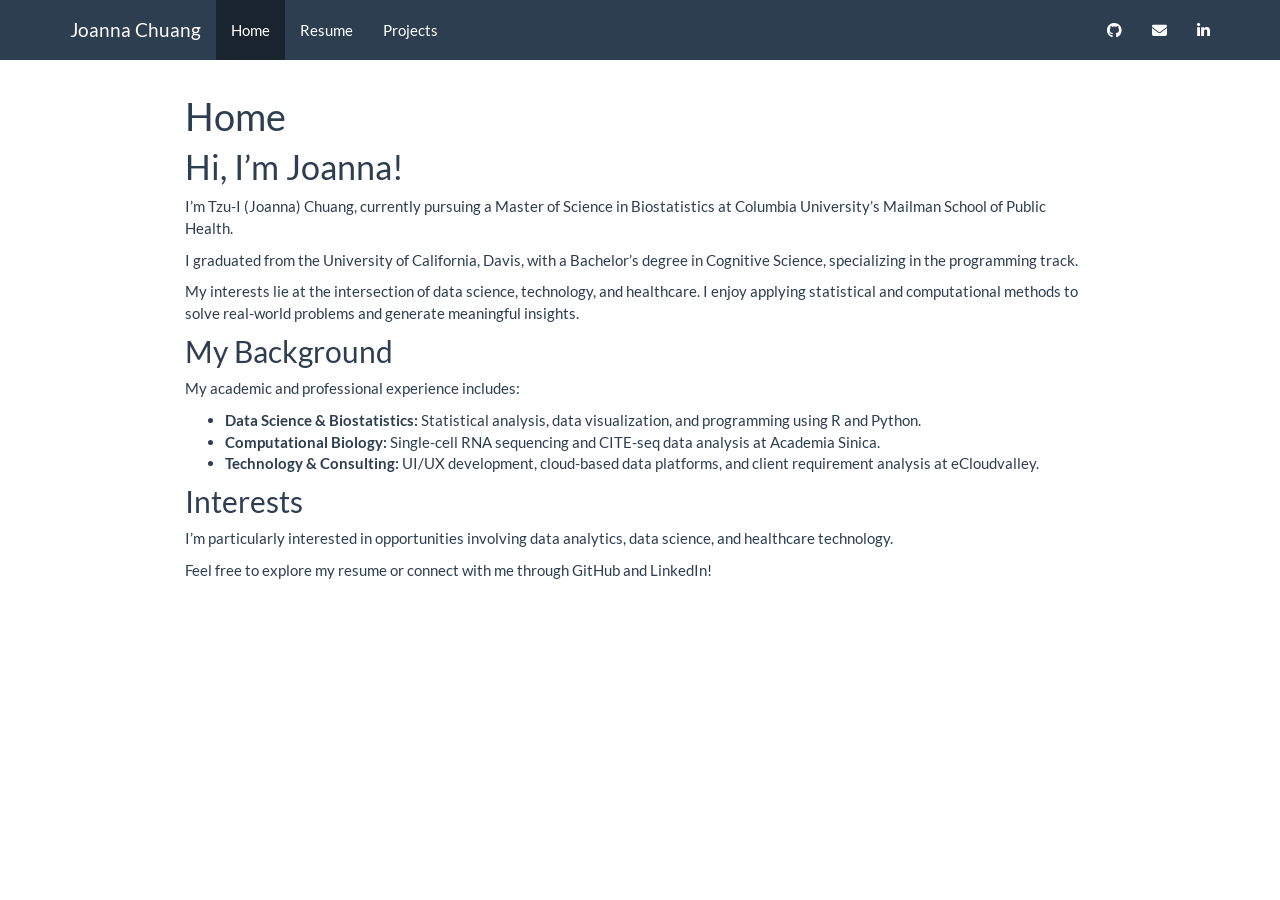
==== index.html @ edd6e17b "Create initial websit with resume and home page" ====
<!DOCTYPE html>

<html>

<head>

<meta charset="utf-8" />
<meta name="generator" content="pandoc" />
<meta http-equiv="X-UA-Compatible" content="IE=EDGE" />




<title>Home</title>

<script src="site_libs/header-attrs-2.32/header-attrs.js"></script>
<script src="site_libs/jquery-3.6.0/jquery-3.6.0.min.js"></script>
<meta name="viewport" content="width=device-width, initial-scale=1" />
<link href="site_libs/bootstrap-3.3.5/css/flatly.min.css" rel="stylesheet" />
<script src="site_libs/bootstrap-3.3.5/js/bootstrap.min.js"></script>
<script src="site_libs/bootstrap-3.3.5/shim/html5shiv.min.js"></script>
<script src="site_libs/bootstrap-3.3.5/shim/respond.min.js"></script>
<style>h1 {font-size: 34px;}
       h1.title {font-size: 38px;}
       h2 {font-size: 30px;}
       h3 {font-size: 24px;}
       h4 {font-size: 18px;}
       h5 {font-size: 16px;}
       h6 {font-size: 12px;}
       code {color: inherit; background-color: rgba(0, 0, 0, 0.04);}
       pre:not([class]) { background-color: white }</style>
<script src="site_libs/navigation-1.1/tabsets.js"></script>
<link href="site_libs/highlightjs-9.12.0/default.css" rel="stylesheet" />
<script src="site_libs/highlightjs-9.12.0/highlight.js"></script>
<link href="site_libs/font-awesome-6.5.2/css/all.min.css" rel="stylesheet" />
<link href="site_libs/font-awesome-6.5.2/css/v4-shims.min.css" rel="stylesheet" />

<style type="text/css">
  code{white-space: pre-wrap;}
  span.smallcaps{font-variant: small-caps;}
  span.underline{text-decoration: underline;}
  div.column{display: inline-block; vertical-align: top; width: 50%;}
  div.hanging-indent{margin-left: 1.5em; text-indent: -1.5em;}
  ul.task-list{list-style: none;}
    </style>

<style type="text/css">code{white-space: pre;}</style>
<script type="text/javascript">
if (window.hljs) {
  hljs.configure({languages: []});
  hljs.initHighlightingOnLoad();
  if (document.readyState && document.readyState === "complete") {
    window.setTimeout(function() { hljs.initHighlighting(); }, 0);
  }
}
</script>









<style type = "text/css">
.main-container {
  max-width: 940px;
  margin-left: auto;
  margin-right: auto;
}
img {
  max-width:100%;
}
.tabbed-pane {
  padding-top: 12px;
}
.html-widget {
  margin-bottom: 20px;
}
button.code-folding-btn:focus {
  outline: none;
}
summary {
  display: list-item;
}
details > summary > p:only-child {
  display: inline;
}
pre code {
  padding: 0;
}
</style>


<style type="text/css">
.dropdown-submenu {
  position: relative;
}
.dropdown-submenu>.dropdown-menu {
  top: 0;
  left: 100%;
  margin-top: -6px;
  margin-left: -1px;
  border-radius: 0 6px 6px 6px;
}
.dropdown-submenu:hover>.dropdown-menu {
  display: block;
}
.dropdown-submenu>a:after {
  display: block;
  content: " ";
  float: right;
  width: 0;
  height: 0;
  border-color: transparent;
  border-style: solid;
  border-width: 5px 0 5px 5px;
  border-left-color: #cccccc;
  margin-top: 5px;
  margin-right: -10px;
}
.dropdown-submenu:hover>a:after {
  border-left-color: #adb5bd;
}
.dropdown-submenu.pull-left {
  float: none;
}
.dropdown-submenu.pull-left>.dropdown-menu {
  left: -100%;
  margin-left: 10px;
  border-radius: 6px 0 6px 6px;
}
</style>

<script type="text/javascript">
// manage active state of menu based on current page
$(document).ready(function () {
  // active menu anchor
  href = window.location.pathname
  href = href.substr(href.lastIndexOf('/') + 1)
  if (href === "")
    href = "index.html";
  var menuAnchor = $('a[href="' + href + '"]');

  // mark the anchor link active (and if it's in a dropdown, also mark that active)
  var dropdown = menuAnchor.closest('li.dropdown');
  if (window.bootstrap) { // Bootstrap 4+
    menuAnchor.addClass('active');
    dropdown.find('> .dropdown-toggle').addClass('active');
  } else { // Bootstrap 3
    menuAnchor.parent().addClass('active');
    dropdown.addClass('active');
  }

  // Navbar adjustments
  var navHeight = $(".navbar").first().height() + 15;
  var style = document.createElement('style');
  var pt = "padding-top: " + navHeight + "px; ";
  var mt = "margin-top: -" + navHeight + "px; ";
  var css = "";
  // offset scroll position for anchor links (for fixed navbar)
  for (var i = 1; i <= 6; i++) {
    css += ".section h" + i + "{ " + pt + mt + "}\n";
  }
  style.innerHTML = "body {" + pt + "padding-bottom: 40px; }\n" + css;
  document.head.appendChild(style);
});
</script>

<!-- tabsets -->

<style type="text/css">
.tabset-dropdown > .nav-tabs {
  display: inline-table;
  max-height: 500px;
  min-height: 44px;
  overflow-y: auto;
  border: 1px solid #ddd;
  border-radius: 4px;
}

.tabset-dropdown > .nav-tabs > li.active:before, .tabset-dropdown > .nav-tabs.nav-tabs-open:before {
  content: "\e259";
  font-family: 'Glyphicons Halflings';
  display: inline-block;
  padding: 10px;
  border-right: 1px solid #ddd;
}

.tabset-dropdown > .nav-tabs.nav-tabs-open > li.active:before {
  content: "\e258";
  font-family: 'Glyphicons Halflings';
  border: none;
}

.tabset-dropdown > .nav-tabs > li.active {
  display: block;
}

.tabset-dropdown > .nav-tabs > li > a,
.tabset-dropdown > .nav-tabs > li > a:focus,
.tabset-dropdown > .nav-tabs > li > a:hover {
  border: none;
  display: inline-block;
  border-radius: 4px;
  background-color: transparent;
}

.tabset-dropdown > .nav-tabs.nav-tabs-open > li {
  display: block;
  float: none;
}

.tabset-dropdown > .nav-tabs > li {
  display: none;
}
</style>

<!-- code folding -->




</head>

<body>


<div class="container-fluid main-container">




<div class="navbar navbar-default  navbar-fixed-top" role="navigation">
  <div class="container">
    <div class="navbar-header">
      <button type="button" class="navbar-toggle collapsed" data-toggle="collapse" data-bs-toggle="collapse" data-target="#navbar" data-bs-target="#navbar">
        <span class="icon-bar"></span>
        <span class="icon-bar"></span>
        <span class="icon-bar"></span>
      </button>
      <a class="navbar-brand" href="index.html">Joanna Chuang</a>
    </div>
    <div id="navbar" class="navbar-collapse collapse">
      <ul class="nav navbar-nav">
        <li>
  <a href="index.html">Home</a>
</li>
<li>
  <a href="resume.html">Resume</a>
</li>
<li>
  <a href="index.html#projects">Projects</a>
</li>
      </ul>
      <ul class="nav navbar-nav navbar-right">
        <li>
  <a href="https://github.com/tc3609">
    <span class="fa fa-github"></span>
     
  </a>
</li>
<li>
  <a href="mailto:hubearmy@gmail.com">
    <span class="fa fa-envelope"></span>
     
  </a>
</li>
<li>
  <a href="https://www.linkedin.com/in/tzu-i-chuang-985b71264/">
    <span class="fa fa-linkedin"></span>
     
  </a>
</li>
      </ul>
    </div><!--/.nav-collapse -->
  </div><!--/.container -->
</div><!--/.navbar -->

<div id="header">



<h1 class="title toc-ignore">Home</h1>

</div>


<div id="hi-im-joanna" class="section level1">
<h1>Hi, I’m Joanna!</h1>
<p>I’m Tzu-I (Joanna) Chuang, currently pursuing a Master of Science in
Biostatistics at Columbia University’s Mailman School of Public
Health.</p>
<p>I graduated from the University of California, Davis, with a
Bachelor’s degree in Cognitive Science, specializing in the programming
track.</p>
<p>My interests lie at the intersection of data science, technology, and
healthcare. I enjoy applying statistical and computational methods to
solve real-world problems and generate meaningful insights.</p>
<div id="my-background" class="section level2">
<h2>My Background</h2>
<p>My academic and professional experience includes:</p>
<ul>
<li><strong>Data Science &amp; Biostatistics:</strong> Statistical
analysis, data visualization, and programming using R and Python.</li>
<li><strong>Computational Biology:</strong> Single-cell RNA sequencing
and CITE-seq data analysis at Academia Sinica.</li>
<li><strong>Technology &amp; Consulting:</strong> UI/UX development,
cloud-based data platforms, and client requirement analysis at
eCloudvalley.</li>
</ul>
</div>
<div id="interests" class="section level2">
<h2>Interests</h2>
<p>I’m particularly interested in opportunities involving data
analytics, data science, and healthcare technology.</p>
<p>Feel free to explore my resume or connect with me through GitHub and
LinkedIn!</p>
</div>
</div>




</div>

<script>

// add bootstrap table styles to pandoc tables
function bootstrapStylePandocTables() {
  $('tr.odd').parent('tbody').parent('table').addClass('table table-condensed');
}
$(document).ready(function () {
  bootstrapStylePandocTables();
});


</script>

<!-- tabsets -->

<script>
$(document).ready(function () {
  window.buildTabsets("TOC");
});

$(document).ready(function () {
  $('.tabset-dropdown > .nav-tabs > li').click(function () {
    $(this).parent().toggleClass('nav-tabs-open');
  });
});
</script>

<!-- code folding -->


<!-- dynamically load mathjax for compatibility with self-contained -->
<script>
  (function () {
    var script = document.createElement("script");
    script.type = "text/javascript";
    script.src  = "https://mathjax.rstudio.com/latest/MathJax.js?config=TeX-AMS-MML_HTMLorMML";
    document.getElementsByTagName("head")[0].appendChild(script);
  })();
</script>

</body>
</html>
---- site_libs/bootstrap-3.3.5/css/flatly.min.css ----
@font-face {
  font-family: 'Lato';
  font-style: normal;
  font-weight: 400;
  src: url(fonts/Lato.ttf) format('truetype');
}
@font-face {
  font-family: 'Lato';
  font-style: normal;
  font-weight: 700;
  src: url(fonts/LatoBold.ttf) format('truetype');
}
@font-face {
  font-family: 'Lato';
  font-style: italic;
  font-weight: 400;
  src: url(fonts/LatoItalic.ttf) format('truetype');
}

/*!
 * bootswatch v3.3.6
 * Homepage: http://bootswatch.com
 * Copyright 2012-2015 Thomas Park
 * Licensed under MIT
 * Based on Bootstrap
*//*!
 * Bootstrap v3.3.6 (http://getbootstrap.com)
 * Copyright 2011-2015 Twitter, Inc.
 * Licensed under MIT (https://github.com/twbs/bootstrap/blob/master/LICENSE)
 *//*! normalize.css v3.0.3 | MIT License | github.com/necolas/normalize.css */html{font-family:sans-serif;-ms-text-size-adjust:100%;-webkit-text-size-adjust:100%}body{margin:0}article,aside,details,figcaption,figure,footer,header,hgroup,main,menu,nav,section,summary{display:block}audio,canvas,progress,video{display:inline-block;vertical-align:baseline}audio:not([controls]){display:none;height:0}[hidden],template{display:none}a{background-color:transparent}a:active,a:hover{outline:0}abbr[title]{border-bottom:1px dotted}b,strong{font-weight:bold}dfn{font-style:italic}h1{font-size:2em;margin:0.67em 0}mark{background:#ff0;color:#000}small{font-size:80%}sub,sup{font-size:75%;line-height:0;position:relative;vertical-align:baseline}sup{top:-0.5em}sub{bottom:-0.25em}img{border:0}svg:not(:root){overflow:hidden}figure{margin:1em 40px}hr{-webkit-box-sizing:content-box;-moz-box-sizing:content-box;box-sizing:content-box;height:0}pre{overflow:auto}code,kbd,pre,samp{font-family:monospace, monospace;font-size:1em}button,input,optgroup,select,textarea{color:inherit;font:inherit;margin:0}button{overflow:visible}button,select{text-transform:none}button,html input[type="button"],input[type="reset"],input[type="submit"]{-webkit-appearance:button;cursor:pointer}button[disabled],html input[disabled]{cursor:default}button::-moz-focus-inner,input::-moz-focus-inner{border:0;padding:0}input{line-height:normal}input[type="checkbox"],input[type="radio"]{-webkit-box-sizing:border-box;-moz-box-sizing:border-box;box-sizing:border-box;padding:0}input[type="number"]::-webkit-inner-spin-button,input[type="number"]::-webkit-outer-spin-button{height:auto}input[type="search"]{-webkit-appearance:textfield;-webkit-box-sizing:content-box;-moz-box-sizing:content-box;box-sizing:content-box}input[type="search"]::-webkit-search-cancel-button,input[type="search"]::-webkit-search-decoration{-webkit-appearance:none}fieldset{border:1px solid #c0c0c0;margin:0 2px;padding:0.35em 0.625em 0.75em}legend{border:0;padding:0}textarea{overflow:auto}optgroup{font-weight:bold}table{border-collapse:collapse;border-spacing:0}td,th{padding:0}/*! Source: https://github.com/h5bp/html5-boilerplate/blob/master/src/css/main.css */@media print{*,*:before,*:after{background:transparent !important;color:#000 !important;-webkit-box-shadow:none !important;box-shadow:none !important;text-shadow:none !important}a,a:visited{text-decoration:underline}a[href]:after{content:" (" attr(href) ")"}abbr[title]:after{content:" (" attr(title) ")"}a[href^="#"]:after,a[href^="javascript:"]:after{content:""}pre,blockquote{border:1px solid #999;page-break-inside:avoid}thead{display:table-header-group}tr,img{page-break-inside:avoid}img{max-width:100% !important}p,h2,h3{orphans:3;widows:3}h2,h3{page-break-after:avoid}.navbar{display:none}.btn>.caret,.dropup>.btn>.caret{border-top-color:#000 !important}.label{border:1px solid #000}.table{border-collapse:collapse !important}.table td,.table th{background-color:#fff !important}.table-bordered th,.table-bordered td{border:1px solid #ddd !important}}@font-face{font-family:'Glyphicons Halflings';src:url('../fonts/glyphicons-halflings-regular.eot');src:url('../fonts/glyphicons-halflings-regular.eot?#iefix') format('embedded-opentype'),url('../fonts/glyphicons-halflings-regular.woff') format('woff'),url('../fonts/glyphicons-halflings-regular.ttf') format('truetype'),url('../fonts/glyphicons-halflings-regular.svg#glyphicons_halflingsregular') format('svg')}.glyphicon{position:relative;top:1px;display:inline-block;font-family:'Glyphicons Halflings';font-style:normal;font-weight:normal;line-height:1;-webkit-font-smoothing:antialiased;-moz-osx-font-smoothing:grayscale}.glyphicon-asterisk:before{content:"\002a"}.glyphicon-plus:before{content:"\002b"}.glyphicon-euro:before,.glyphicon-eur:before{content:"\20ac"}.glyphicon-minus:before{content:"\2212"}.glyphicon-cloud:before{content:"\2601"}.glyphicon-envelope:before{content:"\2709"}.glyphicon-pencil:before{content:"\270f"}.glyphicon-glass:before{content:"\e001"}.glyphicon-music:before{content:"\e002"}.glyphicon-search:before{content:"\e003"}.glyphicon-heart:before{content:"\e005"}.glyphicon-star:before{content:"\e006"}.glyphicon-star-empty:before{content:"\e007"}.glyphicon-user:before{content:"\e008"}.glyphicon-film:before{content:"\e009"}.glyphicon-th-large:before{content:"\e010"}.glyphicon-th:before{content:"\e011"}.glyphicon-th-list:before{content:"\e012"}.glyphicon-ok:before{content:"\e013"}.glyphicon-remove:before{content:"\e014"}.glyphicon-zoom-in:before{content:"\e015"}.glyphicon-zoom-out:before{content:"\e016"}.glyphicon-off:before{content:"\e017"}.glyphicon-signal:before{content:"\e018"}.glyphicon-cog:before{content:"\e019"}.glyphicon-trash:before{content:"\e020"}.glyphicon-home:before{content:"\e021"}.glyphicon-file:before{content:"\e022"}.glyphicon-time:before{content:"\e023"}.glyphicon-road:before{content:"\e024"}.glyphicon-download-alt:before{content:"\e025"}.glyphicon-download:before{content:"\e026"}.glyphicon-upload:before{content:"\e027"}.glyphicon-inbox:before{content:"\e028"}.glyphicon-play-circle:before{content:"\e029"}.glyphicon-repeat:before{content:"\e030"}.glyphicon-refresh:before{content:"\e031"}.glyphicon-list-alt:before{content:"\e032"}.glyphicon-lock:before{content:"\e033"}.glyphicon-flag:before{content:"\e034"}.glyphicon-headphones:before{content:"\e035"}.glyphicon-volume-off:before{content:"\e036"}.glyphicon-volume-down:before{content:"\e037"}.glyphicon-volume-up:before{content:"\e038"}.glyphicon-qrcode:before{content:"\e039"}.glyphicon-barcode:before{content:"\e040"}.glyphicon-tag:before{content:"\e041"}.glyphicon-tags:before{content:"\e042"}.glyphicon-book:before{content:"\e043"}.glyphicon-bookmark:before{content:"\e044"}.glyphicon-print:before{content:"\e045"}.glyphicon-camera:before{content:"\e046"}.glyphicon-font:before{content:"\e047"}.glyphicon-bold:before{content:"\e048"}.glyphicon-italic:before{content:"\e049"}.glyphicon-text-height:before{content:"\e050"}.glyphicon-text-width:before{content:"\e051"}.glyphicon-align-left:before{content:"\e052"}.glyphicon-align-center:before{content:"\e053"}.glyphicon-align-right:before{content:"\e054"}.glyphicon-align-justify:before{content:"\e055"}.glyphicon-list:before{content:"\e056"}.glyphicon-indent-left:before{content:"\e057"}.glyphicon-indent-right:before{content:"\e058"}.glyphicon-facetime-video:before{content:"\e059"}.glyphicon-picture:before{content:"\e060"}.glyphicon-map-marker:before{content:"\e062"}.glyphicon-adjust:before{content:"\e063"}.glyphicon-tint:before{content:"\e064"}.glyphicon-edit:before{content:"\e065"}.glyphicon-share:before{content:"\e066"}.glyphicon-check:before{content:"\e067"}.glyphicon-move:before{content:"\e068"}.glyphicon-step-backward:before{content:"\e069"}.glyphicon-fast-backward:before{content:"\e070"}.glyphicon-backward:before{content:"\e071"}.glyphicon-play:before{content:"\e072"}.glyphicon-pause:before{content:"\e073"}.glyphicon-stop:before{content:"\e074"}.glyphicon-forward:before{content:"\e075"}.glyphicon-fast-forward:before{content:"\e076"}.glyphicon-step-forward:before{content:"\e077"}.glyphicon-eject:before{content:"\e078"}.glyphicon-chevron-left:before{content:"\e079"}.glyphicon-chevron-right:before{content:"\e080"}.glyphicon-plus-sign:before{content:"\e081"}.glyphicon-minus-sign:before{content:"\e082"}.glyphicon-remove-sign:before{content:"\e083"}.glyphicon-ok-sign:before{content:"\e084"}.glyphicon-question-sign:before{content:"\e085"}.glyphicon-info-sign:before{content:"\e086"}.glyphicon-screenshot:before{content:"\e087"}.glyphicon-remove-circle:before{content:"\e088"}.glyphicon-ok-circle:before{content:"\e089"}.glyphicon-ban-circle:before{content:"\e090"}.glyphicon-arrow-left:before{content:"\e091"}.glyphicon-arrow-right:before{content:"\e092"}.glyphicon-arrow-up:before{content:"\e093"}.glyphicon-arrow-down:before{content:"\e094"}.glyphicon-share-alt:before{content:"\e095"}.glyphicon-resize-full:before{content:"\e096"}.glyphicon-resize-small:before{content:"\e097"}.glyphicon-exclamation-sign:before{content:"\e101"}.glyphicon-gift:before{content:"\e102"}.glyphicon-leaf:before{content:"\e103"}.glyphicon-fire:before{content:"\e104"}.glyphicon-eye-open:before{content:"\e105"}.glyphicon-eye-close:before{content:"\e106"}.glyphicon-warning-sign:before{content:"\e107"}.glyphicon-plane:before{content:"\e108"}.glyphicon-calendar:before{content:"\e109"}.glyphicon-random:before{content:"\e110"}.glyphicon-comment:before{content:"\e111"}.glyphicon-magnet:before{content:"\e112"}.glyphicon-chevron-up:before{content:"\e113"}.glyphicon-chevron-down:before{content:"\e114"}.glyphicon-retweet:before{content:"\e115"}.glyphicon-shopping-cart:before{content:"\e116"}.glyphicon-folder-close:before{content:"\e117"}.glyphicon-folder-open:before{content:"\e118"}.glyphicon-resize-vertical:before{content:"\e119"}.glyphicon-resize-horizontal:before{content:"\e120"}.glyphicon-hdd:before{content:"\e121"}.glyphicon-bullhorn:before{content:"\e122"}.glyphicon-bell:before{content:"\e123"}.glyphicon-certificate:before{content:"\e124"}.glyphicon-thumbs-up:before{content:"\e125"}.glyphicon-thumbs-down:before{content:"\e126"}.glyphicon-hand-right:before{content:"\e127"}.glyphicon-hand-left:before{content:"\e128"}.glyphicon-hand-up:before{content:"\e129"}.glyphicon-hand-down:before{content:"\e130"}.glyphicon-circle-arrow-right:before{content:"\e131"}.glyphicon-circle-arrow-left:before{content:"\e132"}.glyphicon-circle-arrow-up:before{content:"\e133"}.glyphicon-circle-arrow-down:before{content:"\e134"}.glyphicon-globe:before{content:"\e135"}.glyphicon-wrench:before{content:"\e136"}.glyphicon-tasks:before{content:"\e137"}.glyphicon-filter:before{content:"\e138"}.glyphicon-briefcase:before{content:"\e139"}.glyphicon-fullscreen:before{content:"\e140"}.glyphicon-dashboard:before{content:"\e141"}.glyphicon-paperclip:before{content:"\e142"}.glyphicon-heart-empty:before{content:"\e143"}.glyphicon-link:before{content:"\e144"}.glyphicon-phone:before{content:"\e145"}.glyphicon-pushpin:before{content:"\e146"}.glyphicon-usd:before{content:"\e148"}.glyphicon-gbp:before{content:"\e149"}.glyphicon-sort:before{content:"\e150"}.glyphicon-sort-by-alphabet:before{content:"\e151"}.glyphicon-sort-by-alphabet-alt:before{content:"\e152"}.glyphicon-sort-by-order:before{content:"\e153"}.glyphicon-sort-by-order-alt:before{content:"\e154"}.glyphicon-sort-by-attributes:before{content:"\e155"}.glyphicon-sort-by-attributes-alt:before{content:"\e156"}.glyphicon-unchecked:before{content:"\e157"}.glyphicon-expand:before{content:"\e158"}.glyphicon-collapse-down:before{content:"\e159"}.glyphicon-collapse-up:before{content:"\e160"}.glyphicon-log-in:before{content:"\e161"}.glyphicon-flash:before{content:"\e162"}.glyphicon-log-out:before{content:"\e163"}.glyphicon-new-window:before{content:"\e164"}.glyphicon-record:before{content:"\e165"}.glyphicon-save:before{content:"\e166"}.glyphicon-open:before{content:"\e167"}.glyphicon-saved:before{content:"\e168"}.glyphicon-import:before{content:"\e169"}.glyphicon-export:before{content:"\e170"}.glyphicon-send:before{content:"\e171"}.glyphicon-floppy-disk:before{content:"\e172"}.glyphicon-floppy-saved:before{content:"\e173"}.glyphicon-floppy-remove:before{content:"\e174"}.glyphicon-floppy-save:before{content:"\e175"}.glyphicon-floppy-open:before{content:"\e176"}.glyphicon-credit-card:before{content:"\e177"}.glyphicon-transfer:before{content:"\e178"}.glyphicon-cutlery:before{content:"\e179"}.glyphicon-header:before{content:"\e180"}.glyphicon-compressed:before{content:"\e181"}.glyphicon-earphone:before{content:"\e182"}.glyphicon-phone-alt:before{content:"\e183"}.glyphicon-tower:before{content:"\e184"}.glyphicon-stats:before{content:"\e185"}.glyphicon-sd-video:before{content:"\e186"}.glyphicon-hd-video:before{content:"\e187"}.glyphicon-subtitles:before{content:"\e188"}.glyphicon-sound-stereo:before{content:"\e189"}.glyphicon-sound-dolby:before{content:"\e190"}.glyphicon-sound-5-1:before{content:"\e191"}.glyphicon-sound-6-1:before{content:"\e192"}.glyphicon-sound-7-1:before{content:"\e193"}.glyphicon-copyright-mark:before{content:"\e194"}.glyphicon-registration-mark:before{content:"\e195"}.glyphicon-cloud-download:before{content:"\e197"}.glyphicon-cloud-upload:before{content:"\e198"}.glyphicon-tree-conifer:before{content:"\e199"}.glyphicon-tree-deciduous:before{content:"\e200"}.glyphicon-cd:before{content:"\e201"}.glyphicon-save-file:before{content:"\e202"}.glyphicon-open-file:before{content:"\e203"}.glyphicon-level-up:before{content:"\e204"}.glyphicon-copy:before{content:"\e205"}.glyphicon-paste:before{content:"\e206"}.glyphicon-alert:before{content:"\e209"}.glyphicon-equalizer:before{content:"\e210"}.glyphicon-king:before{content:"\e211"}.glyphicon-queen:before{content:"\e212"}.glyphicon-pawn:before{content:"\e213"}.glyphicon-bishop:before{content:"\e214"}.glyphicon-knight:before{content:"\e215"}.glyphicon-baby-formula:before{content:"\e216"}.glyphicon-tent:before{content:"\26fa"}.glyphicon-blackboard:before{content:"\e218"}.glyphicon-bed:before{content:"\e219"}.glyphicon-apple:before{content:"\f8ff"}.glyphicon-erase:before{content:"\e221"}.glyphicon-hourglass:before{content:"\231b"}.glyphicon-lamp:before{content:"\e223"}.glyphicon-duplicate:before{content:"\e224"}.glyphicon-piggy-bank:before{content:"\e225"}.glyphicon-scissors:before{content:"\e226"}.glyphicon-bitcoin:before{content:"\e227"}.glyphicon-btc:before{content:"\e227"}.glyphicon-xbt:before{content:"\e227"}.glyphicon-yen:before{content:"\00a5"}.glyphicon-jpy:before{content:"\00a5"}.glyphicon-ruble:before{content:"\20bd"}.glyphicon-rub:before{content:"\20bd"}.glyphicon-scale:before{content:"\e230"}.glyphicon-ice-lolly:before{content:"\e231"}.glyphicon-ice-lolly-tasted:before{content:"\e232"}.glyphicon-education:before{content:"\e233"}.glyphicon-option-horizontal:before{content:"\e234"}.glyphicon-option-vertical:before{content:"\e235"}.glyphicon-menu-hamburger:before{content:"\e236"}.glyphicon-modal-window:before{content:"\e237"}.glyphicon-oil:before{content:"\e238"}.glyphicon-grain:before{content:"\e239"}.glyphicon-sunglasses:before{content:"\e240"}.glyphicon-text-size:before{content:"\e241"}.glyphicon-text-color:before{content:"\e242"}.glyphicon-text-background:before{content:"\e243"}.glyphicon-object-align-top:before{content:"\e244"}.glyphicon-object-align-bottom:before{content:"\e245"}.glyphicon-object-align-horizontal:before{content:"\e246"}.glyphicon-object-align-left:before{content:"\e247"}.glyphicon-object-align-vertical:before{content:"\e248"}.glyphicon-object-align-right:before{content:"\e249"}.glyphicon-triangle-right:before{content:"\e250"}.glyphicon-triangle-left:before{content:"\e251"}.glyphicon-triangle-bottom:before{content:"\e252"}.glyphicon-triangle-top:before{content:"\e253"}.glyphicon-console:before{content:"\e254"}.glyphicon-superscript:before{content:"\e255"}.glyphicon-subscript:before{content:"\e256"}.glyphicon-menu-left:before{content:"\e257"}.glyphicon-menu-right:before{content:"\e258"}.glyphicon-menu-down:before{content:"\e259"}.glyphicon-menu-up:before{content:"\e260"}*{-webkit-box-sizing:border-box;-moz-box-sizing:border-box;box-sizing:border-box}*:before,*:after{-webkit-box-sizing:border-box;-moz-box-sizing:border-box;box-sizing:border-box}html{font-size:10px;-webkit-tap-highlight-color:rgba(0,0,0,0)}body{font-family:"Lato","Helvetica Neue",Helvetica,Arial,sans-serif;font-size:15px;line-height:1.42857143;color:#2c3e50;background-color:#ffffff}input,button,select,textarea{font-family:inherit;font-size:inherit;line-height:inherit}a{color:#18bc9c;text-decoration:none}a:hover,a:focus{color:#18bc9c;text-decoration:underline}a:focus{outline:thin dotted;outline:5px auto -webkit-focus-ring-color;outline-offset:-2px}figure{margin:0}img{vertical-align:middle}.img-responsive,.thumbnail>img,.thumbnail a>img,.carousel-inner>.item>img,.carousel-inner>.item>a>img{display:block;max-width:100%;height:auto}.img-rounded{border-radius:6px}.img-thumbnail{padding:4px;line-height:1.42857143;background-color:#ffffff;border:1px solid #ecf0f1;border-radius:4px;-webkit-transition:all .2s ease-in-out;-o-transition:all .2s ease-in-out;transition:all .2s ease-in-out;display:inline-block;max-width:100%;height:auto}.img-circle{border-radius:50%}hr{margin-top:21px;margin-bottom:21px;border:0;border-top:1px solid #ecf0f1}.sr-only{position:absolute;width:1px;height:1px;margin:-1px;padding:0;overflow:hidden;clip:rect(0, 0, 0, 0);border:0}.sr-only-focusable:active,.sr-only-focusable:focus{position:static;width:auto;height:auto;margin:0;overflow:visible;clip:auto}[role="button"]{cursor:pointer}h1,h2,h3,h4,h5,h6,.h1,.h2,.h3,.h4,.h5,.h6{font-family:"Lato","Helvetica Neue",Helvetica,Arial,sans-serif;font-weight:400;line-height:1.1;color:inherit}h1 small,h2 small,h3 small,h4 small,h5 small,h6 small,.h1 small,.h2 small,.h3 small,.h4 small,.h5 small,.h6 small,h1 .small,h2 .small,h3 .small,h4 .small,h5 .small,h6 .small,.h1 .small,.h2 .small,.h3 .small,.h4 .small,.h5 .small,.h6 .small{font-weight:normal;line-height:1;color:#b4bcc2}h1,.h1,h2,.h2,h3,.h3{margin-top:21px;margin-bottom:10.5px}h1 small,.h1 small,h2 small,.h2 small,h3 small,.h3 small,h1 .small,.h1 .small,h2 .small,.h2 .small,h3 .small,.h3 .small{font-size:65%}h4,.h4,h5,.h5,h6,.h6{margin-top:10.5px;margin-bottom:10.5px}h4 small,.h4 small,h5 small,.h5 small,h6 small,.h6 small,h4 .small,.h4 .small,h5 .small,.h5 .small,h6 .small,.h6 .small{font-size:75%}h1,.h1{font-size:39px}h2,.h2{font-size:32px}h3,.h3{font-size:26px}h4,.h4{font-size:19px}h5,.h5{font-size:15px}h6,.h6{font-size:13px}p{margin:0 0 10.5px}.lead{margin-bottom:21px;font-size:17px;font-weight:300;line-height:1.4}@media (min-width:768px){.lead{font-size:22.5px}}small,.small{font-size:86%}mark,.mark{background-color:#f39c12;padding:.2em}.text-left{text-align:left}.text-right{text-align:right}.text-center{text-align:center}.text-justify{text-align:justify}.text-nowrap{white-space:nowrap}.text-lowercase{text-transform:lowercase}.text-uppercase{text-transform:uppercase}.text-capitalize{text-transform:capitalize}.text-muted{color:#b4bcc2}.text-primary{color:#2c3e50}a.text-primary:hover,a.text-primary:focus{color:#1a242f}.text-success{color:#ffffff}a.text-success:hover,a.text-success:focus{color:#e6e6e6}.text-info{color:#ffffff}a.text-info:hover,a.text-info:focus{color:#e6e6e6}.text-warning{color:#ffffff}a.text-warning:hover,a.text-warning:focus{color:#e6e6e6}.text-danger{color:#ffffff}a.text-danger:hover,a.text-danger:focus{color:#e6e6e6}.bg-primary{color:#fff;background-color:#2c3e50}a.bg-primary:hover,a.bg-primary:focus{background-color:#1a242f}.bg-success{background-color:#18bc9c}a.bg-success:hover,a.bg-success:focus{background-color:#128f76}.bg-info{background-color:#3498db}a.bg-info:hover,a.bg-info:focus{background-color:#217dbb}.bg-warning{background-color:#f39c12}a.bg-warning:hover,a.bg-warning:focus{background-color:#c87f0a}.bg-danger{background-color:#e74c3c}a.bg-danger:hover,a.bg-danger:focus{background-color:#d62c1a}.page-header{padding-bottom:9.5px;margin:42px 0 21px;border-bottom:1px solid transparent}ul,ol{margin-top:0;margin-bottom:10.5px}ul ul,ol ul,ul ol,ol ol{margin-bottom:0}.list-unstyled{padding-left:0;list-style:none}.list-inline{padding-left:0;list-style:none;margin-left:-5px}.list-inline>li{display:inline-block;padding-left:5px;padding-right:5px}dl{margin-top:0;margin-bottom:21px}dt,dd{line-height:1.42857143}dt{font-weight:bold}dd{margin-left:0}@media (min-width:768px){.dl-horizontal dt{float:left;width:160px;clear:left;text-align:right;overflow:hidden;text-overflow:ellipsis;white-space:nowrap}.dl-horizontal dd{margin-left:180px}}abbr[title],abbr[data-original-title]{cursor:help;border-bottom:1px dotted #b4bcc2}.initialism{font-size:90%;text-transform:uppercase}blockquote{padding:10.5px 21px;margin:0 0 21px;font-size:18.75px;border-left:5px solid #ecf0f1}blockquote p:last-child,blockquote ul:last-child,blockquote ol:last-child{margin-bottom:0}blockquote footer,blockquote small,blockquote .small{display:block;font-size:80%;line-height:1.42857143;color:#b4bcc2}blockquote footer:before,blockquote small:before,blockquote .small:before{content:'\2014 \00A0'}.blockquote-reverse,blockquote.pull-right{padding-right:15px;padding-left:0;border-right:5px solid #ecf0f1;border-left:0;text-align:right}.blockquote-reverse footer:before,blockquote.pull-right footer:before,.blockquote-reverse small:before,blockquote.pull-right small:before,.blockquote-reverse .small:before,blockquote.pull-right .small:before{content:''}.blockquote-reverse footer:after,blockquote.pull-right footer:after,.blockquote-reverse small:after,blockquote.pull-right small:after,.blockquote-reverse .small:after,blockquote.pull-right .small:after{content:'\00A0 \2014'}address{margin-bottom:21px;font-style:normal;line-height:1.42857143}code,kbd,pre,samp{font-family:monospace}code{padding:2px 4px;font-size:90%;color:#c7254e;background-color:#f9f2f4;border-radius:4px}kbd{padding:2px 4px;font-size:90%;color:#ffffff;background-color:#333333;border-radius:3px;-webkit-box-shadow:inset 0 -1px 0 rgba(0,0,0,0.25);box-shadow:inset 0 -1px 0 rgba(0,0,0,0.25)}kbd kbd{padding:0;font-size:100%;font-weight:bold;-webkit-box-shadow:none;box-shadow:none}pre{display:block;padding:10px;margin:0 0 10.5px;font-size:14px;line-height:1.42857143;word-break:break-all;word-wrap:break-word;color:#7b8a8b;background-color:#ecf0f1;border:1px solid #cccccc;border-radius:4px}pre code{padding:0;font-size:inherit;color:inherit;white-space:pre-wrap;background-color:transparent;border-radius:0}.pre-scrollable{max-height:340px;overflow-y:scroll}.container{margin-right:auto;margin-left:auto;padding-left:15px;padding-right:15px}@media (min-width:768px){.container{width:750px}}@media (min-width:992px){.container{width:970px}}@media (min-width:1200px){.container{width:1170px}}.container-fluid{margin-right:auto;margin-left:auto;padding-left:15px;padding-right:15px}.row{margin-left:-15px;margin-right:-15px}.col-xs-1,.col-sm-1,.col-md-1,.col-lg-1,.col-xs-2,.col-sm-2,.col-md-2,.col-lg-2,.col-xs-3,.col-sm-3,.col-md-3,.col-lg-3,.col-xs-4,.col-sm-4,.col-md-4,.col-lg-4,.col-xs-5,.col-sm-5,.col-md-5,.col-lg-5,.col-xs-6,.col-sm-6,.col-md-6,.col-lg-6,.col-xs-7,.col-sm-7,.col-md-7,.col-lg-7,.col-xs-8,.col-sm-8,.col-md-8,.col-lg-8,.col-xs-9,.col-sm-9,.col-md-9,.col-lg-9,.col-xs-10,.col-sm-10,.col-md-10,.col-lg-10,.col-xs-11,.col-sm-11,.col-md-11,.col-lg-11,.col-xs-12,.col-sm-12,.col-md-12,.col-lg-12{position:relative;min-height:1px;padding-left:15px;padding-right:15px}.col-xs-1,.col-xs-2,.col-xs-3,.col-xs-4,.col-xs-5,.col-xs-6,.col-xs-7,.col-xs-8,.col-xs-9,.col-xs-10,.col-xs-11,.col-xs-12{float:left}.col-xs-12{width:100%}.col-xs-11{width:91.66666667%}.col-xs-10{width:83.33333333%}.col-xs-9{width:75%}.col-xs-8{width:66.66666667%}.col-xs-7{width:58.33333333%}.col-xs-6{width:50%}.col-xs-5{width:41.66666667%}.col-xs-4{width:33.33333333%}.col-xs-3{width:25%}.col-xs-2{width:16.66666667%}.col-xs-1{width:8.33333333%}.col-xs-pull-12{right:100%}.col-xs-pull-11{right:91.66666667%}.col-xs-pull-10{right:83.33333333%}.col-xs-pull-9{right:75%}.col-xs-pull-8{right:66.66666667%}.col-xs-pull-7{right:58.33333333%}.col-xs-pull-6{right:50%}.col-xs-pull-5{right:41.66666667%}.col-xs-pull-4{right:33.33333333%}.col-xs-pull-3{right:25%}.col-xs-pull-2{right:16.66666667%}.col-xs-pull-1{right:8.33333333%}.col-xs-pull-0{right:auto}.col-xs-push-12{left:100%}.col-xs-push-11{left:91.66666667%}.col-xs-push-10{left:83.33333333%}.col-xs-push-9{left:75%}.col-xs-push-8{left:66.66666667%}.col-xs-push-7{left:58.33333333%}.col-xs-push-6{left:50%}.col-xs-push-5{left:41.66666667%}.col-xs-push-4{left:33.33333333%}.col-xs-push-3{left:25%}.col-xs-push-2{left:16.66666667%}.col-xs-push-1{left:8.33333333%}.col-xs-push-0{left:auto}.col-xs-offset-12{margin-left:100%}.col-xs-offset-11{margin-left:91.66666667%}.col-xs-offset-10{margin-left:83.33333333%}.col-xs-offset-9{margin-left:75%}.col-xs-offset-8{margin-left:66.66666667%}.col-xs-offset-7{margin-left:58.33333333%}.col-xs-offset-6{margin-left:50%}.col-xs-offset-5{margin-left:41.66666667%}.col-xs-offset-4{margin-left:33.33333333%}.col-xs-offset-3{margin-left:25%}.col-xs-offset-2{margin-left:16.66666667%}.col-xs-offset-1{margin-left:8.33333333%}.col-xs-offset-0{margin-left:0%}@media (min-width:768px){.col-sm-1,.col-sm-2,.col-sm-3,.col-sm-4,.col-sm-5,.col-sm-6,.col-sm-7,.col-sm-8,.col-sm-9,.col-sm-10,.col-sm-11,.col-sm-12{float:left}.col-sm-12{width:100%}.col-sm-11{width:91.66666667%}.col-sm-10{width:83.33333333%}.col-sm-9{width:75%}.col-sm-8{width:66.66666667%}.col-sm-7{width:58.33333333%}.col-sm-6{width:50%}.col-sm-5{width:41.66666667%}.col-sm-4{width:33.33333333%}.col-sm-3{width:25%}.col-sm-2{width:16.66666667%}.col-sm-1{width:8.33333333%}.col-sm-pull-12{right:100%}.col-sm-pull-11{right:91.66666667%}.col-sm-pull-10{right:83.33333333%}.col-sm-pull-9{right:75%}.col-sm-pull-8{right:66.66666667%}.col-sm-pull-7{right:58.33333333%}.col-sm-pull-6{right:50%}.col-sm-pull-5{right:41.66666667%}.col-sm-pull-4{right:33.33333333%}.col-sm-pull-3{right:25%}.col-sm-pull-2{right:16.66666667%}.col-sm-pull-1{right:8.33333333%}.col-sm-pull-0{right:auto}.col-sm-push-12{left:100%}.col-sm-push-11{left:91.66666667%}.col-sm-push-10{left:83.33333333%}.col-sm-push-9{left:75%}.col-sm-push-8{left:66.66666667%}.col-sm-push-7{left:58.33333333%}.col-sm-push-6{left:50%}.col-sm-push-5{left:41.66666667%}.col-sm-push-4{left:33.33333333%}.col-sm-push-3{left:25%}.col-sm-push-2{left:16.66666667%}.col-sm-push-1{left:8.33333333%}.col-sm-push-0{left:auto}.col-sm-offset-12{margin-left:100%}.col-sm-offset-11{margin-left:91.66666667%}.col-sm-offset-10{margin-left:83.33333333%}.col-sm-offset-9{margin-left:75%}.col-sm-offset-8{margin-left:66.66666667%}.col-sm-offset-7{margin-left:58.33333333%}.col-sm-offset-6{margin-left:50%}.col-sm-offset-5{margin-left:41.66666667%}.col-sm-offset-4{margin-left:33.33333333%}.col-sm-offset-3{margin-left:25%}.col-sm-offset-2{margin-left:16.66666667%}.col-sm-offset-1{margin-left:8.33333333%}.col-sm-offset-0{margin-left:0%}}@media (min-width:992px){.col-md-1,.col-md-2,.col-md-3,.col-md-4,.col-md-5,.col-md-6,.col-md-7,.col-md-8,.col-md-9,.col-md-10,.col-md-11,.col-md-12{float:left}.col-md-12{width:100%}.col-md-11{width:91.66666667%}.col-md-10{width:83.33333333%}.col-md-9{width:75%}.col-md-8{width:66.66666667%}.col-md-7{width:58.33333333%}.col-md-6{width:50%}.col-md-5{width:41.66666667%}.col-md-4{width:33.33333333%}.col-md-3{width:25%}.col-md-2{width:16.66666667%}.col-md-1{width:8.33333333%}.col-md-pull-12{right:100%}.col-md-pull-11{right:91.66666667%}.col-md-pull-10{right:83.33333333%}.col-md-pull-9{right:75%}.col-md-pull-8{right:66.66666667%}.col-md-pull-7{right:58.33333333%}.col-md-pull-6{right:50%}.col-md-pull-5{right:41.66666667%}.col-md-pull-4{right:33.33333333%}.col-md-pull-3{right:25%}.col-md-pull-2{right:16.66666667%}.col-md-pull-1{right:8.33333333%}.col-md-pull-0{right:auto}.col-md-push-12{left:100%}.col-md-push-11{left:91.66666667%}.col-md-push-10{left:83.33333333%}.col-md-push-9{left:75%}.col-md-push-8{left:66.66666667%}.col-md-push-7{left:58.33333333%}.col-md-push-6{left:50%}.col-md-push-5{left:41.66666667%}.col-md-push-4{left:33.33333333%}.col-md-push-3{left:25%}.col-md-push-2{left:16.66666667%}.col-md-push-1{left:8.33333333%}.col-md-push-0{left:auto}.col-md-offset-12{margin-left:100%}.col-md-offset-11{margin-left:91.66666667%}.col-md-offset-10{margin-left:83.33333333%}.col-md-offset-9{margin-left:75%}.col-md-offset-8{margin-left:66.66666667%}.col-md-offset-7{margin-left:58.33333333%}.col-md-offset-6{margin-left:50%}.col-md-offset-5{margin-left:41.66666667%}.col-md-offset-4{margin-left:33.33333333%}.col-md-offset-3{margin-left:25%}.col-md-offset-2{margin-left:16.66666667%}.col-md-offset-1{margin-left:8.33333333%}.col-md-offset-0{margin-left:0%}}@media (min-width:1200px){.col-lg-1,.col-lg-2,.col-lg-3,.col-lg-4,.col-lg-5,.col-lg-6,.col-lg-7,.col-lg-8,.col-lg-9,.col-lg-10,.col-lg-11,.col-lg-12{float:left}.col-lg-12{width:100%}.col-lg-11{width:91.66666667%}.col-lg-10{width:83.33333333%}.col-lg-9{width:75%}.col-lg-8{width:66.66666667%}.col-lg-7{width:58.33333333%}.col-lg-6{width:50%}.col-lg-5{width:41.66666667%}.col-lg-4{width:33.33333333%}.col-lg-3{width:25%}.col-lg-2{width:16.66666667%}.col-lg-1{width:8.33333333%}.col-lg-pull-12{right:100%}.col-lg-pull-11{right:91.66666667%}.col-lg-pull-10{right:83.33333333%}.col-lg-pull-9{right:75%}.col-lg-pull-8{right:66.66666667%}.col-lg-pull-7{right:58.33333333%}.col-lg-pull-6{right:50%}.col-lg-pull-5{right:41.66666667%}.col-lg-pull-4{right:33.33333333%}.col-lg-pull-3{right:25%}.col-lg-pull-2{right:16.66666667%}.col-lg-pull-1{right:8.33333333%}.col-lg-pull-0{right:auto}.col-lg-push-12{left:100%}.col-lg-push-11{left:91.66666667%}.col-lg-push-10{left:83.33333333%}.col-lg-push-9{left:75%}.col-lg-push-8{left:66.66666667%}.col-lg-push-7{left:58.33333333%}.col-lg-push-6{left:50%}.col-lg-push-5{left:41.66666667%}.col-lg-push-4{left:33.33333333%}.col-lg-push-3{left:25%}.col-lg-push-2{left:16.66666667%}.col-lg-push-1{left:8.33333333%}.col-lg-push-0{left:auto}.col-lg-offset-12{margin-left:100%}.col-lg-offset-11{margin-left:91.66666667%}.col-lg-offset-10{margin-left:83.33333333%}.col-lg-offset-9{margin-left:75%}.col-lg-offset-8{margin-left:66.66666667%}.col-lg-offset-7{margin-left:58.33333333%}.col-lg-offset-6{margin-left:50%}.col-lg-offset-5{margin-left:41.66666667%}.col-lg-offset-4{margin-left:33.33333333%}.col-lg-offset-3{margin-left:25%}.col-lg-offset-2{margin-left:16.66666667%}.col-lg-offset-1{margin-left:8.33333333%}.col-lg-offset-0{margin-left:0%}}table{background-color:transparent}caption{padding-top:8px;padding-bottom:8px;color:#b4bcc2;text-align:left}th{}.table{width:100%;max-width:100%;margin-bottom:21px}.table>thead>tr>th,.table>tbody>tr>th,.table>tfoot>tr>th,.table>thead>tr>td,.table>tbody>tr>td,.table>tfoot>tr>td{padding:8px;line-height:1.42857143;vertical-align:top;border-top:1px solid #ecf0f1}.table>thead>tr>th{vertical-align:bottom;border-bottom:2px solid #ecf0f1}.table>caption+thead>tr:first-child>th,.table>colgroup+thead>tr:first-child>th,.table>thead:first-child>tr:first-child>th,.table>caption+thead>tr:first-child>td,.table>colgroup+thead>tr:first-child>td,.table>thead:first-child>tr:first-child>td{border-top:0}.table>tbody+tbody{border-top:2px solid #ecf0f1}.table .table{background-color:#ffffff}.table-condensed>thead>tr>th,.table-condensed>tbody>tr>th,.table-condensed>tfoot>tr>th,.table-condensed>thead>tr>td,.table-condensed>tbody>tr>td,.table-condensed>tfoot>tr>td{padding:5px}.table-bordered{border:1px solid #ecf0f1}.table-bordered>thead>tr>th,.table-bordered>tbody>tr>th,.table-bordered>tfoot>tr>th,.table-bordered>thead>tr>td,.table-bordered>tbody>tr>td,.table-bordered>tfoot>tr>td{border:1px solid #ecf0f1}.table-bordered>thead>tr>th,.table-bordered>thead>tr>td{border-bottom-width:2px}.table-striped>tbody>tr:nth-of-type(odd){background-color:#f9f9f9}.table-hover>tbody>tr:hover{background-color:#ecf0f1}table col[class*="col-"]{position:static;float:none;display:table-column}table td[class*="col-"],table th[class*="col-"]{position:static;float:none;display:table-cell}.table>thead>tr>td.active,.table>tbody>tr>td.active,.table>tfoot>tr>td.active,.table>thead>tr>th.active,.table>tbody>tr>th.active,.table>tfoot>tr>th.active,.table>thead>tr.active>td,.table>tbody>tr.active>td,.table>tfoot>tr.active>td,.table>thead>tr.active>th,.table>tbody>tr.active>th,.table>tfoot>tr.active>th{background-color:#ecf0f1}.table-hover>tbody>tr>td.active:hover,.table-hover>tbody>tr>th.active:hover,.table-hover>tbody>tr.active:hover>td,.table-hover>tbody>tr:hover>.active,.table-hover>tbody>tr.active:hover>th{background-color:#dde4e6}.table>thead>tr>td.success,.table>tbody>tr>td.success,.table>tfoot>tr>td.success,.table>thead>tr>th.success,.table>tbody>tr>th.success,.table>tfoot>tr>th.success,.table>thead>tr.success>td,.table>tbody>tr.success>td,.table>tfoot>tr.success>td,.table>thead>tr.success>th,.table>tbody>tr.success>th,.table>tfoot>tr.success>th{background-color:#18bc9c}.table-hover>tbody>tr>td.success:hover,.table-hover>tbody>tr>th.success:hover,.table-hover>tbody>tr.success:hover>td,.table-hover>tbody>tr:hover>.success,.table-hover>tbody>tr.success:hover>th{background-color:#15a589}.table>thead>tr>td.info,.table>tbody>tr>td.info,.table>tfoot>tr>td.info,.table>thead>tr>th.info,.table>tbody>tr>th.info,.table>tfoot>tr>th.info,.table>thead>tr.info>td,.table>tbody>tr.info>td,.table>tfoot>tr.info>td,.table>thead>tr.info>th,.table>tbody>tr.info>th,.table>tfoot>tr.info>th{background-color:#3498db}.table-hover>tbody>tr>td.info:hover,.table-hover>tbody>tr>th.info:hover,.table-hover>tbody>tr.info:hover>td,.table-hover>tbody>tr:hover>.info,.table-hover>tbody>tr.info:hover>th{background-color:#258cd1}.table>thead>tr>td.warning,.table>tbody>tr>td.warning,.table>tfoot>tr>td.warning,.table>thead>tr>th.warning,.table>tbody>tr>th.warning,.table>tfoot>tr>th.warning,.table>thead>tr.warning>td,.table>tbody>tr.warning>td,.table>tfoot>tr.warning>td,.table>thead>tr.warning>th,.table>tbody>tr.warning>th,.table>tfoot>tr.warning>th{background-color:#f39c12}.table-hover>tbody>tr>td.warning:hover,.table-hover>tbody>tr>th.warning:hover,.table-hover>tbody>tr.warning:hover>td,.table-hover>tbody>tr:hover>.warning,.table-hover>tbody>tr.warning:hover>th{background-color:#e08e0b}.table>thead>tr>td.danger,.table>tbody>tr>td.danger,.table>tfoot>tr>td.danger,.table>thead>tr>th.danger,.table>tbody>tr>th.danger,.table>tfoot>tr>th.danger,.table>thead>tr.danger>td,.table>tbody>tr.danger>td,.table>tfoot>tr.danger>td,.table>thead>tr.danger>th,.table>tbody>tr.danger>th,.table>tfoot>tr.danger>th{background-color:#e74c3c}.table-hover>tbody>tr>td.danger:hover,.table-hover>tbody>tr>th.danger:hover,.table-hover>tbody>tr.danger:hover>td,.table-hover>tbody>tr:hover>.danger,.table-hover>tbody>tr.danger:hover>th{background-color:#e43725}.table-responsive{overflow-x:auto;min-height:0.01%}@media screen and (max-width:767px){.table-responsive{width:100%;margin-bottom:15.75px;overflow-y:hidden;-ms-overflow-style:-ms-autohiding-scrollbar;border:1px solid #ecf0f1}.table-responsive>.table{margin-bottom:0}.table-responsive>.table>thead>tr>th,.table-responsive>.table>tbody>tr>th,.table-responsive>.table>tfoot>tr>th,.table-responsive>.table>thead>tr>td,.table-responsive>.table>tbody>tr>td,.table-responsive>.table>tfoot>tr>td{white-space:nowrap}.table-responsive>.table-bordered{border:0}.table-responsive>.table-bordered>thead>tr>th:first-child,.table-responsive>.table-bordered>tbody>tr>th:first-child,.table-responsive>.table-bordered>tfoot>tr>th:first-child,.table-responsive>.table-bordered>thead>tr>td:first-child,.table-responsive>.table-bordered>tbody>tr>td:first-child,.table-responsive>.table-bordered>tfoot>tr>td:first-child{border-left:0}.table-responsive>.table-bordered>thead>tr>th:last-child,.table-responsive>.table-bordered>tbody>tr>th:last-child,.table-responsive>.table-bordered>tfoot>tr>th:last-child,.table-responsive>.table-bordered>thead>tr>td:last-child,.table-responsive>.table-bordered>tbody>tr>td:last-child,.table-responsive>.table-bordered>tfoot>tr>td:last-child{border-right:0}.table-responsive>.table-bordered>tbody>tr:last-child>th,.table-responsive>.table-bordered>tfoot>tr:last-child>th,.table-responsive>.table-bordered>tbody>tr:last-child>td,.table-responsive>.table-bordered>tfoot>tr:last-child>td{border-bottom:0}}fieldset{padding:0;margin:0;border:0;min-width:0}legend{display:block;width:100%;padding:0;margin-bottom:21px;font-size:22.5px;line-height:inherit;color:#2c3e50;border:0;border-bottom:1px solid transparent}label{display:inline-block;max-width:100%;margin-bottom:5px;font-weight:bold}input[type="search"]{-webkit-box-sizing:border-box;-moz-box-sizing:border-box;box-sizing:border-box}input[type="radio"],input[type="checkbox"]{margin:4px 0 0;margin-top:1px \9;line-height:normal}input[type="file"]{display:block}input[type="range"]{display:block;width:100%}select[multiple],select[size]{height:auto}input[type="file"]:focus,input[type="radio"]:focus,input[type="checkbox"]:focus{outline:thin dotted;outline:5px auto -webkit-focus-ring-color;outline-offset:-2px}output{display:block;padding-top:11px;font-size:15px;line-height:1.42857143;color:#2c3e50}.form-control{display:block;width:100%;height:45px;padding:10px 15px;font-size:15px;line-height:1.42857143;color:#2c3e50;background-color:#ffffff;background-image:none;border:1px solid #dce4ec;border-radius:4px;-webkit-box-shadow:inset 0 1px 1px rgba(0,0,0,0.075);box-shadow:inset 0 1px 1px rgba(0,0,0,0.075);-webkit-transition:border-color ease-in-out .15s,-webkit-box-shadow ease-in-out .15s;-o-transition:border-color ease-in-out .15s,box-shadow ease-in-out .15s;transition:border-color ease-in-out .15s,box-shadow ease-in-out .15s}.form-control:focus{border-color:#2c3e50;outline:0;-webkit-box-shadow:inset 0 1px 1px rgba(0,0,0,0.075),0 0 8px rgba(44,62,80,0.6);box-shadow:inset 0 1px 1px rgba(0,0,0,0.075),0 0 8px rgba(44,62,80,0.6)}.form-control::-moz-placeholder{color:#acb6c0;opacity:1}.form-control:-ms-input-placeholder{color:#acb6c0}.form-control::-webkit-input-placeholder{color:#acb6c0}.form-control::-ms-expand{border:0;background-color:transparent}.form-control[disabled],.form-control[readonly],fieldset[disabled] .form-control{background-color:#ecf0f1;opacity:1}.form-control[disabled],fieldset[disabled] .form-control{cursor:not-allowed}textarea.form-control{height:auto}input[type="search"]{-webkit-appearance:none}@media screen and (-webkit-min-device-pixel-ratio:0){input[type="date"].form-control,input[type="time"].form-control,input[type="datetime-local"].form-control,input[type="month"].form-control{line-height:45px}input[type="date"].input-sm,input[type="time"].input-sm,input[type="datetime-local"].input-sm,input[type="month"].input-sm,.input-group-sm input[type="date"],.input-group-sm input[type="time"],.input-group-sm input[type="datetime-local"],.input-group-sm input[type="month"]{line-height:35px}input[type="date"].input-lg,input[type="time"].input-lg,input[type="datetime-local"].input-lg,input[type="month"].input-lg,.input-group-lg input[type="date"],.input-group-lg input[type="time"],.input-group-lg input[type="datetime-local"],.input-group-lg input[type="month"]{line-height:66px}}.form-group{margin-bottom:15px}.radio,.checkbox{position:relative;display:block;margin-top:10px;margin-bottom:10px}.radio label,.checkbox label{min-height:21px;padding-left:20px;margin-bottom:0;font-weight:normal;cursor:pointer}.radio input[type="radio"],.radio-inline input[type="radio"],.checkbox input[type="checkbox"],.checkbox-inline input[type="checkbox"]{position:absolute;margin-left:-20px;margin-top:4px \9}.radio+.radio,.checkbox+.checkbox{margin-top:-5px}.radio-inline,.checkbox-inline{position:relative;display:inline-block;padding-left:20px;margin-bottom:0;vertical-align:middle;font-weight:normal;cursor:pointer}.radio-inline+.radio-inline,.checkbox-inline+.checkbox-inline{margin-top:0;margin-left:10px}input[type="radio"][disabled],input[type="checkbox"][disabled],input[type="radio"].disabled,input[type="checkbox"].disabled,fieldset[disabled] input[type="radio"],fieldset[disabled] input[type="checkbox"]{cursor:not-allowed}.radio-inline.disabled,.checkbox-inline.disabled,fieldset[disabled] .radio-inline,fieldset[disabled] .checkbox-inline{cursor:not-allowed}.radio.disabled label,.checkbox.disabled label,fieldset[disabled] .radio label,fieldset[disabled] .checkbox label{cursor:not-allowed}.form-control-static{padding-top:11px;padding-bottom:11px;margin-bottom:0;min-height:36px}.form-control-static.input-lg,.form-control-static.input-sm{padding-left:0;padding-right:0}.input-sm{height:35px;padding:6px 9px;font-size:13px;line-height:1.5;border-radius:3px}select.input-sm{height:35px;line-height:35px}textarea.input-sm,select[multiple].input-sm{height:auto}.form-group-sm .form-control{height:35px;padding:6px 9px;font-size:13px;line-height:1.5;border-radius:3px}.form-group-sm select.form-control{height:35px;line-height:35px}.form-group-sm textarea.form-control,.form-group-sm select[multiple].form-control{height:auto}.form-group-sm .form-control-static{height:35px;min-height:34px;padding:7px 9px;font-size:13px;line-height:1.5}.input-lg{height:66px;padding:18px 27px;font-size:19px;line-height:1.3333333;border-radius:6px}select.input-lg{height:66px;line-height:66px}textarea.input-lg,select[multiple].input-lg{height:auto}.form-group-lg .form-control{height:66px;padding:18px 27px;font-size:19px;line-height:1.3333333;border-radius:6px}.form-group-lg select.form-control{height:66px;line-height:66px}.form-group-lg textarea.form-control,.form-group-lg select[multiple].form-control{height:auto}.form-group-lg .form-control-static{height:66px;min-height:40px;padding:19px 27px;font-size:19px;line-height:1.3333333}.has-feedback{position:relative}.has-feedback .form-control{padding-right:56.25px}.form-control-feedback{position:absolute;top:0;right:0;z-index:2;display:block;width:45px;height:45px;line-height:45px;text-align:center;pointer-events:none}.input-lg+.form-control-feedback,.input-group-lg+.form-control-feedback,.form-group-lg .form-control+.form-control-feedback{width:66px;height:66px;line-height:66px}.input-sm+.form-control-feedback,.input-group-sm+.form-control-feedback,.form-group-sm .form-control+.form-control-feedback{width:35px;height:35px;line-height:35px}.has-success .help-block,.has-success .control-label,.has-success .radio,.has-success .checkbox,.has-success .radio-inline,.has-success .checkbox-inline,.has-success.radio label,.has-success.checkbox label,.has-success.radio-inline label,.has-success.checkbox-inline label{color:#ffffff}.has-success .form-control{border-color:#ffffff;-webkit-box-shadow:inset 0 1px 1px rgba(0,0,0,0.075);box-shadow:inset 0 1px 1px rgba(0,0,0,0.075)}.has-success .form-control:focus{border-color:#e6e6e6;-webkit-box-shadow:inset 0 1px 1px rgba(0,0,0,0.075),0 0 6px #fff;box-shadow:inset 0 1px 1px rgba(0,0,0,0.075),0 0 6px #fff}.has-success .input-group-addon{color:#ffffff;border-color:#ffffff;background-color:#18bc9c}.has-success .form-control-feedback{color:#ffffff}.has-warning .help-block,.has-warning .control-label,.has-warning .radio,.has-warning .checkbox,.has-warning .radio-inline,.has-warning .checkbox-inline,.has-warning.radio label,.has-warning.checkbox label,.has-warning.radio-inline label,.has-warning.checkbox-inline label{color:#ffffff}.has-warning .form-control{border-color:#ffffff;-webkit-box-shadow:inset 0 1px 1px rgba(0,0,0,0.075);box-shadow:inset 0 1px 1px rgba(0,0,0,0.075)}.has-warning .form-control:focus{border-color:#e6e6e6;-webkit-box-shadow:inset 0 1px 1px rgba(0,0,0,0.075),0 0 6px #fff;box-shadow:inset 0 1px 1px rgba(0,0,0,0.075),0 0 6px #fff}.has-warning .input-group-addon{color:#ffffff;border-color:#ffffff;background-color:#f39c12}.has-warning .form-control-feedback{color:#ffffff}.has-error .help-block,.has-error .control-label,.has-error .radio,.has-error .checkbox,.has-error .radio-inline,.has-error .checkbox-inline,.has-error.radio label,.has-error.checkbox label,.has-error.radio-inline label,.has-error.checkbox-inline label{color:#ffffff}.has-error .form-control{border-color:#ffffff;-webkit-box-shadow:inset 0 1px 1px rgba(0,0,0,0.075);box-shadow:inset 0 1px 1px rgba(0,0,0,0.075)}.has-error .form-control:focus{border-color:#e6e6e6;-webkit-box-shadow:inset 0 1px 1px rgba(0,0,0,0.075),0 0 6px #fff;box-shadow:inset 0 1px 1px rgba(0,0,0,0.075),0 0 6px #fff}.has-error .input-group-addon{color:#ffffff;border-color:#ffffff;background-color:#e74c3c}.has-error .form-control-feedback{color:#ffffff}.has-feedback label~.form-control-feedback{top:26px}.has-feedback label.sr-only~.form-control-feedback{top:0}.help-block{display:block;margin-top:5px;margin-bottom:10px;color:#597ea2}@media (min-width:768px){.form-inline .form-group{display:inline-block;margin-bottom:0;vertical-align:middle}.form-inline .form-control{display:inline-block;width:auto;vertical-align:middle}.form-inline .form-control-static{display:inline-block}.form-inline .input-group{display:inline-table;vertical-align:middle}.form-inline .input-group .input-group-addon,.form-inline .input-group .input-group-btn,.form-inline .input-group .form-control{width:auto}.form-inline .input-group>.form-control{width:100%}.form-inline .control-label{margin-bottom:0;vertical-align:middle}.form-inline .radio,.form-inline .checkbox{display:inline-block;margin-top:0;margin-bottom:0;vertical-align:middle}.form-inline .radio label,.form-inline .checkbox label{padding-left:0}.form-inline .radio input[type="radio"],.form-inline .checkbox input[type="checkbox"]{position:relative;margin-left:0}.form-inline .has-feedback .form-control-feedback{top:0}}.form-horizontal .radio,.form-horizontal .checkbox,.form-horizontal .radio-inline,.form-horizontal .checkbox-inline{margin-top:0;margin-bottom:0;padding-top:11px}.form-horizontal .radio,.form-horizontal .checkbox{min-height:32px}.form-horizontal .form-group{margin-left:-15px;margin-right:-15px}@media (min-width:768px){.form-horizontal .control-label{text-align:right;margin-bottom:0;padding-top:11px}}.form-horizontal .has-feedback .form-control-feedback{right:15px}@media (min-width:768px){.form-horizontal .form-group-lg .control-label{padding-top:19px;font-size:19px}}@media (min-width:768px){.form-horizontal .form-group-sm .control-label{padding-top:7px;font-size:13px}}.btn{display:inline-block;margin-bottom:0;font-weight:normal;text-align:center;vertical-align:middle;-ms-touch-action:manipulation;touch-action:manipulation;cursor:pointer;background-image:none;border:1px solid transparent;white-space:nowrap;padding:10px 15px;font-size:15px;line-height:1.42857143;border-radius:4px;-webkit-user-select:none;-moz-user-select:none;-ms-user-select:none;user-select:none}.btn:focus,.btn:active:focus,.btn.active:focus,.btn.focus,.btn:active.focus,.btn.active.focus{outline:thin dotted;outline:5px auto -webkit-focus-ring-color;outline-offset:-2px}.btn:hover,.btn:focus,.btn.focus{color:#ffffff;text-decoration:none}.btn:active,.btn.active{outline:0;background-image:none;-webkit-box-shadow:inset 0 3px 5px rgba(0,0,0,0.125);box-shadow:inset 0 3px 5px rgba(0,0,0,0.125)}.btn.disabled,.btn[disabled],fieldset[disabled] .btn{cursor:not-allowed;opacity:0.65;filter:alpha(opacity=65);-webkit-box-shadow:none;box-shadow:none}a.btn.disabled,fieldset[disabled] a.btn{pointer-events:none}.btn-default{color:#ffffff;background-color:#95a5a6;border-color:#95a5a6}.btn-default:focus,.btn-default.focus{color:#ffffff;background-color:#798d8f;border-color:#566566}.btn-default:hover{color:#ffffff;background-color:#798d8f;border-color:#74898a}.btn-default:active,.btn-default.active,.open>.dropdown-toggle.btn-default{color:#ffffff;background-color:#798d8f;border-color:#74898a}.btn-default:active:hover,.btn-default.active:hover,.open>.dropdown-toggle.btn-default:hover,.btn-default:active:focus,.btn-default.active:focus,.open>.dropdown-toggle.btn-default:focus,.btn-default:active.focus,.btn-default.active.focus,.open>.dropdown-toggle.btn-default.focus{color:#ffffff;background-color:#687b7c;border-color:#566566}.btn-default:active,.btn-default.active,.open>.dropdown-toggle.btn-default{background-image:none}.btn-default.disabled:hover,.btn-default[disabled]:hover,fieldset[disabled] .btn-default:hover,.btn-default.disabled:focus,.btn-default[disabled]:focus,fieldset[disabled] .btn-default:focus,.btn-default.disabled.focus,.btn-default[disabled].focus,fieldset[disabled] .btn-default.focus{background-color:#95a5a6;border-color:#95a5a6}.btn-default .badge{color:#95a5a6;background-color:#ffffff}.btn-primary{color:#ffffff;background-color:#2c3e50;border-color:#2c3e50}.btn-primary:focus,.btn-primary.focus{color:#ffffff;background-color:#1a242f;border-color:#000000}.btn-primary:hover{color:#ffffff;background-color:#1a242f;border-color:#161f29}.btn-primary:active,.btn-primary.active,.open>.dropdown-toggle.btn-primary{color:#ffffff;background-color:#1a242f;border-color:#161f29}.btn-primary:active:hover,.btn-primary.active:hover,.open>.dropdown-toggle.btn-primary:hover,.btn-primary:active:focus,.btn-primary.active:focus,.open>.dropdown-toggle.btn-primary:focus,.btn-primary:active.focus,.btn-primary.active.focus,.open>.dropdown-toggle.btn-primary.focus{color:#ffffff;background-color:#0d1318;border-color:#000000}.btn-primary:active,.btn-primary.active,.open>.dropdown-toggle.btn-primary{background-image:none}.btn-primary.disabled:hover,.btn-primary[disabled]:hover,fieldset[disabled] .btn-primary:hover,.btn-primary.disabled:focus,.btn-primary[disabled]:focus,fieldset[disabled] .btn-primary:focus,.btn-primary.disabled.focus,.btn-primary[disabled].focus,fieldset[disabled] .btn-primary.focus{background-color:#2c3e50;border-color:#2c3e50}.btn-primary .badge{color:#2c3e50;background-color:#ffffff}.btn-success{color:#ffffff;background-color:#18bc9c;border-color:#18bc9c}.btn-success:focus,.btn-success.focus{color:#ffffff;background-color:#128f76;border-color:#0a4b3e}.btn-success:hover{color:#ffffff;background-color:#128f76;border-color:#11866f}.btn-success:active,.btn-success.active,.open>.dropdown-toggle.btn-success{color:#ffffff;background-color:#128f76;border-color:#11866f}.btn-success:active:hover,.btn-success.active:hover,.open>.dropdown-toggle.btn-success:hover,.btn-success:active:focus,.btn-success.active:focus,.open>.dropdown-toggle.btn-success:focus,.btn-success:active.focus,.btn-success.active.focus,.open>.dropdown-toggle.btn-success.focus{color:#ffffff;background-color:#0e6f5c;border-color:#0a4b3e}.btn-success:active,.btn-success.active,.open>.dropdown-toggle.btn-success{background-image:none}.btn-success.disabled:hover,.btn-success[disabled]:hover,fieldset[disabled] .btn-success:hover,.btn-success.disabled:focus,.btn-success[disabled]:focus,fieldset[disabled] .btn-success:focus,.btn-success.disabled.focus,.btn-success[disabled].focus,fieldset[disabled] .btn-success.focus{background-color:#18bc9c;border-color:#18bc9c}.btn-success .badge{color:#18bc9c;background-color:#ffffff}.btn-info{color:#ffffff;background-color:#3498db;border-color:#3498db}.btn-info:focus,.btn-info.focus{color:#ffffff;background-color:#217dbb;border-color:#16527a}.btn-info:hover{color:#ffffff;background-color:#217dbb;border-color:#2077b2}.btn-info:active,.btn-info.active,.open>.dropdown-toggle.btn-info{color:#ffffff;background-color:#217dbb;border-color:#2077b2}.btn-info:active:hover,.btn-info.active:hover,.open>.dropdown-toggle.btn-info:hover,.btn-info:active:focus,.btn-info.active:focus,.open>.dropdown-toggle.btn-info:focus,.btn-info:active.focus,.btn-info.active.focus,.open>.dropdown-toggle.btn-info.focus{color:#ffffff;background-color:#1c699d;border-color:#16527a}.btn-info:active,.btn-info.active,.open>.dropdown-toggle.btn-info{background-image:none}.btn-info.disabled:hover,.btn-info[disabled]:hover,fieldset[disabled] .btn-info:hover,.btn-info.disabled:focus,.btn-info[disabled]:focus,fieldset[disabled] .btn-info:focus,.btn-info.disabled.focus,.btn-info[disabled].focus,fieldset[disabled] .btn-info.focus{background-color:#3498db;border-color:#3498db}.btn-info .badge{color:#3498db;background-color:#ffffff}.btn-warning{color:#ffffff;background-color:#f39c12;border-color:#f39c12}.btn-warning:focus,.btn-warning.focus{color:#ffffff;background-color:#c87f0a;border-color:#7f5006}.btn-warning:hover{color:#ffffff;background-color:#c87f0a;border-color:#be780a}.btn-warning:active,.btn-warning.active,.open>.dropdown-toggle.btn-warning{color:#ffffff;background-color:#c87f0a;border-color:#be780a}.btn-warning:active:hover,.btn-warning.active:hover,.open>.dropdown-toggle.btn-warning:hover,.btn-warning:active:focus,.btn-warning.active:focus,.open>.dropdown-toggle.btn-warning:focus,.btn-warning:active.focus,.btn-warning.active.focus,.open>.dropdown-toggle.btn-warning.focus{color:#ffffff;background-color:#a66908;border-color:#7f5006}.btn-warning:active,.btn-warning.active,.open>.dropdown-toggle.btn-warning{background-image:none}.btn-warning.disabled:hover,.btn-warning[disabled]:hover,fieldset[disabled] .btn-warning:hover,.btn-warning.disabled:focus,.btn-warning[disabled]:focus,fieldset[disabled] .btn-warning:focus,.btn-warning.disabled.focus,.btn-warning[disabled].focus,fieldset[disabled] .btn-warning.focus{background-color:#f39c12;border-color:#f39c12}.btn-warning .badge{color:#f39c12;background-color:#ffffff}.btn-danger{color:#ffffff;background-color:#e74c3c;border-color:#e74c3c}.btn-danger:focus,.btn-danger.focus{color:#ffffff;background-color:#d62c1a;border-color:#921e12}.btn-danger:hover{color:#ffffff;background-color:#d62c1a;border-color:#cd2a19}.btn-danger:active,.btn-danger.active,.open>.dropdown-toggle.btn-danger{color:#ffffff;background-color:#d62c1a;border-color:#cd2a19}.btn-danger:active:hover,.btn-danger.active:hover,.open>.dropdown-toggle.btn-danger:hover,.btn-danger:active:focus,.btn-danger.active:focus,.open>.dropdown-toggle.btn-danger:focus,.btn-danger:active.focus,.btn-danger.active.focus,.open>.dropdown-toggle.btn-danger.focus{color:#ffffff;background-color:#b62516;border-color:#921e12}.btn-danger:active,.btn-danger.active,.open>.dropdown-toggle.btn-danger{background-image:none}.btn-danger.disabled:hover,.btn-danger[disabled]:hover,fieldset[disabled] .btn-danger:hover,.btn-danger.disabled:focus,.btn-danger[disabled]:focus,fieldset[disabled] .btn-danger:focus,.btn-danger.disabled.focus,.btn-danger[disabled].focus,fieldset[disabled] .btn-danger.focus{background-color:#e74c3c;border-color:#e74c3c}.btn-danger .badge{color:#e74c3c;background-color:#ffffff}.btn-link{color:#18bc9c;font-weight:normal;border-radius:0}.btn-link,.btn-link:active,.btn-link.active,.btn-link[disabled],fieldset[disabled] .btn-link{background-color:transparent;-webkit-box-shadow:none;box-shadow:none}.btn-link,.btn-link:hover,.btn-link:focus,.btn-link:active{border-color:transparent}.btn-link:hover,.btn-link:focus{color:#18bc9c;text-decoration:underline;background-color:transparent}.btn-link[disabled]:hover,fieldset[disabled] .btn-link:hover,.btn-link[disabled]:focus,fieldset[disabled] .btn-link:focus{color:#b4bcc2;text-decoration:none}.btn-lg,.btn-group-lg>.btn{padding:18px 27px;font-size:19px;line-height:1.3333333;border-radius:6px}.btn-sm,.btn-group-sm>.btn{padding:6px 9px;font-size:13px;line-height:1.5;border-radius:3px}.btn-xs,.btn-group-xs>.btn{padding:1px 5px;font-size:13px;line-height:1.5;border-radius:3px}.btn-block{display:block;width:100%}.btn-block+.btn-block{margin-top:5px}input[type="submit"].btn-block,input[type="reset"].btn-block,input[type="button"].btn-block{width:100%}.fade{opacity:0;-webkit-transition:opacity 0.15s linear;-o-transition:opacity 0.15s linear;transition:opacity 0.15s linear}.fade.in{opacity:1}.collapse{display:none}.collapse.in{display:block}tr.collapse.in{display:table-row}tbody.collapse.in{display:table-row-group}.collapsing{position:relative;height:0;overflow:hidden;-webkit-transition-property:height, visibility;-o-transition-property:height, visibility;transition-property:height, visibility;-webkit-transition-duration:0.35s;-o-transition-duration:0.35s;transition-duration:0.35s;-webkit-transition-timing-function:ease;-o-transition-timing-function:ease;transition-timing-function:ease}.caret{display:inline-block;width:0;height:0;margin-left:2px;vertical-align:middle;border-top:4px dashed;border-top:4px solid \9;border-right:4px solid transparent;border-left:4px solid transparent}.dropup,.dropdown{position:relative}.dropdown-toggle:focus{outline:0}.dropdown-menu{position:absolute;top:100%;left:0;z-index:1000;display:none;float:left;min-width:160px;padding:5px 0;margin:2px 0 0;list-style:none;font-size:15px;text-align:left;background-color:#ffffff;border:1px solid #cccccc;border:1px solid rgba(0,0,0,0.15);border-radius:4px;-webkit-box-shadow:0 6px 12px rgba(0,0,0,0.175);box-shadow:0 6px 12px rgba(0,0,0,0.175);-webkit-background-clip:padding-box;background-clip:padding-box}.dropdown-menu.pull-right{right:0;left:auto}.dropdown-menu .divider{height:1px;margin:9.5px 0;overflow:hidden;background-color:#e5e5e5}.dropdown-menu>li>a{display:block;padding:3px 20px;clear:both;font-weight:normal;line-height:1.42857143;color:#7b8a8b;white-space:nowrap}.dropdown-menu>li>a:hover,.dropdown-menu>li>a:focus{text-decoration:none;color:#ffffff;background-color:#2c3e50}.dropdown-menu>.active>a,.dropdown-menu>.active>a:hover,.dropdown-menu>.active>a:focus{color:#ffffff;text-decoration:none;outline:0;background-color:#2c3e50}.dropdown-menu>.disabled>a,.dropdown-menu>.disabled>a:hover,.dropdown-menu>.disabled>a:focus{color:#b4bcc2}.dropdown-menu>.disabled>a:hover,.dropdown-menu>.disabled>a:focus{text-decoration:none;background-color:transparent;background-image:none;filter:progid:DXImageTransform.Microsoft.gradient(enabled=false);cursor:not-allowed}.open>.dropdown-menu{display:block}.open>a{outline:0}.dropdown-menu-right{left:auto;right:0}.dropdown-menu-left{left:0;right:auto}.dropdown-header{display:block;padding:3px 20px;font-size:13px;line-height:1.42857143;color:#b4bcc2;white-space:nowrap}.dropdown-backdrop{position:fixed;left:0;right:0;bottom:0;top:0;z-index:990}.pull-right>.dropdown-menu{right:0;left:auto}.dropup .caret,.navbar-fixed-bottom .dropdown .caret{border-top:0;border-bottom:4px dashed;border-bottom:4px solid \9;content:""}.dropup .dropdown-menu,.navbar-fixed-bottom .dropdown .dropdown-menu{top:auto;bottom:100%;margin-bottom:2px}@media (min-width:768px){.navbar-right .dropdown-menu{left:auto;right:0}.navbar-right .dropdown-menu-left{left:0;right:auto}}.btn-group,.btn-group-vertical{position:relative;display:inline-block;vertical-align:middle}.btn-group>.btn,.btn-group-vertical>.btn{position:relative;float:left}.btn-group>.btn:hover,.btn-group-vertical>.btn:hover,.btn-group>.btn:focus,.btn-group-vertical>.btn:focus,.btn-group>.btn:active,.btn-group-vertical>.btn:active,.btn-group>.btn.active,.btn-group-vertical>.btn.active{z-index:2}.btn-group .btn+.btn,.btn-group .btn+.btn-group,.btn-group .btn-group+.btn,.btn-group .btn-group+.btn-group{margin-left:-1px}.btn-toolbar{margin-left:-5px}.btn-toolbar .btn,.btn-toolbar .btn-group,.btn-toolbar .input-group{float:left}.btn-toolbar>.btn,.btn-toolbar>.btn-group,.btn-toolbar>.input-group{margin-left:5px}.btn-group>.btn:not(:first-child):not(:last-child):not(.dropdown-toggle){border-radius:0}.btn-group>.btn:first-child{margin-left:0}.btn-group>.btn:first-child:not(:last-child):not(.dropdown-toggle){border-bottom-right-radius:0;border-top-right-radius:0}.btn-group>.btn:last-child:not(:first-child),.btn-group>.dropdown-toggle:not(:first-child){border-bottom-left-radius:0;border-top-left-radius:0}.btn-group>.btn-group{float:left}.btn-group>.btn-group:not(:first-child):not(:last-child)>.btn{border-radius:0}.btn-group>.btn-group:first-child:not(:last-child)>.btn:last-child,.btn-group>.btn-group:first-child:not(:last-child)>.dropdown-toggle{border-bottom-right-radius:0;border-top-right-radius:0}.btn-group>.btn-group:last-child:not(:first-child)>.btn:first-child{border-bottom-left-radius:0;border-top-left-radius:0}.btn-group .dropdown-toggle:active,.btn-group.open .dropdown-toggle{outline:0}.btn-group>.btn+.dropdown-toggle{padding-left:8px;padding-right:8px}.btn-group>.btn-lg+.dropdown-toggle{padding-left:12px;padding-right:12px}.btn-group.open .dropdown-toggle{-webkit-box-shadow:inset 0 3px 5px rgba(0,0,0,0.125);box-shadow:inset 0 3px 5px rgba(0,0,0,0.125)}.btn-group.open .dropdown-toggle.btn-link{-webkit-box-shadow:none;box-shadow:none}.btn .caret{margin-left:0}.btn-lg .caret{border-width:5px 5px 0;border-bottom-width:0}.dropup .btn-lg .caret{border-width:0 5px 5px}.btn-group-vertical>.btn,.btn-group-vertical>.btn-group,.btn-group-vertical>.btn-group>.btn{display:block;float:none;width:100%;max-width:100%}.btn-group-vertical>.btn-group>.btn{float:none}.btn-group-vertical>.btn+.btn,.btn-group-vertical>.btn+.btn-group,.btn-group-vertical>.btn-group+.btn,.btn-group-vertical>.btn-group+.btn-group{margin-top:-1px;margin-left:0}.btn-group-vertical>.btn:not(:first-child):not(:last-child){border-radius:0}.btn-group-vertical>.btn:first-child:not(:last-child){border-top-right-radius:4px;border-top-left-radius:4px;border-bottom-right-radius:0;border-bottom-left-radius:0}.btn-group-vertical>.btn:last-child:not(:first-child){border-top-right-radius:0;border-top-left-radius:0;border-bottom-right-radius:4px;border-bottom-left-radius:4px}.btn-group-vertical>.btn-group:not(:first-child):not(:last-child)>.btn{border-radius:0}.btn-group-vertical>.btn-group:first-child:not(:last-child)>.btn:last-child,.btn-group-vertical>.btn-group:first-child:not(:last-child)>.dropdown-toggle{border-bottom-right-radius:0;border-bottom-left-radius:0}.btn-group-vertical>.btn-group:last-child:not(:first-child)>.btn:first-child{border-top-right-radius:0;border-top-left-radius:0}.btn-group-justified{display:table;width:100%;table-layout:fixed;border-collapse:separate}.btn-group-justified>.btn,.btn-group-justified>.btn-group{float:none;display:table-cell;width:1%}.btn-group-justified>.btn-group .btn{width:100%}.btn-group-justified>.btn-group .dropdown-menu{left:auto}[data-toggle="buttons"]>.btn input[type="radio"],[data-toggle="buttons"]>.btn-group>.btn input[type="radio"],[data-toggle="buttons"]>.btn input[type="checkbox"],[data-toggle="buttons"]>.btn-group>.btn input[type="checkbox"]{position:absolute;clip:rect(0, 0, 0, 0);pointer-events:none}.input-group{position:relative;display:table;border-collapse:separate}.input-group[class*="col-"]{float:none;padding-left:0;padding-right:0}.input-group .form-control{position:relative;z-index:2;float:left;width:100%;margin-bottom:0}.input-group .form-control:focus{z-index:3}.input-group-lg>.form-control,.input-group-lg>.input-group-addon,.input-group-lg>.input-group-btn>.btn{height:66px;padding:18px 27px;font-size:19px;line-height:1.3333333;border-radius:6px}select.input-group-lg>.form-control,select.input-group-lg>.input-group-addon,select.input-group-lg>.input-group-btn>.btn{height:66px;line-height:66px}textarea.input-group-lg>.form-control,textarea.input-group-lg>.input-group-addon,textarea.input-group-lg>.input-group-btn>.btn,select[multiple].input-group-lg>.form-control,select[multiple].input-group-lg>.input-group-addon,select[multiple].input-group-lg>.input-group-btn>.btn{height:auto}.input-group-sm>.form-control,.input-group-sm>.input-group-addon,.input-group-sm>.input-group-btn>.btn{height:35px;padding:6px 9px;font-size:13px;line-height:1.5;border-radius:3px}select.input-group-sm>.form-control,select.input-group-sm>.input-group-addon,select.input-group-sm>.input-group-btn>.btn{height:35px;line-height:35px}textarea.input-group-sm>.form-control,textarea.input-group-sm>.input-group-addon,textarea.input-group-sm>.input-group-btn>.btn,select[multiple].input-group-sm>.form-control,select[multiple].input-group-sm>.input-group-addon,select[multiple].input-group-sm>.input-group-btn>.btn{height:auto}.input-group-addon,.input-group-btn,.input-group .form-control{display:table-cell}.input-group-addon:not(:first-child):not(:last-child),.input-group-btn:not(:first-child):not(:last-child),.input-group .form-control:not(:first-child):not(:last-child){border-radius:0}.input-group-addon,.input-group-btn{width:1%;white-space:nowrap;vertical-align:middle}.input-group-addon{padding:10px 15px;font-size:15px;font-weight:normal;line-height:1;color:#2c3e50;text-align:center;background-color:#ecf0f1;border:1px solid #dce4ec;border-radius:4px}.input-group-addon.input-sm{padding:6px 9px;font-size:13px;border-radius:3px}.input-group-addon.input-lg{padding:18px 27px;font-size:19px;border-radius:6px}.input-group-addon input[type="radio"],.input-group-addon input[type="checkbox"]{margin-top:0}.input-group .form-control:first-child,.input-group-addon:first-child,.input-group-btn:first-child>.btn,.input-group-btn:first-child>.btn-group>.btn,.input-group-btn:first-child>.dropdown-toggle,.input-group-btn:last-child>.btn:not(:last-child):not(.dropdown-toggle),.input-group-btn:last-child>.btn-group:not(:last-child)>.btn{border-bottom-right-radius:0;border-top-right-radius:0}.input-group-addon:first-child{border-right:0}.input-group .form-control:last-child,.input-group-addon:last-child,.input-group-btn:last-child>.btn,.input-group-btn:last-child>.btn-group>.btn,.input-group-btn:last-child>.dropdown-toggle,.input-group-btn:first-child>.btn:not(:first-child),.input-group-btn:first-child>.btn-group:not(:first-child)>.btn{border-bottom-left-radius:0;border-top-left-radius:0}.input-group-addon:last-child{border-left:0}.input-group-btn{position:relative;font-size:0;white-space:nowrap}.input-group-btn>.btn{position:relative}.input-group-btn>.btn+.btn{margin-left:-1px}.input-group-btn>.btn:hover,.input-group-btn>.btn:focus,.input-group-btn>.btn:active{z-index:2}.input-group-btn:first-child>.btn,.input-group-btn:first-child>.btn-group{margin-right:-1px}.input-group-btn:last-child>.btn,.input-group-btn:last-child>.btn-group{z-index:2;margin-left:-1px}.nav{margin-bottom:0;padding-left:0;list-style:none}.nav>li{position:relative;display:block}.nav>li>a{position:relative;display:block;padding:10px 15px}.nav>li>a:hover,.nav>li>a:focus{text-decoration:none;background-color:#ecf0f1}.nav>li.disabled>a{color:#b4bcc2}.nav>li.disabled>a:hover,.nav>li.disabled>a:focus{color:#b4bcc2;text-decoration:none;background-color:transparent;cursor:not-allowed}.nav .open>a,.nav .open>a:hover,.nav .open>a:focus{background-color:#ecf0f1;border-color:#18bc9c}.nav .nav-divider{height:1px;margin:9.5px 0;overflow:hidden;background-color:#e5e5e5}.nav>li>a>img{max-width:none}.nav-tabs{border-bottom:1px solid #ecf0f1}.nav-tabs>li{float:left;margin-bottom:-1px}.nav-tabs>li>a{margin-right:2px;line-height:1.42857143;border:1px solid transparent;border-radius:4px 4px 0 0}.nav-tabs>li>a:hover{border-color:#ecf0f1 #ecf0f1 #ecf0f1}.nav-tabs>li.active>a,.nav-tabs>li.active>a:hover,.nav-tabs>li.active>a:focus{color:#2c3e50;background-color:#ffffff;border:1px solid #ecf0f1;border-bottom-color:transparent;cursor:default}.nav-tabs.nav-justified{width:100%;border-bottom:0}.nav-tabs.nav-justified>li{float:none}.nav-tabs.nav-justified>li>a{text-align:center;margin-bottom:5px}.nav-tabs.nav-justified>.dropdown .dropdown-menu{top:auto;left:auto}@media (min-width:768px){.nav-tabs.nav-justified>li{display:table-cell;width:1%}.nav-tabs.nav-justified>li>a{margin-bottom:0}}.nav-tabs.nav-justified>li>a{margin-right:0;border-radius:4px}.nav-tabs.nav-justified>.active>a,.nav-tabs.nav-justified>.active>a:hover,.nav-tabs.nav-justified>.active>a:focus{border:1px solid #ecf0f1}@media (min-width:768px){.nav-tabs.nav-justified>li>a{border-bottom:1px solid #ecf0f1;border-radius:4px 4px 0 0}.nav-tabs.nav-justified>.active>a,.nav-tabs.nav-justified>.active>a:hover,.nav-tabs.nav-justified>.active>a:focus{border-bottom-color:#ffffff}}.nav-pills>li{float:left}.nav-pills>li>a{border-radius:4px}.nav-pills>li+li{margin-left:2px}.nav-pills>li.active>a,.nav-pills>li.active>a:hover,.nav-pills>li.active>a:focus{color:#ffffff;background-color:#2c3e50}.nav-stacked>li{float:none}.nav-stacked>li+li{margin-top:2px;margin-left:0}.nav-justified{width:100%}.nav-justified>li{float:none}.nav-justified>li>a{text-align:center;margin-bottom:5px}.nav-justified>.dropdown .dropdown-menu{top:auto;left:auto}@media (min-width:768px){.nav-justified>li{display:table-cell;width:1%}.nav-justified>li>a{margin-bottom:0}}.nav-tabs-justified{border-bottom:0}.nav-tabs-justified>li>a{margin-right:0;border-radius:4px}.nav-tabs-justified>.active>a,.nav-tabs-justified>.active>a:hover,.nav-tabs-justified>.active>a:focus{border:1px solid #ecf0f1}@media (min-width:768px){.nav-tabs-justified>li>a{border-bottom:1px solid #ecf0f1;border-radius:4px 4px 0 0}.nav-tabs-justified>.active>a,.nav-tabs-justified>.active>a:hover,.nav-tabs-justified>.active>a:focus{border-bottom-color:#ffffff}}.tab-content>.tab-pane{display:none}.tab-content>.active{display:block}.nav-tabs .dropdown-menu{margin-top:-1px;border-top-right-radius:0;border-top-left-radius:0}.navbar{position:relative;min-height:60px;margin-bottom:21px;border:1px solid transparent}@media (min-width:768px){.navbar{border-radius:4px}}@media (min-width:768px){.navbar-header{float:left}}.navbar-collapse{overflow-x:visible;padding-right:15px;padding-left:15px;border-top:1px solid transparent;-webkit-box-shadow:inset 0 1px 0 rgba(255,255,255,0.1);box-shadow:inset 0 1px 0 rgba(255,255,255,0.1);-webkit-overflow-scrolling:touch}.navbar-collapse.in{overflow-y:auto}@media (min-width:768px){.navbar-collapse{width:auto;border-top:0;-webkit-box-shadow:none;box-shadow:none}.navbar-collapse.collapse{display:block !important;height:auto !important;padding-bottom:0;overflow:visible !important}.navbar-collapse.in{overflow-y:visible}.navbar-fixed-top .navbar-collapse,.navbar-static-top .navbar-collapse,.navbar-fixed-bottom .navbar-collapse{padding-left:0;padding-right:0}}.navbar-fixed-top .navbar-collapse,.navbar-fixed-bottom .navbar-collapse{max-height:340px}@media (max-device-width:480px) and (orientation:landscape){.navbar-fixed-top .navbar-collapse,.navbar-fixed-bottom .navbar-collapse{max-height:200px}}.container>.navbar-header,.container-fluid>.navbar-header,.container>.navbar-collapse,.container-fluid>.navbar-collapse{margin-right:-15px;margin-left:-15px}@media (min-width:768px){.container>.navbar-header,.container-fluid>.navbar-header,.container>.navbar-collapse,.container-fluid>.navbar-collapse{margin-right:0;margin-left:0}}.navbar-static-top{z-index:1000;border-width:0 0 1px}@media (min-width:768px){.navbar-static-top{border-radius:0}}.navbar-fixed-top,.navbar-fixed-bottom{position:fixed;right:0;left:0;z-index:1030}@media (min-width:768px){.navbar-fixed-top,.navbar-fixed-bottom{border-radius:0}}.navbar-fixed-top{top:0;border-width:0 0 1px}.navbar-fixed-bottom{bottom:0;margin-bottom:0;border-width:1px 0 0}.navbar-brand{float:left;padding:19.5px 15px;font-size:19px;line-height:21px;height:60px}.navbar-brand:hover,.navbar-brand:focus{text-decoration:none}.navbar-brand>img{display:block}@media (min-width:768px){.navbar>.container .navbar-brand,.navbar>.container-fluid .navbar-brand{margin-left:-15px}}.navbar-toggle{position:relative;float:right;margin-right:15px;padding:9px 10px;margin-top:13px;margin-bottom:13px;background-color:transparent;background-image:none;border:1px solid transparent;border-radius:4px}.navbar-toggle:focus{outline:0}.navbar-toggle .icon-bar{display:block;width:22px;height:2px;border-radius:1px}.navbar-toggle .icon-bar+.icon-bar{margin-top:4px}@media (min-width:768px){.navbar-toggle{display:none}}.navbar-nav{margin:9.75px -15px}.navbar-nav>li>a{padding-top:10px;padding-bottom:10px;line-height:21px}@media (max-width:767px){.navbar-nav .open .dropdown-menu{position:static;float:none;width:auto;margin-top:0;background-color:transparent;border:0;-webkit-box-shadow:none;box-shadow:none}.navbar-nav .open .dropdown-menu>li>a,.navbar-nav .open .dropdown-menu .dropdown-header{padding:5px 15px 5px 25px}.navbar-nav .open .dropdown-menu>li>a{line-height:21px}.navbar-nav .open .dropdown-menu>li>a:hover,.navbar-nav .open .dropdown-menu>li>a:focus{background-image:none}}@media (min-width:768px){.navbar-nav{float:left;margin:0}.navbar-nav>li{float:left}.navbar-nav>li>a{padding-top:19.5px;padding-bottom:19.5px}}.navbar-form{margin-left:-15px;margin-right:-15px;padding:10px 15px;border-top:1px solid transparent;border-bottom:1px solid transparent;-webkit-box-shadow:inset 0 1px 0 rgba(255,255,255,0.1),0 1px 0 rgba(255,255,255,0.1);box-shadow:inset 0 1px 0 rgba(255,255,255,0.1),0 1px 0 rgba(255,255,255,0.1);margin-top:7.5px;margin-bottom:7.5px}@media (min-width:768px){.navbar-form .form-group{display:inline-block;margin-bottom:0;vertical-align:middle}.navbar-form .form-control{display:inline-block;width:auto;vertical-align:middle}.navbar-form .form-control-static{display:inline-block}.navbar-form .input-group{display:inline-table;vertical-align:middle}.navbar-form .input-group .input-group-addon,.navbar-form .input-group .input-group-btn,.navbar-form .input-group .form-control{width:auto}.navbar-form .input-group>.form-control{width:100%}.navbar-form .control-label{margin-bottom:0;vertical-align:middle}.navbar-form .radio,.navbar-form .checkbox{display:inline-block;margin-top:0;margin-bottom:0;vertical-align:middle}.navbar-form .radio label,.navbar-form .checkbox label{padding-left:0}.navbar-form .radio input[type="radio"],.navbar-form .checkbox input[type="checkbox"]{position:relative;margin-left:0}.navbar-form .has-feedback .form-control-feedback{top:0}}@media (max-width:767px){.navbar-form .form-group{margin-bottom:5px}.navbar-form .form-group:last-child{margin-bottom:0}}@media (min-width:768px){.navbar-form{width:auto;border:0;margin-left:0;margin-right:0;padding-top:0;padding-bottom:0;-webkit-box-shadow:none;box-shadow:none}}.navbar-nav>li>.dropdown-menu{margin-top:0;border-top-right-radius:0;border-top-left-radius:0}.navbar-fixed-bottom .navbar-nav>li>.dropdown-menu{margin-bottom:0;border-top-right-radius:4px;border-top-left-radius:4px;border-bottom-right-radius:0;border-bottom-left-radius:0}.navbar-btn{margin-top:7.5px;margin-bottom:7.5px}.navbar-btn.btn-sm{margin-top:12.5px;margin-bottom:12.5px}.navbar-btn.btn-xs{margin-top:19px;margin-bottom:19px}.navbar-text{margin-top:19.5px;margin-bottom:19.5px}@media (min-width:768px){.navbar-text{float:left;margin-left:15px;margin-right:15px}}@media (min-width:768px){.navbar-left{float:left !important}.navbar-right{float:right !important;margin-right:-15px}.navbar-right~.navbar-right{margin-right:0}}.navbar-default{background-color:#2c3e50;border-color:transparent}.navbar-default .navbar-brand{color:#ffffff}.navbar-default .navbar-brand:hover,.navbar-default .navbar-brand:focus{color:#18bc9c;background-color:transparent}.navbar-default .navbar-text{color:#777777}.navbar-default .navbar-nav>li>a{color:#ffffff}.navbar-default .navbar-nav>li>a:hover,.navbar-default .navbar-nav>li>a:focus{color:#18bc9c;background-color:transparent}.navbar-default .navbar-nav>.active>a,.navbar-default .navbar-nav>.active>a:hover,.navbar-default .navbar-nav>.active>a:focus{color:#ffffff;background-color:#1a242f}.navbar-default .navbar-nav>.disabled>a,.navbar-default .navbar-nav>.disabled>a:hover,.navbar-default .navbar-nav>.disabled>a:focus{color:#cccccc;background-color:transparent}.navbar-default .navbar-toggle{border-color:#1a242f}.navbar-default .navbar-toggle:hover,.navbar-default .navbar-toggle:focus{background-color:#1a242f}.navbar-default .navbar-toggle .icon-bar{background-color:#ffffff}.navbar-default .navbar-collapse,.navbar-default .navbar-form{border-color:transparent}.navbar-default .navbar-nav>.open>a,.navbar-default .navbar-nav>.open>a:hover,.navbar-default .navbar-nav>.open>a:focus{background-color:#1a242f;color:#ffffff}@media (max-width:767px){.navbar-default .navbar-nav .open .dropdown-menu>li>a{color:#ffffff}.navbar-default .navbar-nav .open .dropdown-menu>li>a:hover,.navbar-default .navbar-nav .open .dropdown-menu>li>a:focus{color:#18bc9c;background-color:transparent}.navbar-default .navbar-nav .open .dropdown-menu>.active>a,.navbar-default .navbar-nav .open .dropdown-menu>.active>a:hover,.navbar-default .navbar-nav .open .dropdown-menu>.active>a:focus{color:#ffffff;background-color:#1a242f}.navbar-default .navbar-nav .open .dropdown-menu>.disabled>a,.navbar-default .navbar-nav .open .dropdown-menu>.disabled>a:hover,.navbar-default .navbar-nav .open .dropdown-menu>.disabled>a:focus{color:#cccccc;background-color:transparent}}.navbar-default .navbar-link{color:#ffffff}.navbar-default .navbar-link:hover{color:#18bc9c}.navbar-default .btn-link{color:#ffffff}.navbar-default .btn-link:hover,.navbar-default .btn-link:focus{color:#18bc9c}.navbar-default .btn-link[disabled]:hover,fieldset[disabled] .navbar-default .btn-link:hover,.navbar-default .btn-link[disabled]:focus,fieldset[disabled] .navbar-default .btn-link:focus{color:#cccccc}.navbar-inverse{background-color:#18bc9c;border-color:transparent}.navbar-inverse .navbar-brand{color:#ffffff}.navbar-inverse .navbar-brand:hover,.navbar-inverse .navbar-brand:focus{color:#2c3e50;background-color:transparent}.navbar-inverse .navbar-text{color:#ffffff}.navbar-inverse .navbar-nav>li>a{color:#ffffff}.navbar-inverse .navbar-nav>li>a:hover,.navbar-inverse .navbar-nav>li>a:focus{color:#2c3e50;background-color:transparent}.navbar-inverse .navbar-nav>.active>a,.navbar-inverse .navbar-nav>.active>a:hover,.navbar-inverse .navbar-nav>.active>a:focus{color:#ffffff;background-color:#15a589}.navbar-inverse .navbar-nav>.disabled>a,.navbar-inverse .navbar-nav>.disabled>a:hover,.navbar-inverse .navbar-nav>.disabled>a:focus{color:#cccccc;background-color:transparent}.navbar-inverse .navbar-toggle{border-color:#128f76}.navbar-inverse .navbar-toggle:hover,.navbar-inverse .navbar-toggle:focus{background-color:#128f76}.navbar-inverse .navbar-toggle .icon-bar{background-color:#ffffff}.navbar-inverse .navbar-collapse,.navbar-inverse .navbar-form{border-color:#149c82}.navbar-inverse .navbar-nav>.open>a,.navbar-inverse .navbar-nav>.open>a:hover,.navbar-inverse .navbar-nav>.open>a:focus{background-color:#15a589;color:#ffffff}@media (max-width:767px){.navbar-inverse .navbar-nav .open .dropdown-menu>.dropdown-header{border-color:transparent}.navbar-inverse .navbar-nav .open .dropdown-menu .divider{background-color:transparent}.navbar-inverse .navbar-nav .open .dropdown-menu>li>a{color:#ffffff}.navbar-inverse .navbar-nav .open .dropdown-menu>li>a:hover,.navbar-inverse .navbar-nav .open .dropdown-menu>li>a:focus{color:#2c3e50;background-color:transparent}.navbar-inverse .navbar-nav .open .dropdown-menu>.active>a,.navbar-inverse .navbar-nav .open .dropdown-menu>.active>a:hover,.navbar-inverse .navbar-nav .open .dropdown-menu>.active>a:focus{color:#ffffff;background-color:#15a589}.navbar-inverse .navbar-nav .open .dropdown-menu>.disabled>a,.navbar-inverse .navbar-nav .open .dropdown-menu>.disabled>a:hover,.navbar-inverse .navbar-nav .open .dropdown-menu>.disabled>a:focus{color:#cccccc;background-color:transparent}}.navbar-inverse .navbar-link{color:#ffffff}.navbar-inverse .navbar-link:hover{color:#2c3e50}.navbar-inverse .btn-link{color:#ffffff}.navbar-inverse .btn-link:hover,.navbar-inverse .btn-link:focus{color:#2c3e50}.navbar-inverse .btn-link[disabled]:hover,fieldset[disabled] .navbar-inverse .btn-link:hover,.navbar-inverse .btn-link[disabled]:focus,fieldset[disabled] .navbar-inverse .btn-link:focus{color:#cccccc}.breadcrumb{padding:8px 15px;margin-bottom:21px;list-style:none;background-color:#ecf0f1;border-radius:4px}.breadcrumb>li{display:inline-block}.breadcrumb>li+li:before{content:"/\00a0";padding:0 5px;color:#cccccc}.breadcrumb>.active{color:#95a5a6}.pagination{display:inline-block;padding-left:0;margin:21px 0;border-radius:4px}.pagination>li{display:inline}.pagination>li>a,.pagination>li>span{position:relative;float:left;padding:10px 15px;line-height:1.42857143;text-decoration:none;color:#ffffff;background-color:#18bc9c;border:1px solid transparent;margin-left:-1px}.pagination>li:first-child>a,.pagination>li:first-child>span{margin-left:0;border-bottom-left-radius:4px;border-top-left-radius:4px}.pagination>li:last-child>a,.pagination>li:last-child>span{border-bottom-right-radius:4px;border-top-right-radius:4px}.pagination>li>a:hover,.pagination>li>span:hover,.pagination>li>a:focus,.pagination>li>span:focus{z-index:2;color:#ffffff;background-color:#0f7864;border-color:transparent}.pagination>.active>a,.pagination>.active>span,.pagination>.active>a:hover,.pagination>.active>span:hover,.pagination>.active>a:focus,.pagination>.active>span:focus{z-index:3;color:#ffffff;background-color:#0f7864;border-color:transparent;cursor:default}.pagination>.disabled>span,.pagination>.disabled>span:hover,.pagination>.disabled>span:focus,.pagination>.disabled>a,.pagination>.disabled>a:hover,.pagination>.disabled>a:focus{color:#ecf0f1;background-color:#3be6c4;border-color:transparent;cursor:not-allowed}.pagination-lg>li>a,.pagination-lg>li>span{padding:18px 27px;font-size:19px;line-height:1.3333333}.pagination-lg>li:first-child>a,.pagination-lg>li:first-child>span{border-bottom-left-radius:6px;border-top-left-radius:6px}.pagination-lg>li:last-child>a,.pagination-lg>li:last-child>span{border-bottom-right-radius:6px;border-top-right-radius:6px}.pagination-sm>li>a,.pagination-sm>li>span{padding:6px 9px;font-size:13px;line-height:1.5}.pagination-sm>li:first-child>a,.pagination-sm>li:first-child>span{border-bottom-left-radius:3px;border-top-left-radius:3px}.pagination-sm>li:last-child>a,.pagination-sm>li:last-child>span{border-bottom-right-radius:3px;border-top-right-radius:3px}.pager{padding-left:0;margin:21px 0;list-style:none;text-align:center}.pager li{display:inline}.pager li>a,.pager li>span{display:inline-block;padding:5px 14px;background-color:#18bc9c;border:1px solid transparent;border-radius:15px}.pager li>a:hover,.pager li>a:focus{text-decoration:none;background-color:#0f7864}.pager .next>a,.pager .next>span{float:right}.pager .previous>a,.pager .previous>span{float:left}.pager .disabled>a,.pager .disabled>a:hover,.pager .disabled>a:focus,.pager .disabled>span{color:#ffffff;background-color:#18bc9c;cursor:not-allowed}.label{display:inline;padding:.2em .6em .3em;font-size:75%;font-weight:bold;line-height:1;color:#ffffff;text-align:center;white-space:nowrap;vertical-align:baseline;border-radius:.25em}a.label:hover,a.label:focus{color:#ffffff;text-decoration:none;cursor:pointer}.label:empty{display:none}.btn .label{position:relative;top:-1px}.label-default{background-color:#95a5a6}.label-default[href]:hover,.label-default[href]:focus{background-color:#798d8f}.label-primary{background-color:#2c3e50}.label-primary[href]:hover,.label-primary[href]:focus{background-color:#1a242f}.label-success{background-color:#18bc9c}.label-success[href]:hover,.label-success[href]:focus{background-color:#128f76}.label-info{background-color:#3498db}.label-info[href]:hover,.label-info[href]:focus{background-color:#217dbb}.label-warning{background-color:#f39c12}.label-warning[href]:hover,.label-warning[href]:focus{background-color:#c87f0a}.label-danger{background-color:#e74c3c}.label-danger[href]:hover,.label-danger[href]:focus{background-color:#d62c1a}.badge{display:inline-block;min-width:10px;padding:3px 7px;font-size:13px;font-weight:bold;color:#ffffff;line-height:1;vertical-align:middle;white-space:nowrap;text-align:center;background-color:#2c3e50;border-radius:10px}.badge:empty{display:none}.btn .badge{position:relative;top:-1px}.btn-xs .badge,.btn-group-xs>.btn .badge{top:0;padding:1px 5px}a.badge:hover,a.badge:focus{color:#ffffff;text-decoration:none;cursor:pointer}.list-group-item.active>.badge,.nav-pills>.active>a>.badge{color:#2c3e50;background-color:#ffffff}.list-group-item>.badge{float:right}.list-group-item>.badge+.badge{margin-right:5px}.nav-pills>li>a>.badge{margin-left:3px}.jumbotron{padding-top:30px;padding-bottom:30px;margin-bottom:30px;color:inherit;background-color:#ecf0f1}.jumbotron h1,.jumbotron .h1{color:inherit}.jumbotron p{margin-bottom:15px;font-size:23px;font-weight:200}.jumbotron>hr{border-top-color:#cfd9db}.container .jumbotron,.container-fluid .jumbotron{border-radius:6px;padding-left:15px;padding-right:15px}.jumbotron .container{max-width:100%}@media screen and (min-width:768px){.jumbotron{padding-top:48px;padding-bottom:48px}.container .jumbotron,.container-fluid .jumbotron{padding-left:60px;padding-right:60px}.jumbotron h1,.jumbotron .h1{font-size:68px}}.thumbnail{display:block;padding:4px;margin-bottom:21px;line-height:1.42857143;background-color:#ffffff;border:1px solid #ecf0f1;border-radius:4px;-webkit-transition:border .2s ease-in-out;-o-transition:border .2s ease-in-out;transition:border .2s ease-in-out}.thumbnail>img,.thumbnail a>img{margin-left:auto;margin-right:auto}a.thumbnail:hover,a.thumbnail:focus,a.thumbnail.active{border-color:#18bc9c}.thumbnail .caption{padding:9px;color:#2c3e50}.alert{padding:15px;margin-bottom:21px;border:1px solid transparent;border-radius:4px}.alert h4{margin-top:0;color:inherit}.alert .alert-link{font-weight:bold}.alert>p,.alert>ul{margin-bottom:0}.alert>p+p{margin-top:5px}.alert-dismissable,.alert-dismissible{padding-right:35px}.alert-dismissable .close,.alert-dismissible .close{position:relative;top:-2px;right:-21px;color:inherit}.alert-success{background-color:#18bc9c;border-color:#18bc9c;color:#ffffff}.alert-success hr{border-top-color:#15a589}.alert-success .alert-link{color:#e6e6e6}.alert-info{background-color:#3498db;border-color:#3498db;color:#ffffff}.alert-info hr{border-top-color:#258cd1}.alert-info .alert-link{color:#e6e6e6}.alert-warning{background-color:#f39c12;border-color:#f39c12;color:#ffffff}.alert-warning hr{border-top-color:#e08e0b}.alert-warning .alert-link{color:#e6e6e6}.alert-danger{background-color:#e74c3c;border-color:#e74c3c;color:#ffffff}.alert-danger hr{border-top-color:#e43725}.alert-danger .alert-link{color:#e6e6e6}@-webkit-keyframes progress-bar-stripes{from{background-position:40px 0}to{background-position:0 0}}@-o-keyframes progress-bar-stripes{from{background-position:40px 0}to{background-position:0 0}}@keyframes progress-bar-stripes{from{background-position:40px 0}to{background-position:0 0}}.progress{overflow:hidden;height:21px;margin-bottom:21px;background-color:#ecf0f1;border-radius:4px;-webkit-box-shadow:inset 0 1px 2px rgba(0,0,0,0.1);box-shadow:inset 0 1px 2px rgba(0,0,0,0.1)}.progress-bar{float:left;width:0%;height:100%;font-size:13px;line-height:21px;color:#ffffff;text-align:center;background-color:#2c3e50;-webkit-box-shadow:inset 0 -1px 0 rgba(0,0,0,0.15);box-shadow:inset 0 -1px 0 rgba(0,0,0,0.15);-webkit-transition:width 0.6s ease;-o-transition:width 0.6s ease;transition:width 0.6s ease}.progress-striped .progress-bar,.progress-bar-striped{background-image:-webkit-linear-gradient(45deg, rgba(255,255,255,0.15) 25%, transparent 25%, transparent 50%, rgba(255,255,255,0.15) 50%, rgba(255,255,255,0.15) 75%, transparent 75%, transparent);background-image:-o-linear-gradient(45deg, rgba(255,255,255,0.15) 25%, transparent 25%, transparent 50%, rgba(255,255,255,0.15) 50%, rgba(255,255,255,0.15) 75%, transparent 75%, transparent);background-image:linear-gradient(45deg, rgba(255,255,255,0.15) 25%, transparent 25%, transparent 50%, rgba(255,255,255,0.15) 50%, rgba(255,255,255,0.15) 75%, transparent 75%, transparent);-webkit-background-size:40px 40px;background-size:40px 40px}.progress.active .progress-bar,.progress-bar.active{-webkit-animation:progress-bar-stripes 2s linear infinite;-o-animation:progress-bar-stripes 2s linear infinite;animation:progress-bar-stripes 2s linear infinite}.progress-bar-success{background-color:#18bc9c}.progress-striped .progress-bar-success{background-image:-webkit-linear-gradient(45deg, rgba(255,255,255,0.15) 25%, transparent 25%, transparent 50%, rgba(255,255,255,0.15) 50%, rgba(255,255,255,0.15) 75%, transparent 75%, transparent);background-image:-o-linear-gradient(45deg, rgba(255,255,255,0.15) 25%, transparent 25%, transparent 50%, rgba(255,255,255,0.15) 50%, rgba(255,255,255,0.15) 75%, transparent 75%, transparent);background-image:linear-gradient(45deg, rgba(255,255,255,0.15) 25%, transparent 25%, transparent 50%, rgba(255,255,255,0.15) 50%, rgba(255,255,255,0.15) 75%, transparent 75%, transparent)}.progress-bar-info{background-color:#3498db}.progress-striped .progress-bar-info{background-image:-webkit-linear-gradient(45deg, rgba(255,255,255,0.15) 25%, transparent 25%, transparent 50%, rgba(255,255,255,0.15) 50%, rgba(255,255,255,0.15) 75%, transparent 75%, transparent);background-image:-o-linear-gradient(45deg, rgba(255,255,255,0.15) 25%, transparent 25%, transparent 50%, rgba(255,255,255,0.15) 50%, rgba(255,255,255,0.15) 75%, transparent 75%, transparent);background-image:linear-gradient(45deg, rgba(255,255,255,0.15) 25%, transparent 25%, transparent 50%, rgba(255,255,255,0.15) 50%, rgba(255,255,255,0.15) 75%, transparent 75%, transparent)}.progress-bar-warning{background-color:#f39c12}.progress-striped .progress-bar-warning{background-image:-webkit-linear-gradient(45deg, rgba(255,255,255,0.15) 25%, transparent 25%, transparent 50%, rgba(255,255,255,0.15) 50%, rgba(255,255,255,0.15) 75%, transparent 75%, transparent);background-image:-o-linear-gradient(45deg, rgba(255,255,255,0.15) 25%, transparent 25%, transparent 50%, rgba(255,255,255,0.15) 50%, rgba(255,255,255,0.15) 75%, transparent 75%, transparent);background-image:linear-gradient(45deg, rgba(255,255,255,0.15) 25%, transparent 25%, transparent 50%, rgba(255,255,255,0.15) 50%, rgba(255,255,255,0.15) 75%, transparent 75%, transparent)}.progress-bar-danger{background-color:#e74c3c}.progress-striped .progress-bar-danger{background-image:-webkit-linear-gradient(45deg, rgba(255,255,255,0.15) 25%, transparent 25%, transparent 50%, rgba(255,255,255,0.15) 50%, rgba(255,255,255,0.15) 75%, transparent 75%, transparent);background-image:-o-linear-gradient(45deg, rgba(255,255,255,0.15) 25%, transparent 25%, transparent 50%, rgba(255,255,255,0.15) 50%, rgba(255,255,255,0.15) 75%, transparent 75%, transparent);background-image:linear-gradient(45deg, rgba(255,255,255,0.15) 25%, transparent 25%, transparent 50%, rgba(255,255,255,0.15) 50%, rgba(255,255,255,0.15) 75%, transparent 75%, transparent)}.media{margin-top:15px}.media:first-child{margin-top:0}.media,.media-body{zoom:1;overflow:hidden}.media-body{width:10000px}.media-object{display:block}.media-object.img-thumbnail{max-width:none}.media-right,.media>.pull-right{padding-left:10px}.media-left,.media>.pull-left{padding-right:10px}.media-left,.media-right,.media-body{display:table-cell;vertical-align:top}.media-middle{vertical-align:middle}.media-bottom{vertical-align:bottom}.media-heading{margin-top:0;margin-bottom:5px}.media-list{padding-left:0;list-style:none}.list-group{margin-bottom:20px;padding-left:0}.list-group-item{position:relative;display:block;padding:10px 15px;margin-bottom:-1px;background-color:#ffffff;border:1px solid #ecf0f1}.list-group-item:first-child{border-top-right-radius:4px;border-top-left-radius:4px}.list-group-item:last-child{margin-bottom:0;border-bottom-right-radius:4px;border-bottom-left-radius:4px}a.list-group-item,button.list-group-item{color:#555555}a.list-group-item .list-group-item-heading,button.list-group-item .list-group-item-heading{color:#333333}a.list-group-item:hover,button.list-group-item:hover,a.list-group-item:focus,button.list-group-item:focus{text-decoration:none;color:#555555;background-color:#ecf0f1}button.list-group-item{width:100%;text-align:left}.list-group-item.disabled,.list-group-item.disabled:hover,.list-group-item.disabled:focus{background-color:#ecf0f1;color:#b4bcc2;cursor:not-allowed}.list-group-item.disabled .list-group-item-heading,.list-group-item.disabled:hover .list-group-item-heading,.list-group-item.disabled:focus .list-group-item-heading{color:inherit}.list-group-item.disabled .list-group-item-text,.list-group-item.disabled:hover .list-group-item-text,.list-group-item.disabled:focus .list-group-item-text{color:#b4bcc2}.list-group-item.active,.list-group-item.active:hover,.list-group-item.active:focus{z-index:2;color:#ffffff;background-color:#2c3e50;border-color:#2c3e50}.list-group-item.active .list-group-item-heading,.list-group-item.active:hover .list-group-item-heading,.list-group-item.active:focus .list-group-item-heading,.list-group-item.active .list-group-item-heading>small,.list-group-item.active:hover .list-group-item-heading>small,.list-group-item.active:focus .list-group-item-heading>small,.list-group-item.active .list-group-item-heading>.small,.list-group-item.active:hover .list-group-item-heading>.small,.list-group-item.active:focus .list-group-item-heading>.small{color:inherit}.list-group-item.active .list-group-item-text,.list-group-item.active:hover .list-group-item-text,.list-group-item.active:focus .list-group-item-text{color:#8aa4be}.list-group-item-success{color:#ffffff;background-color:#18bc9c}a.list-group-item-success,button.list-group-item-success{color:#ffffff}a.list-group-item-success .list-group-item-heading,button.list-group-item-success .list-group-item-heading{color:inherit}a.list-group-item-success:hover,button.list-group-item-success:hover,a.list-group-item-success:focus,button.list-group-item-success:focus{color:#ffffff;background-color:#15a589}a.list-group-item-success.active,button.list-group-item-success.active,a.list-group-item-success.active:hover,button.list-group-item-success.active:hover,a.list-group-item-success.active:focus,button.list-group-item-success.active:focus{color:#fff;background-color:#ffffff;border-color:#ffffff}.list-group-item-info{color:#ffffff;background-color:#3498db}a.list-group-item-info,button.list-group-item-info{color:#ffffff}a.list-group-item-info .list-group-item-heading,button.list-group-item-info .list-group-item-heading{color:inherit}a.list-group-item-info:hover,button.list-group-item-info:hover,a.list-group-item-info:focus,button.list-group-item-info:focus{color:#ffffff;background-color:#258cd1}a.list-group-item-info.active,button.list-group-item-info.active,a.list-group-item-info.active:hover,button.list-group-item-info.active:hover,a.list-group-item-info.active:focus,button.list-group-item-info.active:focus{color:#fff;background-color:#ffffff;border-color:#ffffff}.list-group-item-warning{color:#ffffff;background-color:#f39c12}a.list-group-item-warning,button.list-group-item-warning{color:#ffffff}a.list-group-item-warning .list-group-item-heading,button.list-group-item-warning .list-group-item-heading{color:inherit}a.list-group-item-warning:hover,button.list-group-item-warning:hover,a.list-group-item-warning:focus,button.list-group-item-warning:focus{color:#ffffff;background-color:#e08e0b}a.list-group-item-warning.active,button.list-group-item-warning.active,a.list-group-item-warning.active:hover,button.list-group-item-warning.active:hover,a.list-group-item-warning.active:focus,button.list-group-item-warning.active:focus{color:#fff;background-color:#ffffff;border-color:#ffffff}.list-group-item-danger{color:#ffffff;background-color:#e74c3c}a.list-group-item-danger,button.list-group-item-danger{color:#ffffff}a.list-group-item-danger .list-group-item-heading,button.list-group-item-danger .list-group-item-heading{color:inherit}a.list-group-item-danger:hover,button.list-group-item-danger:hover,a.list-group-item-danger:focus,button.list-group-item-danger:focus{color:#ffffff;background-color:#e43725}a.list-group-item-danger.active,button.list-group-item-danger.active,a.list-group-item-danger.active:hover,button.list-group-item-danger.active:hover,a.list-group-item-danger.active:focus,button.list-group-item-danger.active:focus{color:#fff;background-color:#ffffff;border-color:#ffffff}.list-group-item-heading{margin-top:0;margin-bottom:5px}.list-group-item-text{margin-bottom:0;line-height:1.3}.panel{margin-bottom:21px;background-color:#ffffff;border:1px solid transparent;border-radius:4px;-webkit-box-shadow:0 1px 1px rgba(0,0,0,0.05);box-shadow:0 1px 1px rgba(0,0,0,0.05)}.panel-body{padding:15px}.panel-heading{padding:10px 15px;border-bottom:1px solid transparent;border-top-right-radius:3px;border-top-left-radius:3px}.panel-heading>.dropdown .dropdown-toggle{color:inherit}.panel-title{margin-top:0;margin-bottom:0;font-size:17px;color:inherit}.panel-title>a,.panel-title>small,.panel-title>.small,.panel-title>small>a,.panel-title>.small>a{color:inherit}.panel-footer{padding:10px 15px;background-color:#ecf0f1;border-top:1px solid #ecf0f1;border-bottom-right-radius:3px;border-bottom-left-radius:3px}.panel>.list-group,.panel>.panel-collapse>.list-group{margin-bottom:0}.panel>.list-group .list-group-item,.panel>.panel-collapse>.list-group .list-group-item{border-width:1px 0;border-radius:0}.panel>.list-group:first-child .list-group-item:first-child,.panel>.panel-collapse>.list-group:first-child .list-group-item:first-child{border-top:0;border-top-right-radius:3px;border-top-left-radius:3px}.panel>.list-group:last-child .list-group-item:last-child,.panel>.panel-collapse>.list-group:last-child .list-group-item:last-child{border-bottom:0;border-bottom-right-radius:3px;border-bottom-left-radius:3px}.panel>.panel-heading+.panel-collapse>.list-group .list-group-item:first-child{border-top-right-radius:0;border-top-left-radius:0}.panel-heading+.list-group .list-group-item:first-child{border-top-width:0}.list-group+.panel-footer{border-top-width:0}.panel>.table,.panel>.table-responsive>.table,.panel>.panel-collapse>.table{margin-bottom:0}.panel>.table caption,.panel>.table-responsive>.table caption,.panel>.panel-collapse>.table caption{padding-left:15px;padding-right:15px}.panel>.table:first-child,.panel>.table-responsive:first-child>.table:first-child{border-top-right-radius:3px;border-top-left-radius:3px}.panel>.table:first-child>thead:first-child>tr:first-child,.panel>.table-responsive:first-child>.table:first-child>thead:first-child>tr:first-child,.panel>.table:first-child>tbody:first-child>tr:first-child,.panel>.table-responsive:first-child>.table:first-child>tbody:first-child>tr:first-child{border-top-left-radius:3px;border-top-right-radius:3px}.panel>.table:first-child>thead:first-child>tr:first-child td:first-child,.panel>.table-responsive:first-child>.table:first-child>thead:first-child>tr:first-child td:first-child,.panel>.table:first-child>tbody:first-child>tr:first-child td:first-child,.panel>.table-responsive:first-child>.table:first-child>tbody:first-child>tr:first-child td:first-child,.panel>.table:first-child>thead:first-child>tr:first-child th:first-child,.panel>.table-responsive:first-child>.table:first-child>thead:first-child>tr:first-child th:first-child,.panel>.table:first-child>tbody:first-child>tr:first-child th:first-child,.panel>.table-responsive:first-child>.table:first-child>tbody:first-child>tr:first-child th:first-child{border-top-left-radius:3px}.panel>.table:first-child>thead:first-child>tr:first-child td:last-child,.panel>.table-responsive:first-child>.table:first-child>thead:first-child>tr:first-child td:last-child,.panel>.table:first-child>tbody:first-child>tr:first-child td:last-child,.panel>.table-responsive:first-child>.table:first-child>tbody:first-child>tr:first-child td:last-child,.panel>.table:first-child>thead:first-child>tr:first-child th:last-child,.panel>.table-responsive:first-child>.table:first-child>thead:first-child>tr:first-child th:last-child,.panel>.table:first-child>tbody:first-child>tr:first-child th:last-child,.panel>.table-responsive:first-child>.table:first-child>tbody:first-child>tr:first-child th:last-child{border-top-right-radius:3px}.panel>.table:last-child,.panel>.table-responsive:last-child>.table:last-child{border-bottom-right-radius:3px;border-bottom-left-radius:3px}.panel>.table:last-child>tbody:last-child>tr:last-child,.panel>.table-responsive:last-child>.table:last-child>tbody:last-child>tr:last-child,.panel>.table:last-child>tfoot:last-child>tr:last-child,.panel>.table-responsive:last-child>.table:last-child>tfoot:last-child>tr:last-child{border-bottom-left-radius:3px;border-bottom-right-radius:3px}.panel>.table:last-child>tbody:last-child>tr:last-child td:first-child,.panel>.table-responsive:last-child>.table:last-child>tbody:last-child>tr:last-child td:first-child,.panel>.table:last-child>tfoot:last-child>tr:last-child td:first-child,.panel>.table-responsive:last-child>.table:last-child>tfoot:last-child>tr:last-child td:first-child,.panel>.table:last-child>tbody:last-child>tr:last-child th:first-child,.panel>.table-responsive:last-child>.table:last-child>tbody:last-child>tr:last-child th:first-child,.panel>.table:last-child>tfoot:last-child>tr:last-child th:first-child,.panel>.table-responsive:last-child>.table:last-child>tfoot:last-child>tr:last-child th:first-child{border-bottom-left-radius:3px}.panel>.table:last-child>tbody:last-child>tr:last-child td:last-child,.panel>.table-responsive:last-child>.table:last-child>tbody:last-child>tr:last-child td:last-child,.panel>.table:last-child>tfoot:last-child>tr:last-child td:last-child,.panel>.table-responsive:last-child>.table:last-child>tfoot:last-child>tr:last-child td:last-child,.panel>.table:last-child>tbody:last-child>tr:last-child th:last-child,.panel>.table-responsive:last-child>.table:last-child>tbody:last-child>tr:last-child th:last-child,.panel>.table:last-child>tfoot:last-child>tr:last-child th:last-child,.panel>.table-responsive:last-child>.table:last-child>tfoot:last-child>tr:last-child th:last-child{border-bottom-right-radius:3px}.panel>.panel-body+.table,.panel>.panel-body+.table-responsive,.panel>.table+.panel-body,.panel>.table-responsive+.panel-body{border-top:1px solid #ecf0f1}.panel>.table>tbody:first-child>tr:first-child th,.panel>.table>tbody:first-child>tr:first-child td{border-top:0}.panel>.table-bordered,.panel>.table-responsive>.table-bordered{border:0}.panel>.table-bordered>thead>tr>th:first-child,.panel>.table-responsive>.table-bordered>thead>tr>th:first-child,.panel>.table-bordered>tbody>tr>th:first-child,.panel>.table-responsive>.table-bordered>tbody>tr>th:first-child,.panel>.table-bordered>tfoot>tr>th:first-child,.panel>.table-responsive>.table-bordered>tfoot>tr>th:first-child,.panel>.table-bordered>thead>tr>td:first-child,.panel>.table-responsive>.table-bordered>thead>tr>td:first-child,.panel>.table-bordered>tbody>tr>td:first-child,.panel>.table-responsive>.table-bordered>tbody>tr>td:first-child,.panel>.table-bordered>tfoot>tr>td:first-child,.panel>.table-responsive>.table-bordered>tfoot>tr>td:first-child{border-left:0}.panel>.table-bordered>thead>tr>th:last-child,.panel>.table-responsive>.table-bordered>thead>tr>th:last-child,.panel>.table-bordered>tbody>tr>th:last-child,.panel>.table-responsive>.table-bordered>tbody>tr>th:last-child,.panel>.table-bordered>tfoot>tr>th:last-child,.panel>.table-responsive>.table-bordered>tfoot>tr>th:last-child,.panel>.table-bordered>thead>tr>td:last-child,.panel>.table-responsive>.table-bordered>thead>tr>td:last-child,.panel>.table-bordered>tbody>tr>td:last-child,.panel>.table-responsive>.table-bordered>tbody>tr>td:last-child,.panel>.table-bordered>tfoot>tr>td:last-child,.panel>.table-responsive>.table-bordered>tfoot>tr>td:last-child{border-right:0}.panel>.table-bordered>thead>tr:first-child>td,.panel>.table-responsive>.table-bordered>thead>tr:first-child>td,.panel>.table-bordered>tbody>tr:first-child>td,.panel>.table-responsive>.table-bordered>tbody>tr:first-child>td,.panel>.table-bordered>thead>tr:first-child>th,.panel>.table-responsive>.table-bordered>thead>tr:first-child>th,.panel>.table-bordered>tbody>tr:first-child>th,.panel>.table-responsive>.table-bordered>tbody>tr:first-child>th{border-bottom:0}.panel>.table-bordered>tbody>tr:last-child>td,.panel>.table-responsive>.table-bordered>tbody>tr:last-child>td,.panel>.table-bordered>tfoot>tr:last-child>td,.panel>.table-responsive>.table-bordered>tfoot>tr:last-child>td,.panel>.table-bordered>tbody>tr:last-child>th,.panel>.table-responsive>.table-bordered>tbody>tr:last-child>th,.panel>.table-bordered>tfoot>tr:last-child>th,.panel>.table-responsive>.table-bordered>tfoot>tr:last-child>th{border-bottom:0}.panel>.table-responsive{border:0;margin-bottom:0}.panel-group{margin-bottom:21px}.panel-group .panel{margin-bottom:0;border-radius:4px}.panel-group .panel+.panel{margin-top:5px}.panel-group .panel-heading{border-bottom:0}.panel-group .panel-heading+.panel-collapse>.panel-body,.panel-group .panel-heading+.panel-collapse>.list-group{border-top:1px solid #ecf0f1}.panel-group .panel-footer{border-top:0}.panel-group .panel-footer+.panel-collapse .panel-body{border-bottom:1px solid #ecf0f1}.panel-default{border-color:#ecf0f1}.panel-default>.panel-heading{color:#2c3e50;background-color:#ecf0f1;border-color:#ecf0f1}.panel-default>.panel-heading+.panel-collapse>.panel-body{border-top-color:#ecf0f1}.panel-default>.panel-heading .badge{color:#ecf0f1;background-color:#2c3e50}.panel-default>.panel-footer+.panel-collapse>.panel-body{border-bottom-color:#ecf0f1}.panel-primary{border-color:#2c3e50}.panel-primary>.panel-heading{color:#ffffff;background-color:#2c3e50;border-color:#2c3e50}.panel-primary>.panel-heading+.panel-collapse>.panel-body{border-top-color:#2c3e50}.panel-primary>.panel-heading .badge{color:#2c3e50;background-color:#ffffff}.panel-primary>.panel-footer+.panel-collapse>.panel-body{border-bottom-color:#2c3e50}.panel-success{border-color:#18bc9c}.panel-success>.panel-heading{color:#ffffff;background-color:#18bc9c;border-color:#18bc9c}.panel-success>.panel-heading+.panel-collapse>.panel-body{border-top-color:#18bc9c}.panel-success>.panel-heading .badge{color:#18bc9c;background-color:#ffffff}.panel-success>.panel-footer+.panel-collapse>.panel-body{border-bottom-color:#18bc9c}.panel-info{border-color:#3498db}.panel-info>.panel-heading{color:#ffffff;background-color:#3498db;border-color:#3498db}.panel-info>.panel-heading+.panel-collapse>.panel-body{border-top-color:#3498db}.panel-info>.panel-heading .badge{color:#3498db;background-color:#ffffff}.panel-info>.panel-footer+.panel-collapse>.panel-body{border-bottom-color:#3498db}.panel-warning{border-color:#f39c12}.panel-warning>.panel-heading{color:#ffffff;background-color:#f39c12;border-color:#f39c12}.panel-warning>.panel-heading+.panel-collapse>.panel-body{border-top-color:#f39c12}.panel-warning>.panel-heading .badge{color:#f39c12;background-color:#ffffff}.panel-warning>.panel-footer+.panel-collapse>.panel-body{border-bottom-color:#f39c12}.panel-danger{border-color:#e74c3c}.panel-danger>.panel-heading{color:#ffffff;background-color:#e74c3c;border-color:#e74c3c}.panel-danger>.panel-heading+.panel-collapse>.panel-body{border-top-color:#e74c3c}.panel-danger>.panel-heading .badge{color:#e74c3c;background-color:#ffffff}.panel-danger>.panel-footer+.panel-collapse>.panel-body{border-bottom-color:#e74c3c}.embed-responsive{position:relative;display:block;height:0;padding:0;overflow:hidden}.embed-responsive .embed-responsive-item,.embed-responsive iframe,.embed-responsive embed,.embed-responsive object,.embed-responsive video{position:absolute;top:0;left:0;bottom:0;height:100%;width:100%;border:0}.embed-responsive-16by9{padding-bottom:56.25%}.embed-responsive-4by3{padding-bottom:75%}.well{min-height:20px;padding:19px;margin-bottom:20px;background-color:#ecf0f1;border:1px solid transparent;border-radius:4px;-webkit-box-shadow:inset 0 1px 1px rgba(0,0,0,0.05);box-shadow:inset 0 1px 1px rgba(0,0,0,0.05)}.well blockquote{border-color:#ddd;border-color:rgba(0,0,0,0.15)}.well-lg{padding:24px;border-radius:6px}.well-sm{padding:9px;border-radius:3px}.close{float:right;font-size:22.5px;font-weight:bold;line-height:1;color:#000000;text-shadow:none;opacity:0.2;filter:alpha(opacity=20)}.close:hover,.close:focus{color:#000000;text-decoration:none;cursor:pointer;opacity:0.5;filter:alpha(opacity=50)}button.close{padding:0;cursor:pointer;background:transparent;border:0;-webkit-appearance:none}.modal-open{overflow:hidden}.modal{display:none;overflow:hidden;position:fixed;top:0;right:0;bottom:0;left:0;z-index:1050;-webkit-overflow-scrolling:touch;outline:0}.modal.fade .modal-dialog{-webkit-transform:translate(0, -25%);-ms-transform:translate(0, -25%);-o-transform:translate(0, -25%);transform:translate(0, -25%);-webkit-transition:-webkit-transform .3s ease-out;-o-transition:-o-transform .3s ease-out;transition:transform .3s ease-out}.modal.in .modal-dialog{-webkit-transform:translate(0, 0);-ms-transform:translate(0, 0);-o-transform:translate(0, 0);transform:translate(0, 0)}.modal-open .modal{overflow-x:hidden;overflow-y:auto}.modal-dialog{position:relative;width:auto;margin:10px}.modal-content{position:relative;background-color:#ffffff;border:1px solid #999999;border:1px solid rgba(0,0,0,0.2);border-radius:6px;-webkit-box-shadow:0 3px 9px rgba(0,0,0,0.5);box-shadow:0 3px 9px rgba(0,0,0,0.5);-webkit-background-clip:padding-box;background-clip:padding-box;outline:0}.modal-backdrop{position:fixed;top:0;right:0;bottom:0;left:0;z-index:1040;background-color:#000000}.modal-backdrop.fade{opacity:0;filter:alpha(opacity=0)}.modal-backdrop.in{opacity:0.5;filter:alpha(opacity=50)}.modal-header{padding:15px;border-bottom:1px solid #e5e5e5}.modal-header .close{margin-top:-2px}.modal-title{margin:0;line-height:1.42857143}.modal-body{position:relative;padding:20px}.modal-footer{padding:20px;text-align:right;border-top:1px solid #e5e5e5}.modal-footer .btn+.btn{margin-left:5px;margin-bottom:0}.modal-footer .btn-group .btn+.btn{margin-left:-1px}.modal-footer .btn-block+.btn-block{margin-left:0}.modal-scrollbar-measure{position:absolute;top:-9999px;width:50px;height:50px;overflow:scroll}@media (min-width:768px){.modal-dialog{width:600px;margin:30px auto}.modal-content{-webkit-box-shadow:0 5px 15px rgba(0,0,0,0.5);box-shadow:0 5px 15px rgba(0,0,0,0.5)}.modal-sm{width:300px}}@media (min-width:992px){.modal-lg{width:900px}}.tooltip{position:absolute;z-index:1070;display:block;font-family:"Lato","Helvetica Neue",Helvetica,Arial,sans-serif;font-style:normal;font-weight:normal;letter-spacing:normal;line-break:auto;line-height:1.42857143;text-align:left;text-align:start;text-decoration:none;text-shadow:none;text-transform:none;white-space:normal;word-break:normal;word-spacing:normal;word-wrap:normal;font-size:13px;opacity:0;filter:alpha(opacity=0)}.tooltip.in{opacity:0.9;filter:alpha(opacity=90)}.tooltip.top{margin-top:-3px;padding:5px 0}.tooltip.right{margin-left:3px;padding:0 5px}.tooltip.bottom{margin-top:3px;padding:5px 0}.tooltip.left{margin-left:-3px;padding:0 5px}.tooltip-inner{max-width:200px;padding:3px 8px;color:#ffffff;text-align:center;background-color:#000000;border-radius:4px}.tooltip-arrow{position:absolute;width:0;height:0;border-color:transparent;border-style:solid}.tooltip.top .tooltip-arrow{bottom:0;left:50%;margin-left:-5px;border-width:5px 5px 0;border-top-color:#000000}.tooltip.top-left .tooltip-arrow{bottom:0;right:5px;margin-bottom:-5px;border-width:5px 5px 0;border-top-color:#000000}.tooltip.top-right .tooltip-arrow{bottom:0;left:5px;margin-bottom:-5px;border-width:5px 5px 0;border-top-color:#000000}.tooltip.right .tooltip-arrow{top:50%;left:0;margin-top:-5px;border-width:5px 5px 5px 0;border-right-color:#000000}.tooltip.left .tooltip-arrow{top:50%;right:0;margin-top:-5px;border-width:5px 0 5px 5px;border-left-color:#000000}.tooltip.bottom .tooltip-arrow{top:0;left:50%;margin-left:-5px;border-width:0 5px 5px;border-bottom-color:#000000}.tooltip.bottom-left .tooltip-arrow{top:0;right:5px;margin-top:-5px;border-width:0 5px 5px;border-bottom-color:#000000}.tooltip.bottom-right .tooltip-arrow{top:0;left:5px;margin-top:-5px;border-width:0 5px 5px;border-bottom-color:#000000}.popover{position:absolute;top:0;left:0;z-index:1060;display:none;max-width:276px;padding:1px;font-family:"Lato","Helvetica Neue",Helvetica,Arial,sans-serif;font-style:normal;font-weight:normal;letter-spacing:normal;line-break:auto;line-height:1.42857143;text-align:left;text-align:start;text-decoration:none;text-shadow:none;text-transform:none;white-space:normal;word-break:normal;word-spacing:normal;word-wrap:normal;font-size:15px;background-color:#ffffff;-webkit-background-clip:padding-box;background-clip:padding-box;border:1px solid #cccccc;border:1px solid rgba(0,0,0,0.2);border-radius:6px;-webkit-box-shadow:0 5px 10px rgba(0,0,0,0.2);box-shadow:0 5px 10px rgba(0,0,0,0.2)}.popover.top{margin-top:-10px}.popover.right{margin-left:10px}.popover.bottom{margin-top:10px}.popover.left{margin-left:-10px}.popover-title{margin:0;padding:8px 14px;font-size:15px;background-color:#f7f7f7;border-bottom:1px solid #ebebeb;border-radius:5px 5px 0 0}.popover-content{padding:9px 14px}.popover>.arrow,.popover>.arrow:after{position:absolute;display:block;width:0;height:0;border-color:transparent;border-style:solid}.popover>.arrow{border-width:11px}.popover>.arrow:after{border-width:10px;content:""}.popover.top>.arrow{left:50%;margin-left:-11px;border-bottom-width:0;border-top-color:#999999;border-top-color:rgba(0,0,0,0.25);bottom:-11px}.popover.top>.arrow:after{content:" ";bottom:1px;margin-left:-10px;border-bottom-width:0;border-top-color:#ffffff}.popover.right>.arrow{top:50%;left:-11px;margin-top:-11px;border-left-width:0;border-right-color:#999999;border-right-color:rgba(0,0,0,0.25)}.popover.right>.arrow:after{content:" ";left:1px;bottom:-10px;border-left-width:0;border-right-color:#ffffff}.popover.bottom>.arrow{left:50%;margin-left:-11px;border-top-width:0;border-bottom-color:#999999;border-bottom-color:rgba(0,0,0,0.25);top:-11px}.popover.bottom>.arrow:after{content:" ";top:1px;margin-left:-10px;border-top-width:0;border-bottom-color:#ffffff}.popover.left>.arrow{top:50%;right:-11px;margin-top:-11px;border-right-width:0;border-left-color:#999999;border-left-color:rgba(0,0,0,0.25)}.popover.left>.arrow:after{content:" ";right:1px;border-right-width:0;border-left-color:#ffffff;bottom:-10px}.carousel{position:relative}.carousel-inner{position:relative;overflow:hidden;width:100%}.carousel-inner>.item{display:none;position:relative;-webkit-transition:.6s ease-in-out left;-o-transition:.6s ease-in-out left;transition:.6s ease-in-out left}.carousel-inner>.item>img,.carousel-inner>.item>a>img{line-height:1}@media all and (transform-3d),(-webkit-transform-3d){.carousel-inner>.item{-webkit-transition:-webkit-transform .6s ease-in-out;-o-transition:-o-transform .6s ease-in-out;transition:transform .6s ease-in-out;-webkit-backface-visibility:hidden;backface-visibility:hidden;-webkit-perspective:1000px;perspective:1000px}.carousel-inner>.item.next,.carousel-inner>.item.active.right{-webkit-transform:translate3d(100%, 0, 0);transform:translate3d(100%, 0, 0);left:0}.carousel-inner>.item.prev,.carousel-inner>.item.active.left{-webkit-transform:translate3d(-100%, 0, 0);transform:translate3d(-100%, 0, 0);left:0}.carousel-inner>.item.next.left,.carousel-inner>.item.prev.right,.carousel-inner>.item.active{-webkit-transform:translate3d(0, 0, 0);transform:translate3d(0, 0, 0);left:0}}.carousel-inner>.active,.carousel-inner>.next,.carousel-inner>.prev{display:block}.carousel-inner>.active{left:0}.carousel-inner>.next,.carousel-inner>.prev{position:absolute;top:0;width:100%}.carousel-inner>.next{left:100%}.carousel-inner>.prev{left:-100%}.carousel-inner>.next.left,.carousel-inner>.prev.right{left:0}.carousel-inner>.active.left{left:-100%}.carousel-inner>.active.right{left:100%}.carousel-control{position:absolute;top:0;left:0;bottom:0;width:15%;opacity:0.5;filter:alpha(opacity=50);font-size:20px;color:#ffffff;text-align:center;text-shadow:0 1px 2px rgba(0,0,0,0.6);background-color:rgba(0,0,0,0)}.carousel-control.left{background-image:-webkit-linear-gradient(left, rgba(0,0,0,0.5) 0, rgba(0,0,0,0.0001) 100%);background-image:-o-linear-gradient(left, rgba(0,0,0,0.5) 0, rgba(0,0,0,0.0001) 100%);background-image:-webkit-gradient(linear, left top, right top, from(rgba(0,0,0,0.5)), to(rgba(0,0,0,0.0001)));background-image:linear-gradient(to right, rgba(0,0,0,0.5) 0, rgba(0,0,0,0.0001) 100%);background-repeat:repeat-x;filter:progid:DXImageTransform.Microsoft.gradient(startColorstr='#80000000', endColorstr='#00000000', GradientType=1)}.carousel-control.right{left:auto;right:0;background-image:-webkit-linear-gradient(left, rgba(0,0,0,0.0001) 0, rgba(0,0,0,0.5) 100%);background-image:-o-linear-gradient(left, rgba(0,0,0,0.0001) 0, rgba(0,0,0,0.5) 100%);background-image:-webkit-gradient(linear, left top, right top, from(rgba(0,0,0,0.0001)), to(rgba(0,0,0,0.5)));background-image:linear-gradient(to right, rgba(0,0,0,0.0001) 0, rgba(0,0,0,0.5) 100%);background-repeat:repeat-x;filter:progid:DXImageTransform.Microsoft.gradient(startColorstr='#00000000', endColorstr='#80000000', GradientType=1)}.carousel-control:hover,.carousel-control:focus{outline:0;color:#ffffff;text-decoration:none;opacity:0.9;filter:alpha(opacity=90)}.carousel-control .icon-prev,.carousel-control .icon-next,.carousel-control .glyphicon-chevron-left,.carousel-control .glyphicon-chevron-right{position:absolute;top:50%;margin-top:-10px;z-index:5;display:inline-block}.carousel-control .icon-prev,.carousel-control .glyphicon-chevron-left{left:50%;margin-left:-10px}.carousel-control .icon-next,.carousel-control .glyphicon-chevron-right{right:50%;margin-right:-10px}.carousel-control .icon-prev,.carousel-control .icon-next{width:20px;height:20px;line-height:1;font-family:serif}.carousel-control .icon-prev:before{content:'\2039'}.carousel-control .icon-next:before{content:'\203a'}.carousel-indicators{position:absolute;bottom:10px;left:50%;z-index:15;width:60%;margin-left:-30%;padding-left:0;list-style:none;text-align:center}.carousel-indicators li{display:inline-block;width:10px;height:10px;margin:1px;text-indent:-999px;border:1px solid #ffffff;border-radius:10px;cursor:pointer;background-color:#000 \9;background-color:rgba(0,0,0,0)}.carousel-indicators .active{margin:0;width:12px;height:12px;background-color:#ffffff}.carousel-caption{position:absolute;left:15%;right:15%;bottom:20px;z-index:10;padding-top:20px;padding-bottom:20px;color:#ffffff;text-align:center;text-shadow:0 1px 2px rgba(0,0,0,0.6)}.carousel-caption .btn{text-shadow:none}@media screen and (min-width:768px){.carousel-control .glyphicon-chevron-left,.carousel-control .glyphicon-chevron-right,.carousel-control .icon-prev,.carousel-control .icon-next{width:30px;height:30px;margin-top:-10px;font-size:30px}.carousel-control .glyphicon-chevron-left,.carousel-control .icon-prev{margin-left:-10px}.carousel-control .glyphicon-chevron-right,.carousel-control .icon-next{margin-right:-10px}.carousel-caption{left:20%;right:20%;padding-bottom:30px}.carousel-indicators{bottom:20px}}.clearfix:before,.clearfix:after,.dl-horizontal dd:before,.dl-horizontal dd:after,.container:before,.container:after,.container-fluid:before,.container-fluid:after,.row:before,.row:after,.form-horizontal .form-group:before,.form-horizontal .form-group:after,.btn-toolbar:before,.btn-toolbar:after,.btn-group-vertical>.btn-group:before,.btn-group-vertical>.btn-group:after,.nav:before,.nav:after,.navbar:before,.navbar:after,.navbar-header:before,.navbar-header:after,.navbar-collapse:before,.navbar-collapse:after,.pager:before,.pager:after,.panel-body:before,.panel-body:after,.modal-header:before,.modal-header:after,.modal-footer:before,.modal-footer:after{content:" ";display:table}.clearfix:after,.dl-horizontal dd:after,.container:after,.container-fluid:after,.row:after,.form-horizontal .form-group:after,.btn-toolbar:after,.btn-group-vertical>.btn-group:after,.nav:after,.navbar:after,.navbar-header:after,.navbar-collapse:after,.pager:after,.panel-body:after,.modal-header:after,.modal-footer:after{clear:both}.center-block{display:block;margin-left:auto;margin-right:auto}.pull-right{float:right !important}.pull-left{float:left !important}.hide{display:none !important}.show{display:block !important}.invisible{visibility:hidden}.text-hide{font:0/0 a;color:transparent;text-shadow:none;background-color:transparent;border:0}.hidden{display:none !important}.affix{position:fixed}@-ms-viewport{width:device-width}.visible-xs,.visible-sm,.visible-md,.visible-lg{display:none !important}.visible-xs-block,.visible-xs-inline,.visible-xs-inline-block,.visible-sm-block,.visible-sm-inline,.visible-sm-inline-block,.visible-md-block,.visible-md-inline,.visible-md-inline-block,.visible-lg-block,.visible-lg-inline,.visible-lg-inline-block{display:none !important}@media (max-width:767px){.visible-xs{display:block !important}table.visible-xs{display:table !important}tr.visible-xs{display:table-row !important}th.visible-xs,td.visible-xs{display:table-cell !important}}@media (max-width:767px){.visible-xs-block{display:block !important}}@media (max-width:767px){.visible-xs-inline{display:inline !important}}@media (max-width:767px){.visible-xs-inline-block{display:inline-block !important}}@media (min-width:768px) and (max-width:991px){.visible-sm{display:block !important}table.visible-sm{display:table !important}tr.visible-sm{display:table-row !important}th.visible-sm,td.visible-sm{display:table-cell !important}}@media (min-width:768px) and (max-width:991px){.visible-sm-block{display:block !important}}@media (min-width:768px) and (max-width:991px){.visible-sm-inline{display:inline !important}}@media (min-width:768px) and (max-width:991px){.visible-sm-inline-block{display:inline-block !important}}@media (min-width:992px) and (max-width:1199px){.visible-md{display:block !important}table.visible-md{display:table !important}tr.visible-md{display:table-row !important}th.visible-md,td.visible-md{display:table-cell !important}}@media (min-width:992px) and (max-width:1199px){.visible-md-block{display:block !important}}@media (min-width:992px) and (max-width:1199px){.visible-md-inline{display:inline !important}}@media (min-width:992px) and (max-width:1199px){.visible-md-inline-block{display:inline-block !important}}@media (min-width:1200px){.visible-lg{display:block !important}table.visible-lg{display:table !important}tr.visible-lg{display:table-row !important}th.visible-lg,td.visible-lg{display:table-cell !important}}@media (min-width:1200px){.visible-lg-block{display:block !important}}@media (min-width:1200px){.visible-lg-inline{display:inline !important}}@media (min-width:1200px){.visible-lg-inline-block{display:inline-block !important}}@media (max-width:767px){.hidden-xs{display:none !important}}@media (min-width:768px) and (max-width:991px){.hidden-sm{display:none !important}}@media (min-width:992px) and (max-width:1199px){.hidden-md{display:none !important}}@media (min-width:1200px){.hidden-lg{display:none !important}}.visible-print{display:none !important}@media print{.visible-print{display:block !important}table.visible-print{display:table !important}tr.visible-print{display:table-row !important}th.visible-print,td.visible-print{display:table-cell !important}}.visible-print-block{display:none !important}@media print{.visible-print-block{display:block !important}}.visible-print-inline{display:none !important}@media print{.visible-print-inline{display:inline !important}}.visible-print-inline-block{display:none !important}@media print{.visible-print-inline-block{display:inline-block !important}}@media print{.hidden-print{display:none !important}}.navbar{border-width:0}.navbar-default .badge{background-color:#fff;color:#2c3e50}.navbar-inverse .badge{background-color:#fff;color:#18bc9c}.navbar-brand{line-height:1}.btn{border-width:2px}.btn:active{-webkit-box-shadow:none;box-shadow:none}.btn-group.open .dropdown-toggle{-webkit-box-shadow:none;box-shadow:none}.text-primary,.text-primary:hover{color:#2c3e50}.text-success,.text-success:hover{color:#18bc9c}.text-danger,.text-danger:hover{color:#e74c3c}.text-warning,.text-warning:hover{color:#f39c12}.text-info,.text-info:hover{color:#3498db}table a:not(.btn),.table a:not(.btn){text-decoration:underline}table .dropdown-menu a,.table .dropdown-menu a{text-decoration:none}table .success,.table .success,table .warning,.table .warning,table .danger,.table .danger,table .info,.table .info{color:#fff}table .success>th>a,.table .success>th>a,table .warning>th>a,.table .warning>th>a,table .danger>th>a,.table .danger>th>a,table .info>th>a,.table .info>th>a,table .success>td>a,.table .success>td>a,table .warning>td>a,.table .warning>td>a,table .danger>td>a,.table .danger>td>a,table .info>td>a,.table .info>td>a,table .success>a,.table .success>a,table .warning>a,.table .warning>a,table .danger>a,.table .danger>a,table .info>a,.table .info>a{color:#fff}table>thead>tr>th,.table>thead>tr>th,table>tbody>tr>th,.table>tbody>tr>th,table>tfoot>tr>th,.table>tfoot>tr>th,table>thead>tr>td,.table>thead>tr>td,table>tbody>tr>td,.table>tbody>tr>td,table>tfoot>tr>td,.table>tfoot>tr>td{border:none}table-bordered>thead>tr>th,.table-bordered>thead>tr>th,table-bordered>tbody>tr>th,.table-bordered>tbody>tr>th,table-bordered>tfoot>tr>th,.table-bordered>tfoot>tr>th,table-bordered>thead>tr>td,.table-bordered>thead>tr>td,table-bordered>tbody>tr>td,.table-bordered>tbody>tr>td,table-bordered>tfoot>tr>td,.table-bordered>tfoot>tr>td{border:1px solid #ecf0f1}.form-control,input{border-width:2px;-webkit-box-shadow:none;box-shadow:none}.form-control:focus,input:focus{-webkit-box-shadow:none;box-shadow:none}.has-warning .help-block,.has-warning .control-label,.has-warning .radio,.has-warning .checkbox,.has-warning .radio-inline,.has-warning .checkbox-inline,.has-warning.radio label,.has-warning.checkbox label,.has-warning.radio-inline label,.has-warning.checkbox-inline label,.has-warning .form-control-feedback{color:#f39c12}.has-warning .form-control,.has-warning .form-control:focus{border:2px solid #f39c12}.has-warning .input-group-addon{border-color:#f39c12}.has-error .help-block,.has-error .control-label,.has-error .radio,.has-error .checkbox,.has-error .radio-inline,.has-error .checkbox-inline,.has-error.radio label,.has-error.checkbox label,.has-error.radio-inline label,.has-error.checkbox-inline label,.has-error .form-control-feedback{color:#e74c3c}.has-error .form-control,.has-error .form-control:focus{border:2px solid #e74c3c}.has-error .input-group-addon{border-color:#e74c3c}.has-success .help-block,.has-success .control-label,.has-success .radio,.has-success .checkbox,.has-success .radio-inline,.has-success .checkbox-inline,.has-success.radio label,.has-success.checkbox label,.has-success.radio-inline label,.has-success.checkbox-inline label,.has-success .form-control-feedback{color:#18bc9c}.has-success .form-control,.has-success .form-control:focus{border:2px solid #18bc9c}.has-success .input-group-addon{border-color:#18bc9c}.nav .open>a,.nav .open>a:hover,.nav .open>a:focus{border-color:transparent}.pager a,.pager a:hover{color:#fff}.pager .disabled>a,.pager .disabled>a:hover,.pager .disabled>a:focus,.pager .disabled>span{background-color:#3be6c4}.close{color:#fff;text-decoration:none;opacity:0.4}.close:hover,.close:focus{color:#fff;opacity:1}.alert .alert-link{color:#fff;text-decoration:underline}.progress{height:10px;-webkit-box-shadow:none;box-shadow:none}.progress .progress-bar{font-size:10px;line-height:10px}.well{-webkit-box-shadow:none;box-shadow:none}a.list-group-item.active,a.list-group-item.active:hover,a.list-group-item.active:focus{border-color:#ecf0f1}a.list-group-item-success.active{background-color:#18bc9c}a.list-group-item-success.active:hover,a.list-group-item-success.active:focus{background-color:#15a589}a.list-group-item-warning.active{background-color:#f39c12}a.list-group-item-warning.active:hover,a.list-group-item-warning.active:focus{background-color:#e08e0b}a.list-group-item-danger.active{background-color:#e74c3c}a.list-group-item-danger.active:hover,a.list-group-item-danger.active:focus{background-color:#e43725}.panel-default .close{color:#2c3e50}.modal .close{color:#2c3e50}.popover{color:#2c3e50}
---- site_libs/highlightjs-9.12.0/default.css ----
.hljs-literal {
  color: #990073;
}

.hljs-number {
  color: #099;
}

.hljs-comment {
  color: #998;
  font-style: italic;
}

.hljs-keyword {
  color: #900;
  font-weight: bold;
}

.hljs-string {
  color: #d14;
}
---- site_libs/font-awesome-6.5.2/css/v4-shims.min.css ----
/*!
 * Font Awesome Free 6.5.2 by @fontawesome - https://fontawesome.com
 * License - https://fontawesome.com/license/free (Icons: CC BY 4.0, Fonts: SIL OFL 1.1, Code: MIT License)
 * Copyright 2024 Fonticons, Inc.
 */
.fa.fa-glass:before{content:"\f000"}.fa.fa-envelope-o{font-family:"Font Awesome 6 Free";font-weight:400}.fa.fa-envelope-o:before{content:"\f0e0"}.fa.fa-star-o{font-family:"Font Awesome 6 Free";font-weight:400}.fa.fa-star-o:before{content:"\f005"}.fa.fa-close:before,.fa.fa-remove:before{content:"\f00d"}.fa.fa-gear:before{content:"\f013"}.fa.fa-trash-o{font-family:"Font Awesome 6 Free";font-weight:400}.fa.fa-trash-o:before{content:"\f2ed"}.fa.fa-home:before{content:"\f015"}.fa.fa-file-o{font-family:"Font Awesome 6 Free";font-weight:400}.fa.fa-file-o:before{content:"\f15b"}.fa.fa-clock-o{font-family:"Font Awesome 6 Free";font-weight:400}.fa.fa-clock-o:before{content:"\f017"}.fa.fa-arrow-circle-o-down{font-family:"Font Awesome 6 Free";font-weight:400}.fa.fa-arrow-circle-o-down:before{content:"\f358"}.fa.fa-arrow-circle-o-up{font-family:"Font Awesome 6 Free";font-weight:400}.fa.fa-arrow-circle-o-up:before{content:"\f35b"}.fa.fa-play-circle-o{font-family:"Font Awesome 6 Free";font-weight:400}.fa.fa-play-circle-o:before{content:"\f144"}.fa.fa-repeat:before,.fa.fa-rotate-right:before{content:"\f01e"}.fa.fa-refresh:before{content:"\f021"}.fa.fa-list-alt{font-family:"Font Awesome 6 Free";font-weight:400}.fa.fa-list-alt:before{content:"\f022"}.fa.fa-dedent:before{content:"\f03b"}.fa.fa-video-camera:before{content:"\f03d"}.fa.fa-picture-o{font-family:"Font Awesome 6 Free";font-weight:400}.fa.fa-picture-o:before{content:"\f03e"}.fa.fa-photo{font-family:"Font Awesome 6 Free";font-weight:400}.fa.fa-photo:before{content:"\f03e"}.fa.fa-image{font-family:"Font Awesome 6 Free";font-weight:400}.fa.fa-image:before{content:"\f03e"}.fa.fa-map-marker:before{content:"\f3c5"}.fa.fa-pencil-square-o{font-family:"Font Awesome 6 Free";font-weight:400}.fa.fa-pencil-square-o:before{content:"\f044"}.fa.fa-edit{font-family:"Font Awesome 6 Free";font-weight:400}.fa.fa-edit:before{content:"\f044"}.fa.fa-share-square-o:before{content:"\f14d"}.fa.fa-check-square-o{font-family:"Font Awesome 6 Free";font-weight:400}.fa.fa-check-square-o:before{content:"\f14a"}.fa.fa-arrows:before{content:"\f0b2"}.fa.fa-times-circle-o{font-family:"Font Awesome 6 Free";font-weight:400}.fa.fa-times-circle-o:before{content:"\f057"}.fa.fa-check-circle-o{font-family:"Font Awesome 6 Free";font-weight:400}.fa.fa-check-circle-o:before{content:"\f058"}.fa.fa-mail-forward:before{content:"\f064"}.fa.fa-expand:before{content:"\f424"}.fa.fa-compress:before{content:"\f422"}.fa.fa-eye,.fa.fa-eye-slash{font-family:"Font Awesome 6 Free";font-weight:400}.fa.fa-warning:before{content:"\f071"}.fa.fa-calendar:before{content:"\f073"}.fa.fa-arrows-v:before{content:"\f338"}.fa.fa-arrows-h:before{content:"\f337"}.fa.fa-bar-chart-o:before,.fa.fa-bar-chart:before{content:"\e0e3"}.fa.fa-twitter-square{font-family:"Font Awesome 6 Brands";font-weight:400}.fa.fa-twitter-square:before{content:"\f081"}.fa.fa-facebook-square{font-family:"Font Awesome 6 Brands";font-weight:400}.fa.fa-facebook-square:before{content:"\f082"}.fa.fa-gears:before{content:"\f085"}.fa.fa-thumbs-o-up{font-family:"Font Awesome 6 Free";font-weight:400}.fa.fa-thumbs-o-up:before{content:"\f164"}.fa.fa-thumbs-o-down{font-family:"Font Awesome 6 Free";font-weight:400}.fa.fa-thumbs-o-down:before{content:"\f165"}.fa.fa-heart-o{font-family:"Font Awesome 6 Free";font-weight:400}.fa.fa-heart-o:before{content:"\f004"}.fa.fa-sign-out:before{content:"\f2f5"}.fa.fa-linkedin-square{font-family:"Font Awesome 6 Brands";font-weight:400}.fa.fa-linkedin-square:before{content:"\f08c"}.fa.fa-thumb-tack:before{content:"\f08d"}.fa.fa-external-link:before{content:"\f35d"}.fa.fa-sign-in:before{content:"\f2f6"}.fa.fa-github-square{font-family:"Font Awesome 6 Brands";font-weight:400}.fa.fa-github-square:before{content:"\f092"}.fa.fa-lemon-o{font-family:"Font Awesome 6 Free";font-weight:400}.fa.fa-lemon-o:before{content:"\f094"}.fa.fa-square-o{font-family:"Font Awesome 6 Free";font-weight:400}.fa.fa-square-o:before{content:"\f0c8"}.fa.fa-bookmark-o{font-family:"Font Awesome 6 Free";font-weight:400}.fa.fa-bookmark-o:before{content:"\f02e"}.fa.fa-facebook,.fa.fa-twitter{font-family:"Font Awesome 6 Brands";font-weight:400}.fa.fa-facebook:before{content:"\f39e"}.fa.fa-facebook-f{font-family:"Font Awesome 6 Brands";font-weight:400}.fa.fa-facebook-f:before{content:"\f39e"}.fa.fa-github{font-family:"Font Awesome 6 Brands";font-weight:400}.fa.fa-credit-card{font-family:"Font Awesome 6 Free";font-weight:400}.fa.fa-feed:before{content:"\f09e"}.fa.fa-hdd-o{font-family:"Font Awesome 6 Free";font-weight:400}.fa.fa-hdd-o:before{content:"\f0a0"}.fa.fa-hand-o-right{font-family:"Font Awesome 6 Free";font-weight:400}.fa.fa-hand-o-right:before{content:"\f0a4"}.fa.fa-hand-o-left{font-family:"Font Awesome 6 Free";font-weight:400}.fa.fa-hand-o-left:before{content:"\f0a5"}.fa.fa-hand-o-up{font-family:"Font Awesome 6 Free";font-weight:400}.fa.fa-hand-o-up:before{content:"\f0a6"}.fa.fa-hand-o-down{font-family:"Font Awesome 6 Free";font-weight:400}.fa.fa-hand-o-down:before{content:"\f0a7"}.fa.fa-globe:before{content:"\f57d"}.fa.fa-tasks:before{content:"\f828"}.fa.fa-arrows-alt:before{content:"\f31e"}.fa.fa-group:before{content:"\f0c0"}.fa.fa-chain:before{content:"\f0c1"}.fa.fa-cut:before{content:"\f0c4"}.fa.fa-files-o{font-family:"Font Awesome 6 Free";font-weight:400}.fa.fa-files-o:before{content:"\f0c5"}.fa.fa-floppy-o{font-family:"Font Awesome 6 Free";font-weight:400}.fa.fa-floppy-o:before{content:"\f0c7"}.fa.fa-save{font-family:"Font Awesome 6 Free";font-weight:400}.fa.fa-save:before{content:"\f0c7"}.fa.fa-navicon:before,.fa.fa-reorder:before{content:"\f0c9"}.fa.fa-magic:before{content:"\e2ca"}.fa.fa-pinterest,.fa.fa-pinterest-square{font-family:"Font Awesome 6 Brands";font-weight:400}.fa.fa-pinterest-square:before{content:"\f0d3"}.fa.fa-google-plus-square{font-family:"Font Awesome 6 Brands";font-weight:400}.fa.fa-google-plus-square:before{content:"\f0d4"}.fa.fa-google-plus{font-family:"Font Awesome 6 Brands";font-weight:400}.fa.fa-google-plus:before{content:"\f0d5"}.fa.fa-money:before{content:"\f3d1"}.fa.fa-unsorted:before{content:"\f0dc"}.fa.fa-sort-desc:before{content:"\f0dd"}.fa.fa-sort-asc:before{content:"\f0de"}.fa.fa-linkedin{font-family:"Font Awesome 6 Brands";font-weight:400}.fa.fa-linkedin:before{content:"\f0e1"}.fa.fa-rotate-left:before{content:"\f0e2"}.fa.fa-legal:before{content:"\f0e3"}.fa.fa-dashboard:before,.fa.fa-tachometer:before{content:"\f625"}.fa.fa-comment-o{font-family:"Font Awesome 6 Free";font-weight:400}.fa.fa-comment-o:before{content:"\f075"}.fa.fa-comments-o{font-family:"Font Awesome 6 Free";font-weight:400}.fa.fa-comments-o:before{content:"\f086"}.fa.fa-flash:before{content:"\f0e7"}.fa.fa-clipboard:before{content:"\f0ea"}.fa.fa-lightbulb-o{font-family:"Font Awesome 6 Free";font-weight:400}.fa.fa-lightbulb-o:before{content:"\f0eb"}.fa.fa-exchange:before{content:"\f362"}.fa.fa-cloud-download:before{content:"\f0ed"}.fa.fa-cloud-upload:before{content:"\f0ee"}.fa.fa-bell-o{font-family:"Font Awesome 6 Free";font-weight:400}.fa.fa-bell-o:before{content:"\f0f3"}.fa.fa-cutlery:before{content:"\f2e7"}.fa.fa-file-text-o{font-family:"Font Awesome 6 Free";font-weight:400}.fa.fa-file-text-o:before{content:"\f15c"}.fa.fa-building-o{font-family:"Font Awesome 6 Free";font-weight:400}.fa.fa-building-o:before{content:"\f1ad"}.fa.fa-hospital-o{font-family:"Font Awesome 6 Free";font-weight:400}.fa.fa-hospital-o:before{content:"\f0f8"}.fa.fa-tablet:before{content:"\f3fa"}.fa.fa-mobile-phone:before,.fa.fa-mobile:before{content:"\f3cd"}.fa.fa-circle-o{font-family:"Font Awesome 6 Free";font-weight:400}.fa.fa-circle-o:before{content:"\f111"}.fa.fa-mail-reply:before{content:"\f3e5"}.fa.fa-github-alt{font-family:"Font Awesome 6 Brands";font-weight:400}.fa.fa-folder-o{font-family:"Font Awesome 6 Free";font-weight:400}.fa.fa-folder-o:before{content:"\f07b"}.fa.fa-folder-open-o{font-family:"Font Awesome 6 Free";font-weight:400}.fa.fa-folder-open-o:before{content:"\f07c"}.fa.fa-smile-o{font-family:"Font Awesome 6 Free";font-weight:400}.fa.fa-smile-o:before{content:"\f118"}.fa.fa-frown-o{font-family:"Font Awesome 6 Free";font-weight:400}.fa.fa-frown-o:before{content:"\f119"}.fa.fa-meh-o{font-family:"Font Awesome 6 Free";font-weight:400}.fa.fa-meh-o:before{content:"\f11a"}.fa.fa-keyboard-o{font-family:"Font Awesome 6 Free";font-weight:400}.fa.fa-keyboard-o:before{content:"\f11c"}.fa.fa-flag-o{font-family:"Font Awesome 6 Free";font-weight:400}.fa.fa-flag-o:before{content:"\f024"}.fa.fa-mail-reply-all:before{content:"\f122"}.fa.fa-star-half-o{font-family:"Font Awesome 6 Free";font-weight:400}.fa.fa-star-half-o:before{content:"\f5c0"}.fa.fa-star-half-empty{font-family:"Font Awesome 6 Free";font-weight:400}.fa.fa-star-half-empty:before{content:"\f5c0"}.fa.fa-star-half-full{font-family:"Font Awesome 6 Free";font-weight:400}.fa.fa-star-half-full:before{content:"\f5c0"}.fa.fa-code-fork:before{content:"\f126"}.fa.fa-chain-broken:before,.fa.fa-unlink:before{content:"\f127"}.fa.fa-calendar-o{font-family:"Font Awesome 6 Free";font-weight:400}.fa.fa-calendar-o:before{content:"\f133"}.fa.fa-css3,.fa.fa-html5,.fa.fa-maxcdn{font-family:"Font Awesome 6 Brands";font-weight:400}.fa.fa-unlock-alt:before{content:"\f09c"}.fa.fa-minus-square-o{font-family:"Font Awesome 6 Free";font-weight:400}.fa.fa-minus-square-o:before{content:"\f146"}.fa.fa-level-up:before{content:"\f3bf"}.fa.fa-level-down:before{content:"\f3be"}.fa.fa-pencil-square:before{content:"\f14b"}.fa.fa-external-link-square:before{content:"\f360"}.fa.fa-compass{font-family:"Font Awesome 6 Free";font-weight:400}.fa.fa-caret-square-o-down{font-family:"Font Awesome 6 Free";font-weight:400}.fa.fa-caret-square-o-down:before{content:"\f150"}.fa.fa-toggle-down{font-family:"Font Awesome 6 Free";font-weight:400}.fa.fa-toggle-down:before{content:"\f150"}.fa.fa-caret-square-o-up{font-family:"Font Awesome 6 Free";font-weight:400}.fa.fa-caret-square-o-up:before{content:"\f151"}.fa.fa-toggle-up{font-family:"Font Awesome 6 Free";font-weight:400}.fa.fa-toggle-up:before{content:"\f151"}.fa.fa-caret-square-o-right{font-family:"Font Awesome 6 Free";font-weight:400}.fa.fa-caret-square-o-right:before{content:"\f152"}.fa.fa-toggle-right{font-family:"Font Awesome 6 Free";font-weight:400}.fa.fa-toggle-right:before{content:"\f152"}.fa.fa-eur:before,.fa.fa-euro:before{content:"\f153"}.fa.fa-gbp:before{content:"\f154"}.fa.fa-dollar:before,.fa.fa-usd:before{content:"\24"}.fa.fa-inr:before,.fa.fa-rupee:before{content:"\e1bc"}.fa.fa-cny:before,.fa.fa-jpy:before,.fa.fa-rmb:before,.fa.fa-yen:before{content:"\f157"}.fa.fa-rouble:before,.fa.fa-rub:before,.fa.fa-ruble:before{content:"\f158"}.fa.fa-krw:before,.fa.fa-won:before{content:"\f159"}.fa.fa-bitcoin,.fa.fa-btc{font-family:"Font Awesome 6 Brands";font-weight:400}.fa.fa-bitcoin:before{content:"\f15a"}.fa.fa-file-text:before{content:"\f15c"}.fa.fa-sort-alpha-asc:before{content:"\f15d"}.fa.fa-sort-alpha-desc:before{content:"\f881"}.fa.fa-sort-amount-asc:before{content:"\f884"}.fa.fa-sort-amount-desc:before{content:"\f160"}.fa.fa-sort-numeric-asc:before{content:"\f162"}.fa.fa-sort-numeric-desc:before{content:"\f886"}.fa.fa-youtube-square{font-family:"Font Awesome 6 Brands";font-weight:400}.fa.fa-youtube-square:before{content:"\f431"}.fa.fa-xing,.fa.fa-xing-square,.fa.fa-youtube{font-family:"Font Awesome 6 Brands";font-weight:400}.fa.fa-xing-square:before{content:"\f169"}.fa.fa-youtube-play{font-family:"Font Awesome 6 Brands";font-weight:400}.fa.fa-youtube-play:before{content:"\f167"}.fa.fa-adn,.fa.fa-bitbucket,.fa.fa-bitbucket-square,.fa.fa-dropbox,.fa.fa-flickr,.fa.fa-instagram,.fa.fa-stack-overflow{font-family:"Font Awesome 6 Brands";font-weight:400}.fa.fa-bitbucket-square:before{content:"\f171"}.fa.fa-tumblr,.fa.fa-tumblr-square{font-family:"Font Awesome 6 Brands";font-weight:400}.fa.fa-tumblr-square:before{content:"\f174"}.fa.fa-long-arrow-down:before{content:"\f309"}.fa.fa-long-arrow-up:before{content:"\f30c"}.fa.fa-long-arrow-left:before{content:"\f30a"}.fa.fa-long-arrow-right:before{content:"\f30b"}.fa.fa-android,.fa.fa-apple,.fa.fa-dribbble,.fa.fa-foursquare,.fa.fa-gittip,.fa.fa-gratipay,.fa.fa-linux,.fa.fa-skype,.fa.fa-trello,.fa.fa-windows{font-family:"Font Awesome 6 Brands";font-weight:400}.fa.fa-gittip:before{content:"\f184"}.fa.fa-sun-o{font-family:"Font Awesome 6 Free";font-weight:400}.fa.fa-sun-o:before{content:"\f185"}.fa.fa-moon-o{font-family:"Font Awesome 6 Free";font-weight:400}.fa.fa-moon-o:before{content:"\f186"}.fa.fa-pagelines,.fa.fa-renren,.fa.fa-stack-exchange,.fa.fa-vk,.fa.fa-weibo{font-family:"Font Awesome 6 Brands";font-weight:400}.fa.fa-arrow-circle-o-right{font-family:"Font Awesome 6 Free";font-weight:400}.fa.fa-arrow-circle-o-right:before{content:"\f35a"}.fa.fa-arrow-circle-o-left{font-family:"Font Awesome 6 Free";font-weight:400}.fa.fa-arrow-circle-o-left:before{content:"\f359"}.fa.fa-caret-square-o-left{font-family:"Font Awesome 6 Free";font-weight:400}.fa.fa-caret-square-o-left:before{content:"\f191"}.fa.fa-toggle-left{font-family:"Font Awesome 6 Free";font-weight:400}.fa.fa-toggle-left:before{content:"\f191"}.fa.fa-dot-circle-o{font-family:"Font Awesome 6 Free";font-weight:400}.fa.fa-dot-circle-o:before{content:"\f192"}.fa.fa-vimeo-square{font-family:"Font Awesome 6 Brands";font-weight:400}.fa.fa-vimeo-square:before{content:"\f194"}.fa.fa-try:before,.fa.fa-turkish-lira:before{content:"\e2bb"}.fa.fa-plus-square-o{font-family:"Font Awesome 6 Free";font-weight:400}.fa.fa-plus-square-o:before{content:"\f0fe"}.fa.fa-openid,.fa.fa-slack,.fa.fa-wordpress{font-family:"Font Awesome 6 Brands";font-weight:400}.fa.fa-bank:before,.fa.fa-institution:before{content:"\f19c"}.fa.fa-mortar-board:before{content:"\f19d"}.fa.fa-google,.fa.fa-reddit,.fa.fa-reddit-square,.fa.fa-yahoo{font-family:"Font Awesome 6 Brands";font-weight:400}.fa.fa-reddit-square:before{content:"\f1a2"}.fa.fa-behance,.fa.fa-behance-square,.fa.fa-delicious,.fa.fa-digg,.fa.fa-drupal,.fa.fa-joomla,.fa.fa-pied-piper-alt,.fa.fa-pied-piper-pp,.fa.fa-stumbleupon,.fa.fa-stumbleupon-circle{font-family:"Font Awesome 6 Brands";font-weight:400}.fa.fa-behance-square:before{content:"\f1b5"}.fa.fa-steam,.fa.fa-steam-square{font-family:"Font Awesome 6 Brands";font-weight:400}.fa.fa-steam-square:before{content:"\f1b7"}.fa.fa-automobile:before{content:"\f1b9"}.fa.fa-cab:before{content:"\f1ba"}.fa.fa-deviantart,.fa.fa-soundcloud,.fa.fa-spotify{font-family:"Font Awesome 6 Brands";font-weight:400}.fa.fa-file-pdf-o{font-family:"Font Awesome 6 Free";font-weight:400}.fa.fa-file-pdf-o:before{content:"\f1c1"}.fa.fa-file-word-o{font-family:"Font Awesome 6 Free";font-weight:400}.fa.fa-file-word-o:before{content:"\f1c2"}.fa.fa-file-excel-o{font-family:"Font Awesome 6 Free";font-weight:400}.fa.fa-file-excel-o:before{content:"\f1c3"}.fa.fa-file-powerpoint-o{font-family:"Font Awesome 6 Free";font-weight:400}.fa.fa-file-powerpoint-o:before{content:"\f1c4"}.fa.fa-file-image-o{font-family:"Font Awesome 6 Free";font-weight:400}.fa.fa-file-image-o:before{content:"\f1c5"}.fa.fa-file-photo-o{font-family:"Font Awesome 6 Free";font-weight:400}.fa.fa-file-photo-o:before{content:"\f1c5"}.fa.fa-file-picture-o{font-family:"Font Awesome 6 Free";font-weight:400}.fa.fa-file-picture-o:before{content:"\f1c5"}.fa.fa-file-archive-o{font-family:"Font Awesome 6 Free";font-weight:400}.fa.fa-file-archive-o:before{content:"\f1c6"}.fa.fa-file-zip-o{font-family:"Font Awesome 6 Free";font-weight:400}.fa.fa-file-zip-o:before{content:"\f1c6"}.fa.fa-file-audio-o{font-family:"Font Awesome 6 Free";font-weight:400}.fa.fa-file-audio-o:before{content:"\f1c7"}.fa.fa-file-sound-o{font-family:"Font Awesome 6 Free";font-weight:400}.fa.fa-file-sound-o:before{content:"\f1c7"}.fa.fa-file-video-o{font-family:"Font Awesome 6 Free";font-weight:400}.fa.fa-file-video-o:before{content:"\f1c8"}.fa.fa-file-movie-o{font-family:"Font Awesome 6 Free";font-weight:400}.fa.fa-file-movie-o:before{content:"\f1c8"}.fa.fa-file-code-o{font-family:"Font Awesome 6 Free";font-weight:400}.fa.fa-file-code-o:before{content:"\f1c9"}.fa.fa-codepen,.fa.fa-jsfiddle,.fa.fa-vine{font-family:"Font Awesome 6 Brands";font-weight:400}.fa.fa-life-bouy:before,.fa.fa-life-buoy:before,.fa.fa-life-saver:before,.fa.fa-support:before{content:"\f1cd"}.fa.fa-circle-o-notch:before{content:"\f1ce"}.fa.fa-ra,.fa.fa-rebel{font-family:"Font Awesome 6 Brands";font-weight:400}.fa.fa-ra:before{content:"\f1d0"}.fa.fa-resistance{font-family:"Font Awesome 6 Brands";font-weight:400}.fa.fa-resistance:before{content:"\f1d0"}.fa.fa-empire,.fa.fa-ge{font-family:"Font Awesome 6 Brands";font-weight:400}.fa.fa-ge:before{content:"\f1d1"}.fa.fa-git-square{font-family:"Font Awesome 6 Brands";font-weight:400}.fa.fa-git-square:before{content:"\f1d2"}.fa.fa-git,.fa.fa-hacker-news,.fa.fa-y-combinator-square{font-family:"Font Awesome 6 Brands";font-weight:400}.fa.fa-y-combinator-square:before{content:"\f1d4"}.fa.fa-yc-square{font-family:"Font Awesome 6 Brands";font-weight:400}.fa.fa-yc-square:before{content:"\f1d4"}.fa.fa-qq,.fa.fa-tencent-weibo,.fa.fa-wechat,.fa.fa-weixin{font-family:"Font Awesome 6 Brands";font-weight:400}.fa.fa-wechat:before{content:"\f1d7"}.fa.fa-send:before{content:"\f1d8"}.fa.fa-paper-plane-o{font-family:"Font Awesome 6 Free";font-weight:400}.fa.fa-paper-plane-o:before{content:"\f1d8"}.fa.fa-send-o{font-family:"Font Awesome 6 Free";font-weight:400}.fa.fa-send-o:before{content:"\f1d8"}.fa.fa-circle-thin{font-family:"Font Awesome 6 Free";font-weight:400}.fa.fa-circle-thin:before{content:"\f111"}.fa.fa-header:before{content:"\f1dc"}.fa.fa-futbol-o{font-family:"Font Awesome 6 Free";font-weight:400}.fa.fa-futbol-o:before{content:"\f1e3"}.fa.fa-soccer-ball-o{font-family:"Font Awesome 6 Free";font-weight:400}.fa.fa-soccer-ball-o:before{content:"\f1e3"}.fa.fa-slideshare,.fa.fa-twitch,.fa.fa-yelp{font-family:"Font Awesome 6 Brands";font-weight:400}.fa.fa-newspaper-o{font-family:"Font Awesome 6 Free";font-weight:400}.fa.fa-newspaper-o:before{content:"\f1ea"}.fa.fa-cc-amex,.fa.fa-cc-discover,.fa.fa-cc-mastercard,.fa.fa-cc-paypal,.fa.fa-cc-stripe,.fa.fa-cc-visa,.fa.fa-google-wallet,.fa.fa-paypal{font-family:"Font Awesome 6 Brands";font-weight:400}.fa.fa-bell-slash-o{font-family:"Font Awesome 6 Free";font-weight:400}.fa.fa-bell-slash-o:before{content:"\f1f6"}.fa.fa-trash:before{content:"\f2ed"}.fa.fa-copyright{font-family:"Font Awesome 6 Free";font-weight:400}.fa.fa-eyedropper:before{content:"\f1fb"}.fa.fa-area-chart:before{content:"\f1fe"}.fa.fa-pie-chart:before{content:"\f200"}.fa.fa-line-chart:before{content:"\f201"}.fa.fa-lastfm,.fa.fa-lastfm-square{font-family:"Font Awesome 6 Brands";font-weight:400}.fa.fa-lastfm-square:before{content:"\f203"}.fa.fa-angellist,.fa.fa-ioxhost{font-family:"Font Awesome 6 Brands";font-weight:400}.fa.fa-cc{font-family:"Font Awesome 6 Free";font-weight:400}.fa.fa-cc:before{content:"\f20a"}.fa.fa-ils:before,.fa.fa-shekel:before,.fa.fa-sheqel:before{content:"\f20b"}.fa.fa-buysellads,.fa.fa-connectdevelop,.fa.fa-dashcube,.fa.fa-forumbee,.fa.fa-leanpub,.fa.fa-sellsy,.fa.fa-shirtsinbulk,.fa.fa-simplybuilt,.fa.fa-skyatlas{font-family:"Font Awesome 6 Brands";font-weight:400}.fa.fa-diamond{font-family:"Font Awesome 6 Free";font-weight:400}.fa.fa-diamond:before{content:"\f3a5"}.fa.fa-intersex:before,.fa.fa-transgender:before{content:"\f224"}.fa.fa-transgender-alt:before{content:"\f225"}.fa.fa-facebook-official{font-family:"Font Awesome 6 Brands";font-weight:400}.fa.fa-facebook-official:before{content:"\f09a"}.fa.fa-pinterest-p,.fa.fa-whatsapp{font-family:"Font Awesome 6 Brands";font-weight:400}.fa.fa-hotel:before{content:"\f236"}.fa.fa-medium,.fa.fa-viacoin,.fa.fa-y-combinator,.fa.fa-yc{font-family:"Font Awesome 6 Brands";font-weight:400}.fa.fa-yc:before{content:"\f23b"}.fa.fa-expeditedssl,.fa.fa-opencart,.fa.fa-optin-monster{font-family:"Font Awesome 6 Brands";font-weight:400}.fa.fa-battery-4:before,.fa.fa-battery:before{content:"\f240"}.fa.fa-battery-3:before{content:"\f241"}.fa.fa-battery-2:before{content:"\f242"}.fa.fa-battery-1:before{content:"\f243"}.fa.fa-battery-0:before{content:"\f244"}.fa.fa-object-group,.fa.fa-object-ungroup,.fa.fa-sticky-note-o{font-family:"Font Awesome 6 Free";font-weight:400}.fa.fa-sticky-note-o:before{content:"\f249"}.fa.fa-cc-diners-club,.fa.fa-cc-jcb{font-family:"Font Awesome 6 Brands";font-weight:400}.fa.fa-clone{font-family:"Font Awesome 6 Free";font-weight:400}.fa.fa-hourglass-o:before{content:"\f254"}.fa.fa-hourglass-1:before{content:"\f251"}.fa.fa-hourglass-2:before{content:"\f252"}.fa.fa-hourglass-3:before{content:"\f253"}.fa.fa-hand-rock-o{font-family:"Font Awesome 6 Free";font-weight:400}.fa.fa-hand-rock-o:before{content:"\f255"}.fa.fa-hand-grab-o{font-family:"Font Awesome 6 Free";font-weight:400}.fa.fa-hand-grab-o:before{content:"\f255"}.fa.fa-hand-paper-o{font-family:"Font Awesome 6 Free";font-weight:400}.fa.fa-hand-paper-o:before{content:"\f256"}.fa.fa-hand-stop-o{font-family:"Font Awesome 6 Free";font-weight:400}.fa.fa-hand-stop-o:before{content:"\f256"}.fa.fa-hand-scissors-o{font-family:"Font Awesome 6 Free";font-weight:400}.fa.fa-hand-scissors-o:before{content:"\f257"}.fa.fa-hand-lizard-o{font-family:"Font Awesome 6 Free";font-weight:400}.fa.fa-hand-lizard-o:before{content:"\f258"}.fa.fa-hand-spock-o{font-family:"Font Awesome 6 Free";font-weight:400}.fa.fa-hand-spock-o:before{content:"\f259"}.fa.fa-hand-pointer-o{font-family:"Font Awesome 6 Free";font-weight:400}.fa.fa-hand-pointer-o:before{content:"\f25a"}.fa.fa-hand-peace-o{font-family:"Font Awesome 6 Free";font-weight:400}.fa.fa-hand-peace-o:before{content:"\f25b"}.fa.fa-registered{font-family:"Font Awesome 6 Free";font-weight:400}.fa.fa-creative-commons,.fa.fa-gg,.fa.fa-gg-circle,.fa.fa-odnoklassniki,.fa.fa-odnoklassniki-square{font-family:"Font Awesome 6 Brands";font-weight:400}.fa.fa-odnoklassniki-square:before{content:"\f264"}.fa.fa-chrome,.fa.fa-firefox,.fa.fa-get-pocket,.fa.fa-internet-explorer,.fa.fa-opera,.fa.fa-safari,.fa.fa-wikipedia-w{font-family:"Font Awesome 6 Brands";font-weight:400}.fa.fa-television:before{content:"\f26c"}.fa.fa-500px,.fa.fa-amazon,.fa.fa-contao{font-family:"Font Awesome 6 Brands";font-weight:400}.fa.fa-calendar-plus-o{font-family:"Font Awesome 6 Free";font-weight:400}.fa.fa-calendar-plus-o:before{content:"\f271"}.fa.fa-calendar-minus-o{font-family:"Font Awesome 6 Free";font-weight:400}.fa.fa-calendar-minus-o:before{content:"\f272"}.fa.fa-calendar-times-o{font-family:"Font Awesome 6 Free";font-weight:400}.fa.fa-calendar-times-o:before{content:"\f273"}.fa.fa-calendar-check-o{font-family:"Font Awesome 6 Free";font-weight:400}.fa.fa-calendar-check-o:before{content:"\f274"}.fa.fa-map-o{font-family:"Font Awesome 6 Free";font-weight:400}.fa.fa-map-o:before{content:"\f279"}.fa.fa-commenting:before{content:"\f4ad"}.fa.fa-commenting-o{font-family:"Font Awesome 6 Free";font-weight:400}.fa.fa-commenting-o:before{content:"\f4ad"}.fa.fa-houzz,.fa.fa-vimeo{font-family:"Font Awesome 6 Brands";font-weight:400}.fa.fa-vimeo:before{content:"\f27d"}.fa.fa-black-tie,.fa.fa-edge,.fa.fa-fonticons,.fa.fa-reddit-alien{font-family:"Font Awesome 6 Brands";font-weight:400}.fa.fa-credit-card-alt:before{content:"\f09d"}.fa.fa-codiepie,.fa.fa-fort-awesome,.fa.fa-mixcloud,.fa.fa-modx,.fa.fa-product-hunt,.fa.fa-scribd,.fa.fa-usb{font-family:"Font Awesome 6 Brands";font-weight:400}.fa.fa-pause-circle-o{font-family:"Font Awesome 6 Free";font-weight:400}.fa.fa-pause-circle-o:before{content:"\f28b"}.fa.fa-stop-circle-o{font-family:"Font Awesome 6 Free";font-weight:400}.fa.fa-stop-circle-o:before{content:"\f28d"}.fa.fa-bluetooth,.fa.fa-bluetooth-b,.fa.fa-envira,.fa.fa-gitlab,.fa.fa-wheelchair-alt,.fa.fa-wpbeginner,.fa.fa-wpforms{font-family:"Font Awesome 6 Brands";font-weight:400}.fa.fa-wheelchair-alt:before{content:"\f368"}.fa.fa-question-circle-o{font-family:"Font Awesome 6 Free";font-weight:400}.fa.fa-question-circle-o:before{content:"\f059"}.fa.fa-volume-control-phone:before{content:"\f2a0"}.fa.fa-asl-interpreting:before{content:"\f2a3"}.fa.fa-deafness:before,.fa.fa-hard-of-hearing:before{content:"\f2a4"}.fa.fa-glide,.fa.fa-glide-g{font-family:"Font Awesome 6 Brands";font-weight:400}.fa.fa-signing:before{content:"\f2a7"}.fa.fa-viadeo,.fa.fa-viadeo-square{font-family:"Font Awesome 6 Brands";font-weight:400}.fa.fa-viadeo-square:before{content:"\f2aa"}.fa.fa-snapchat,.fa.fa-snapchat-ghost{font-family:"Font Awesome 6 Brands";font-weight:400}.fa.fa-snapchat-ghost:before{content:"\f2ab"}.fa.fa-snapchat-square{font-family:"Font Awesome 6 Brands";font-weight:400}.fa.fa-snapchat-square:before{content:"\f2ad"}.fa.fa-first-order,.fa.fa-google-plus-official,.fa.fa-pied-piper,.fa.fa-themeisle,.fa.fa-yoast{font-family:"Font Awesome 6 Brands";font-weight:400}.fa.fa-google-plus-official:before{content:"\f2b3"}.fa.fa-google-plus-circle{font-family:"Font Awesome 6 Brands";font-weight:400}.fa.fa-google-plus-circle:before{content:"\f2b3"}.fa.fa-fa,.fa.fa-font-awesome{font-family:"Font Awesome 6 Brands";font-weight:400}.fa.fa-fa:before{content:"\f2b4"}.fa.fa-handshake-o{font-family:"Font Awesome 6 Free";font-weight:400}.fa.fa-handshake-o:before{content:"\f2b5"}.fa.fa-envelope-open-o{font-family:"Font Awesome 6 Free";font-weight:400}.fa.fa-envelope-open-o:before{content:"\f2b6"}.fa.fa-linode{font-family:"Font Awesome 6 Brands";font-weight:400}.fa.fa-address-book-o{font-family:"Font Awesome 6 Free";font-weight:400}.fa.fa-address-book-o:before{content:"\f2b9"}.fa.fa-vcard:before{content:"\f2bb"}.fa.fa-address-card-o{font-family:"Font Awesome 6 Free";font-weight:400}.fa.fa-address-card-o:before{content:"\f2bb"}.fa.fa-vcard-o{font-family:"Font Awesome 6 Free";font-weight:400}.fa.fa-vcard-o:before{content:"\f2bb"}.fa.fa-user-circle-o{font-family:"Font Awesome 6 Free";font-weight:400}.fa.fa-user-circle-o:before{content:"\f2bd"}.fa.fa-user-o{font-family:"Font Awesome 6 Free";font-weight:400}.fa.fa-user-o:before{content:"\f007"}.fa.fa-id-badge{font-family:"Font Awesome 6 Free";font-weight:400}.fa.fa-drivers-license:before{content:"\f2c2"}.fa.fa-id-card-o{font-family:"Font Awesome 6 Free";font-weight:400}.fa.fa-id-card-o:before{content:"\f2c2"}.fa.fa-drivers-license-o{font-family:"Font Awesome 6 Free";font-weight:400}.fa.fa-drivers-license-o:before{content:"\f2c2"}.fa.fa-free-code-camp,.fa.fa-quora,.fa.fa-telegram{font-family:"Font Awesome 6 Brands";font-weight:400}.fa.fa-thermometer-4:before,.fa.fa-thermometer:before{content:"\f2c7"}.fa.fa-thermometer-3:before{content:"\f2c8"}.fa.fa-thermometer-2:before{content:"\f2c9"}.fa.fa-thermometer-1:before{content:"\f2ca"}.fa.fa-thermometer-0:before{content:"\f2cb"}.fa.fa-bathtub:before,.fa.fa-s15:before{content:"\f2cd"}.fa.fa-window-maximize,.fa.fa-window-restore{font-family:"Font Awesome 6 Free";font-weight:400}.fa.fa-times-rectangle:before{content:"\f410"}.fa.fa-window-close-o{font-family:"Font Awesome 6 Free";font-weight:400}.fa.fa-window-close-o:before{content:"\f410"}.fa.fa-times-rectangle-o{font-family:"Font Awesome 6 Free";font-weight:400}.fa.fa-times-rectangle-o:before{content:"\f410"}.fa.fa-bandcamp,.fa.fa-eercast,.fa.fa-etsy,.fa.fa-grav,.fa.fa-imdb,.fa.fa-ravelry{font-family:"Font Awesome 6 Brands";font-weight:400}.fa.fa-eercast:before{content:"\f2da"}.fa.fa-snowflake-o{font-family:"Font Awesome 6 Free";font-weight:400}.fa.fa-snowflake-o:before{content:"\f2dc"}.fa.fa-meetup,.fa.fa-superpowers,.fa.fa-wpexplorer{font-family:"Font Awesome 6 Brands";font-weight:400}
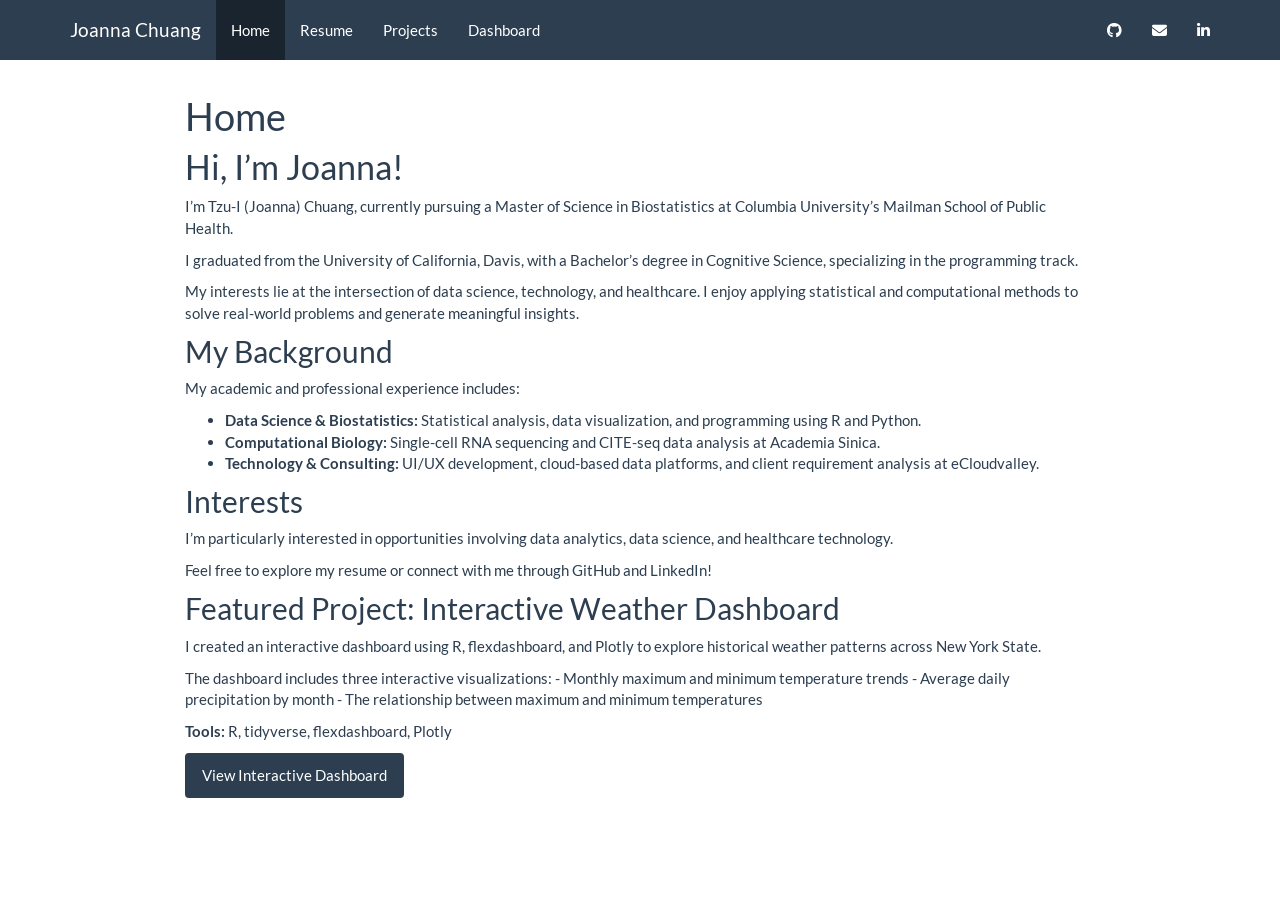
==== commit 4c89db66: "Add dashboard for NOAA weather" ====
--- a/index.html
+++ b/index.html
@@ -251,7 +251,10 @@
   <a href="resume.html">Resume</a>
 </li>
 <li>
-  <a href="index.html#projects">Projects</a>
+  <a href="projects.html">Projects</a>
+</li>
+<li>
+  <a href="dashboard.html">Dashboard</a>
 </li>
       </ul>
       <ul class="nav navbar-nav navbar-right">
@@ -318,6 +321,19 @@
 <p>Feel free to explore my resume or connect with me through GitHub and
 LinkedIn!</p>
 </div>
+<div id="featured-project-interactive-weather-dashboard"
+class="section level2">
+<h2>Featured Project: Interactive Weather Dashboard</h2>
+<p>I created an interactive dashboard using R, flexdashboard, and Plotly
+to explore historical weather patterns across New York State.</p>
+<p>The dashboard includes three interactive visualizations: - Monthly
+maximum and minimum temperature trends - Average daily precipitation by
+month - The relationship between maximum and minimum temperatures</p>
+<p><strong>Tools:</strong> R, tidyverse, flexdashboard, Plotly</p>
+<p><a href="dashboard.html"
+   class="btn btn-primary"
+   role="button"> View Interactive Dashboard </a></p>
+</div>
 </div>
 
 
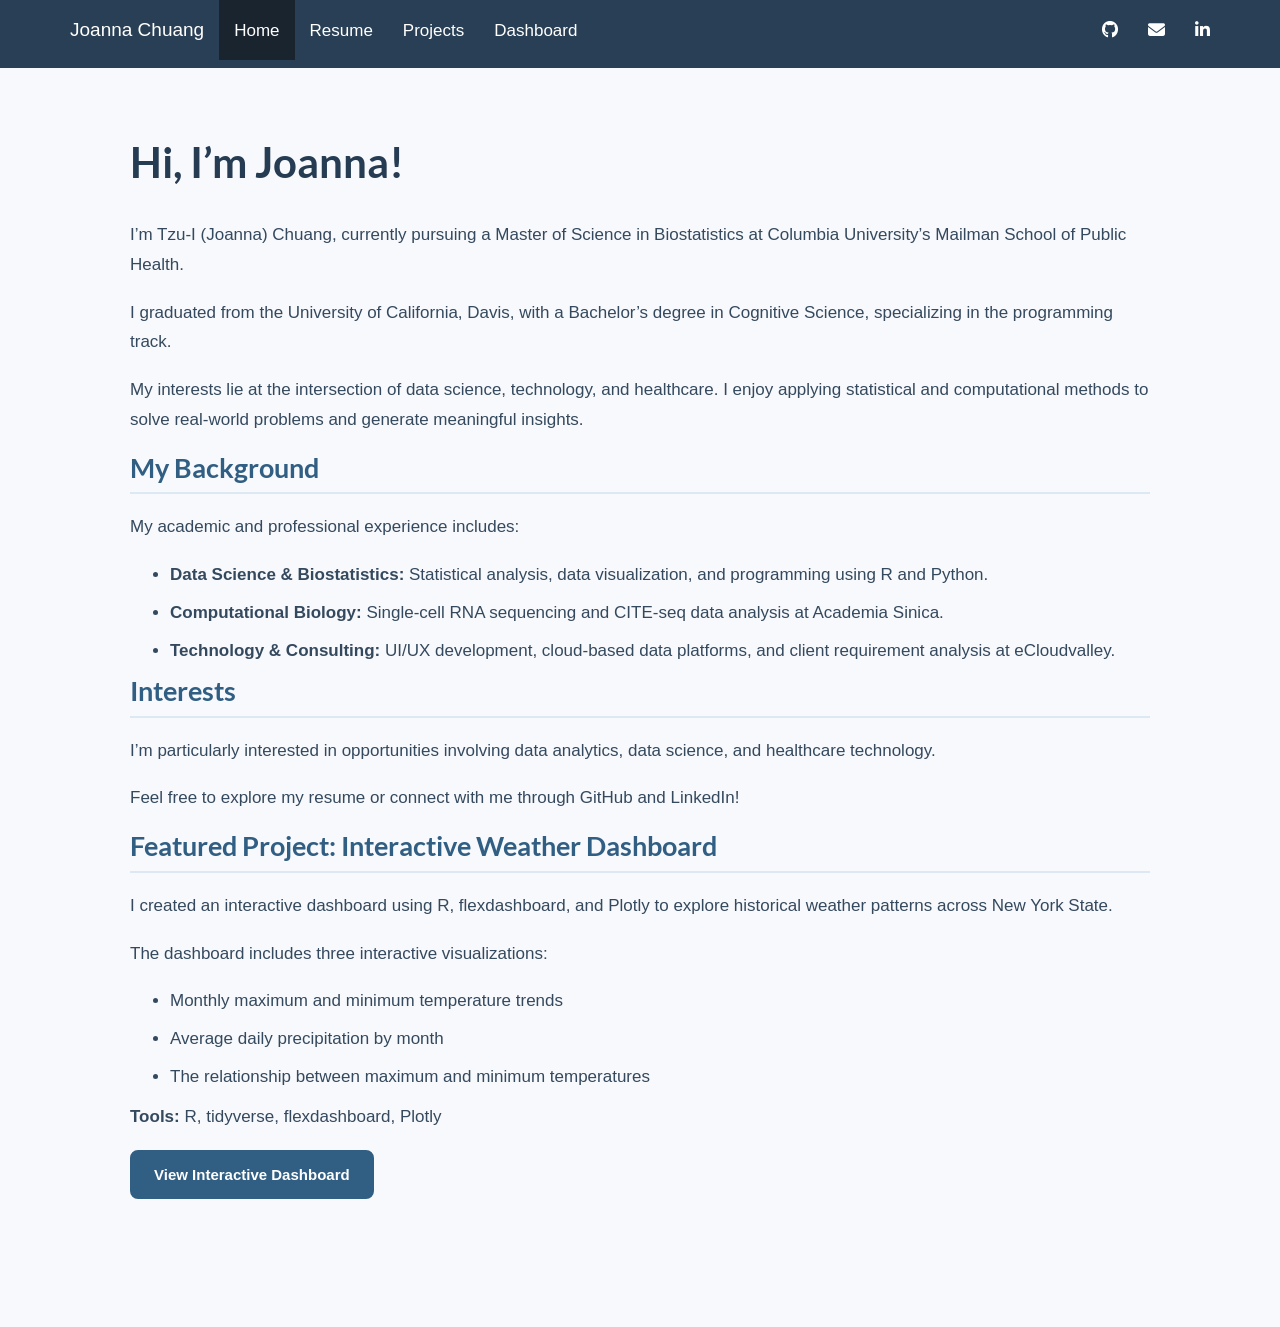
==== commit 5aac4ed9: "Refine website styling and dashboard" ====
--- a/index.html
+++ b/index.html
@@ -11,7 +11,7 @@
 
 
 
-<title>Home</title>
+<title>Hi, I’m Joanna!</title>
 
 <script src="site_libs/header-attrs-2.32/header-attrs.js"></script>
 <script src="site_libs/jquery-3.6.0/jquery-3.6.0.min.js"></script>
@@ -60,6 +60,7 @@
 
 
 
+<link rel="stylesheet" href="styles.css" type="text/css" />
 
 
 
@@ -285,13 +286,11 @@
 
 
 
-<h1 class="title toc-ignore">Home</h1>
-
-</div>
-
-
-<div id="hi-im-joanna" class="section level1">
-<h1>Hi, I’m Joanna!</h1>
+<h1 class="title toc-ignore">Hi, I’m Joanna!</h1>
+
+</div>
+
+
 <p>I’m Tzu-I (Joanna) Chuang, currently pursuing a Master of Science in
 Biostatistics at Columbia University’s Mailman School of Public
 Health.</p>
@@ -326,14 +325,21 @@
 <h2>Featured Project: Interactive Weather Dashboard</h2>
 <p>I created an interactive dashboard using R, flexdashboard, and Plotly
 to explore historical weather patterns across New York State.</p>
-<p>The dashboard includes three interactive visualizations: - Monthly
-maximum and minimum temperature trends - Average daily precipitation by
-month - The relationship between maximum and minimum temperatures</p>
+<p>The dashboard includes three interactive visualizations:</p>
+<ul>
+<li>
+Monthly maximum and minimum temperature trends
+</li>
+<li>
+Average daily precipitation by month
+</li>
+<li>
+The relationship between maximum and minimum temperatures
+</li>
+</ul>
 <p><strong>Tools:</strong> R, tidyverse, flexdashboard, Plotly</p>
-<p><a href="dashboard.html"
-   class="btn btn-primary"
-   role="button"> View Interactive Dashboard </a></p>
-</div>
+<p><a href="dashboard.html" class="btn btn-primary" role="button"> View
+Interactive Dashboard </a></p>
 </div>
 
 
--- a/styles.css
+++ b/styles.css
@@ -0,0 +1,103 @@
+
+body {
+  background-color: #F7F9FC;
+  color: #35495E;
+  font-family: "Helvetica Neue", Arial, sans-serif;
+  font-size: 17px;
+  line-height: 1.75;
+}
+
+.main-container {
+  max-width: 1050px !important;
+  padding-top: 35px;
+  padding-bottom: 70px;
+}
+
+h1.title {
+  color: #253C53;
+  font-size: 42px;
+  font-weight: 700;
+  margin-bottom: 35px;
+}
+
+h1:not(.title) {
+  color: #253C53;
+  font-size: 34px;
+  font-weight: 700;
+  margin-top: 35px;
+}
+
+h2 {
+  color: #315E83;
+  font-size: 27px;
+  font-weight: 650;
+  margin-top: 42px;
+  margin-bottom: 18px;
+  padding-bottom: 10px;
+  border-bottom: 2px solid #DCE8F2;
+}
+
+h3 {
+  color: #416F95;
+  font-size: 22px;
+  font-weight: 600;
+  margin-top: 26px;
+}
+
+p {
+  margin-bottom: 18px;
+}
+
+li {
+  margin-bottom: 8px;
+}
+
+.navbar-default {
+  background-color: #293F55;
+  border: none;
+}
+
+.navbar-default .navbar-brand,
+.navbar-default .navbar-nav > li > a {
+  color: #FFFFFF;
+}
+
+.navbar-default .navbar-nav > li > a:hover {
+  background-color: #3C5872;
+  color: #FFFFFF;
+}
+
+a {
+  color: #357BA7;
+}
+
+a:hover {
+  color: #23577B;
+}
+
+.btn-primary {
+  background-color: #315E83;
+  border-color: #315E83;
+  border-radius: 8px;
+  padding: 12px 22px;
+  font-weight: 600;
+  transition: background-color 0.2s ease;
+}
+
+.btn-primary:hover {
+  background-color: #244A69;
+  border-color: #244A69;
+}
+
+hr {
+  border-top: 1px solid #DCE5EE;
+  margin: 35px 0;
+}
+.main-container h1,
+.main-container h2,
+.main-container h3,
+.main-container h4 {
+  text-align: left;
+  padding-left: 0;
+}
+
